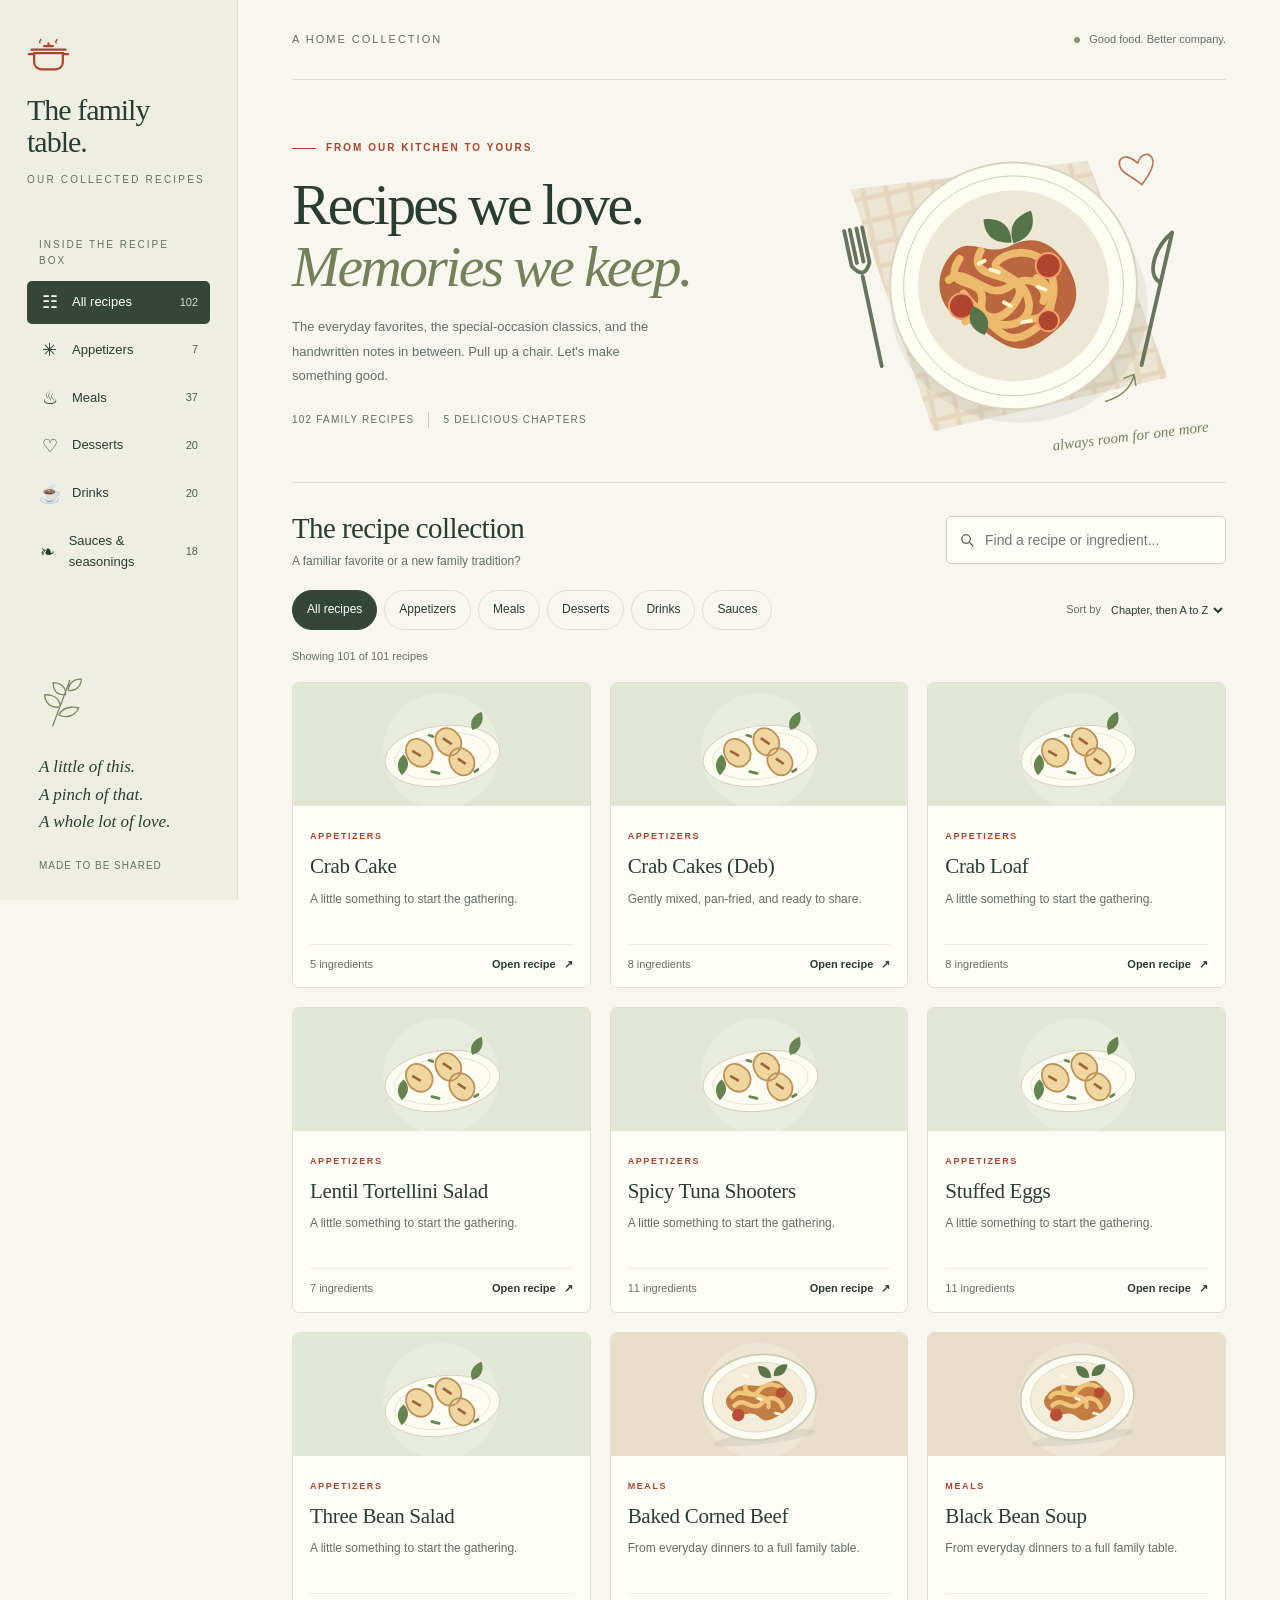
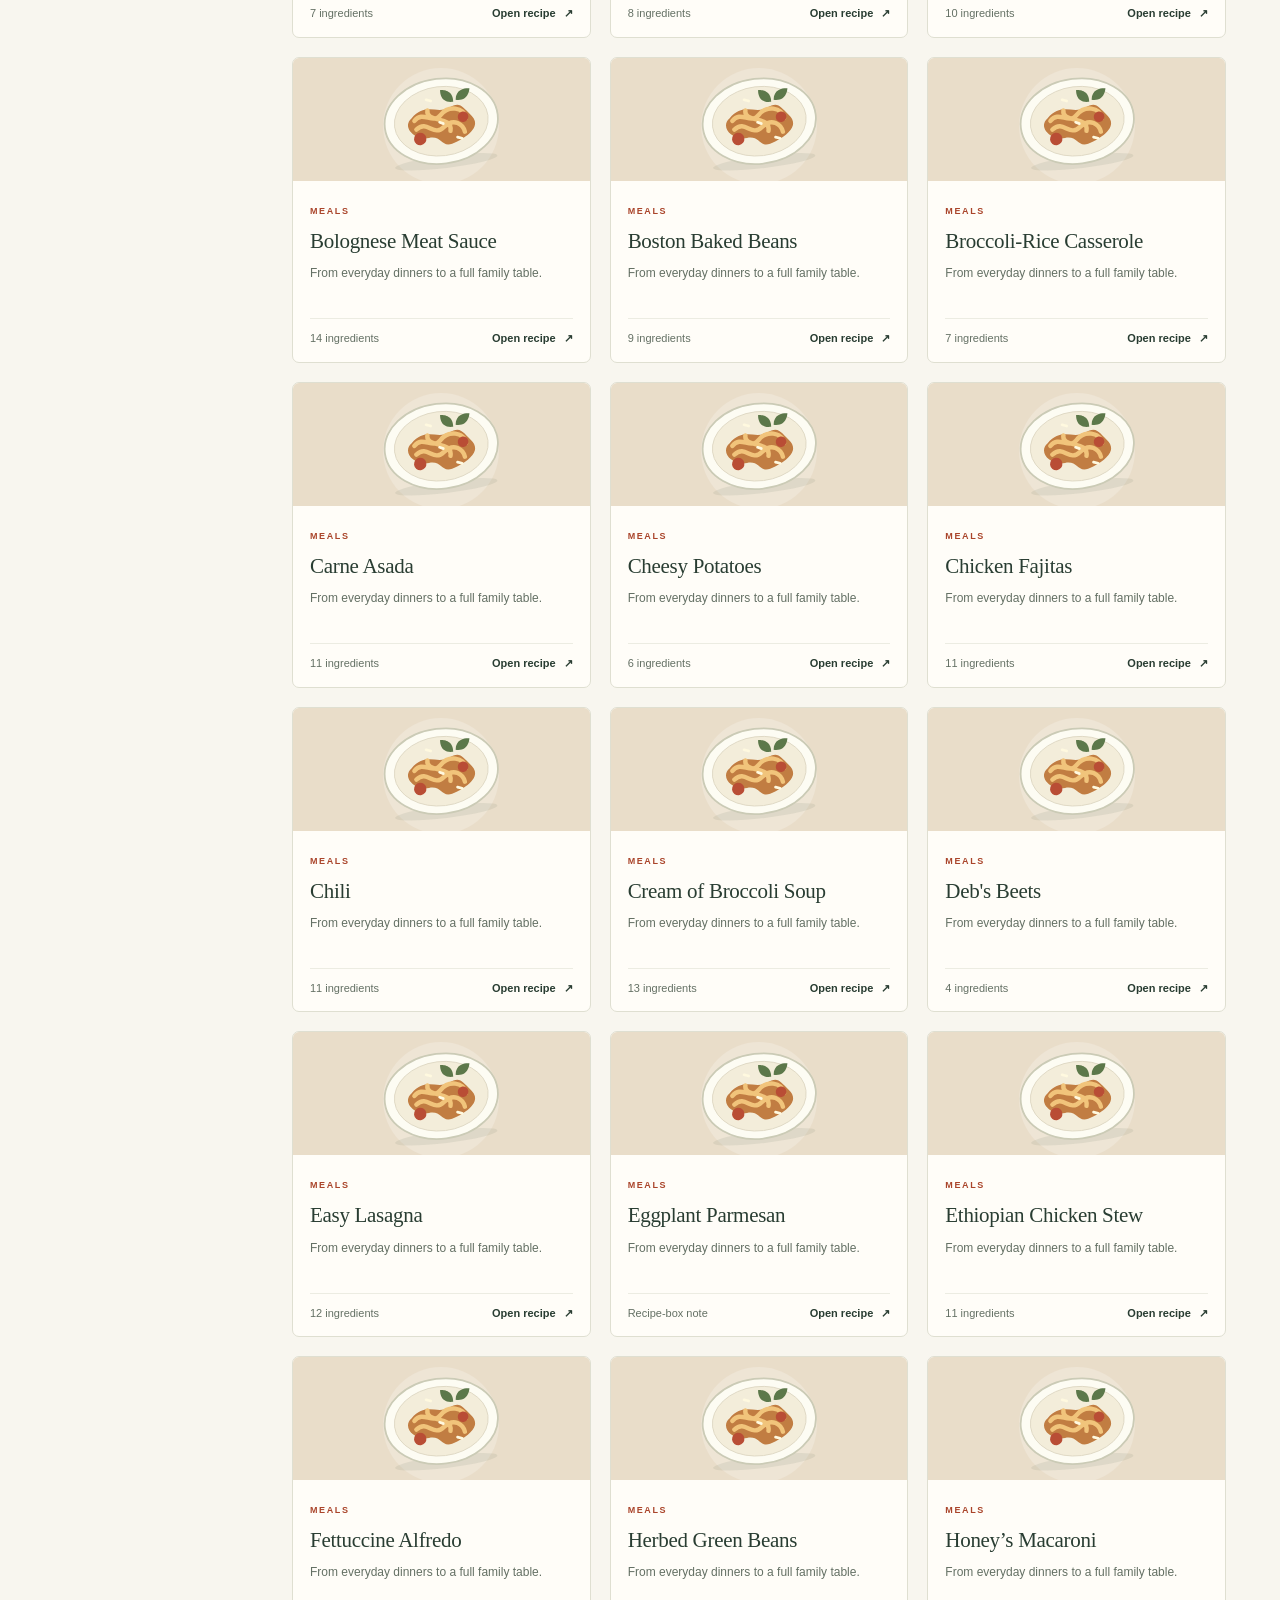
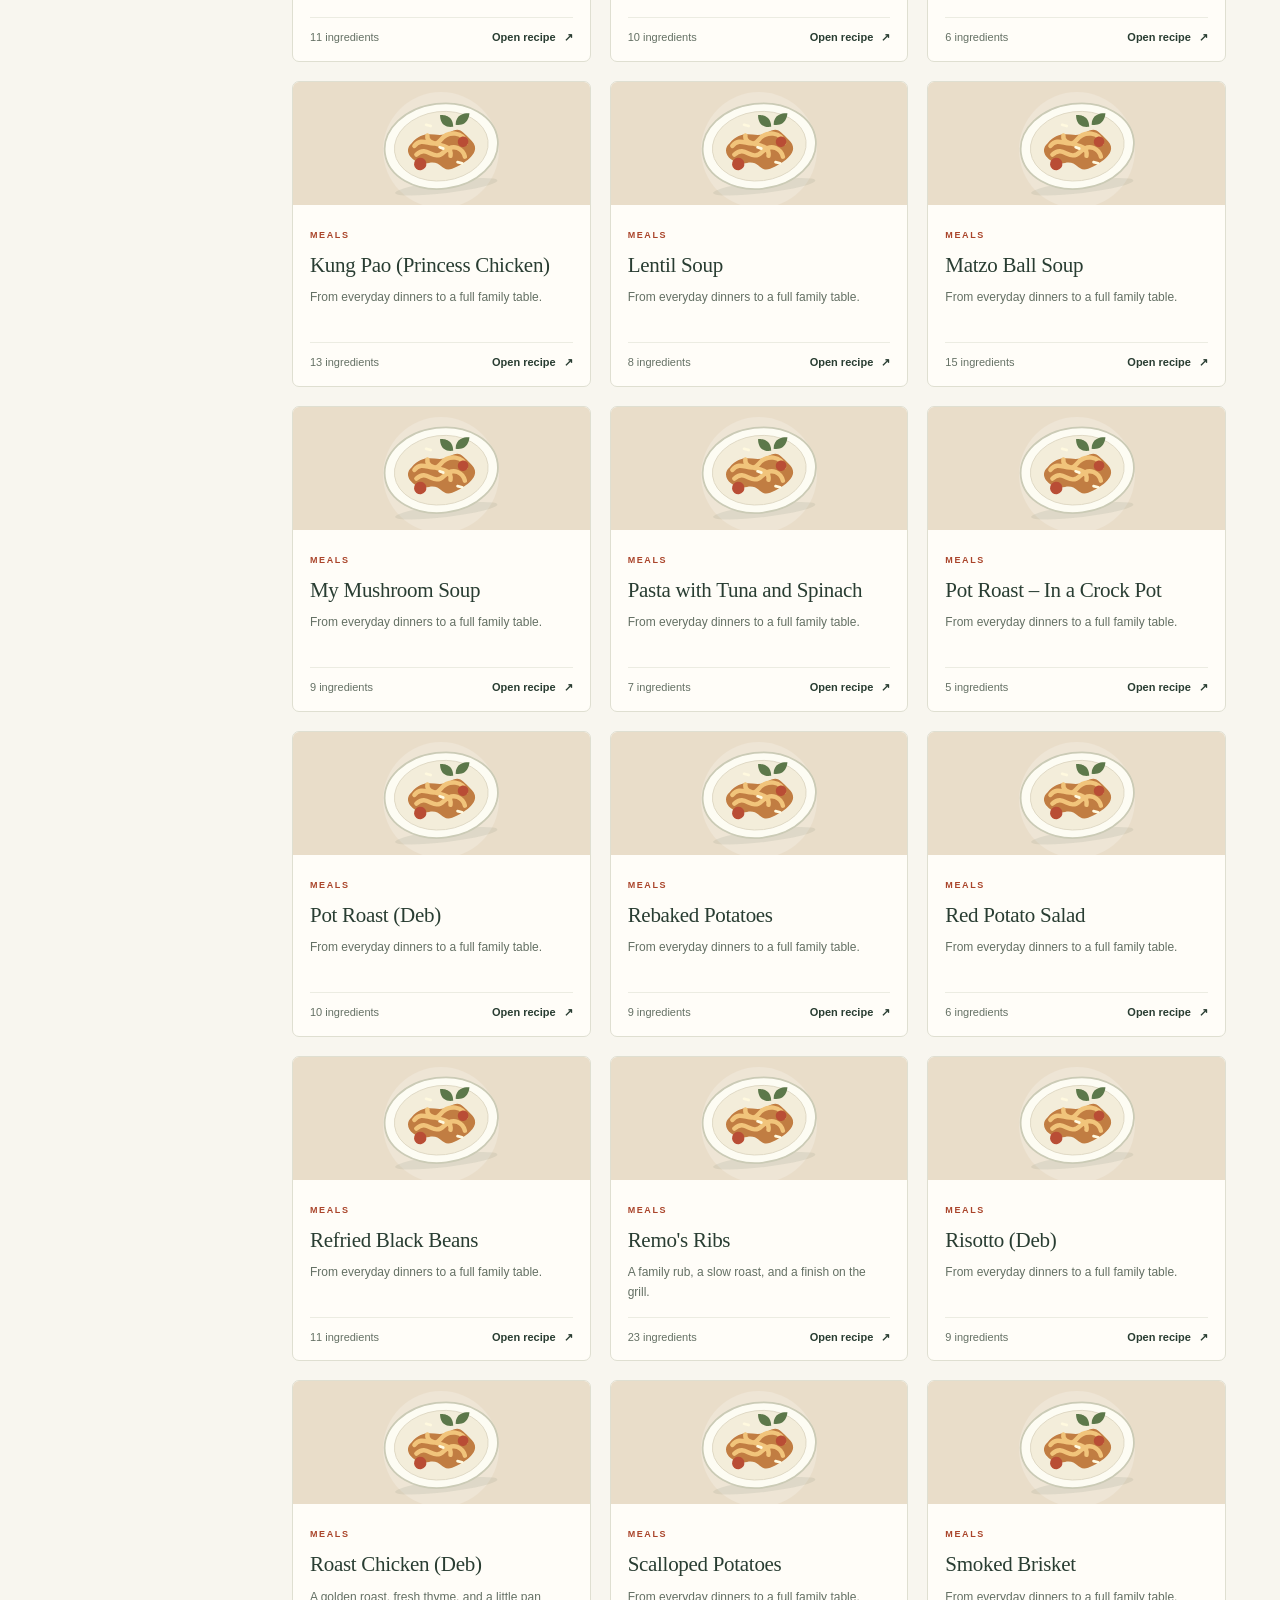
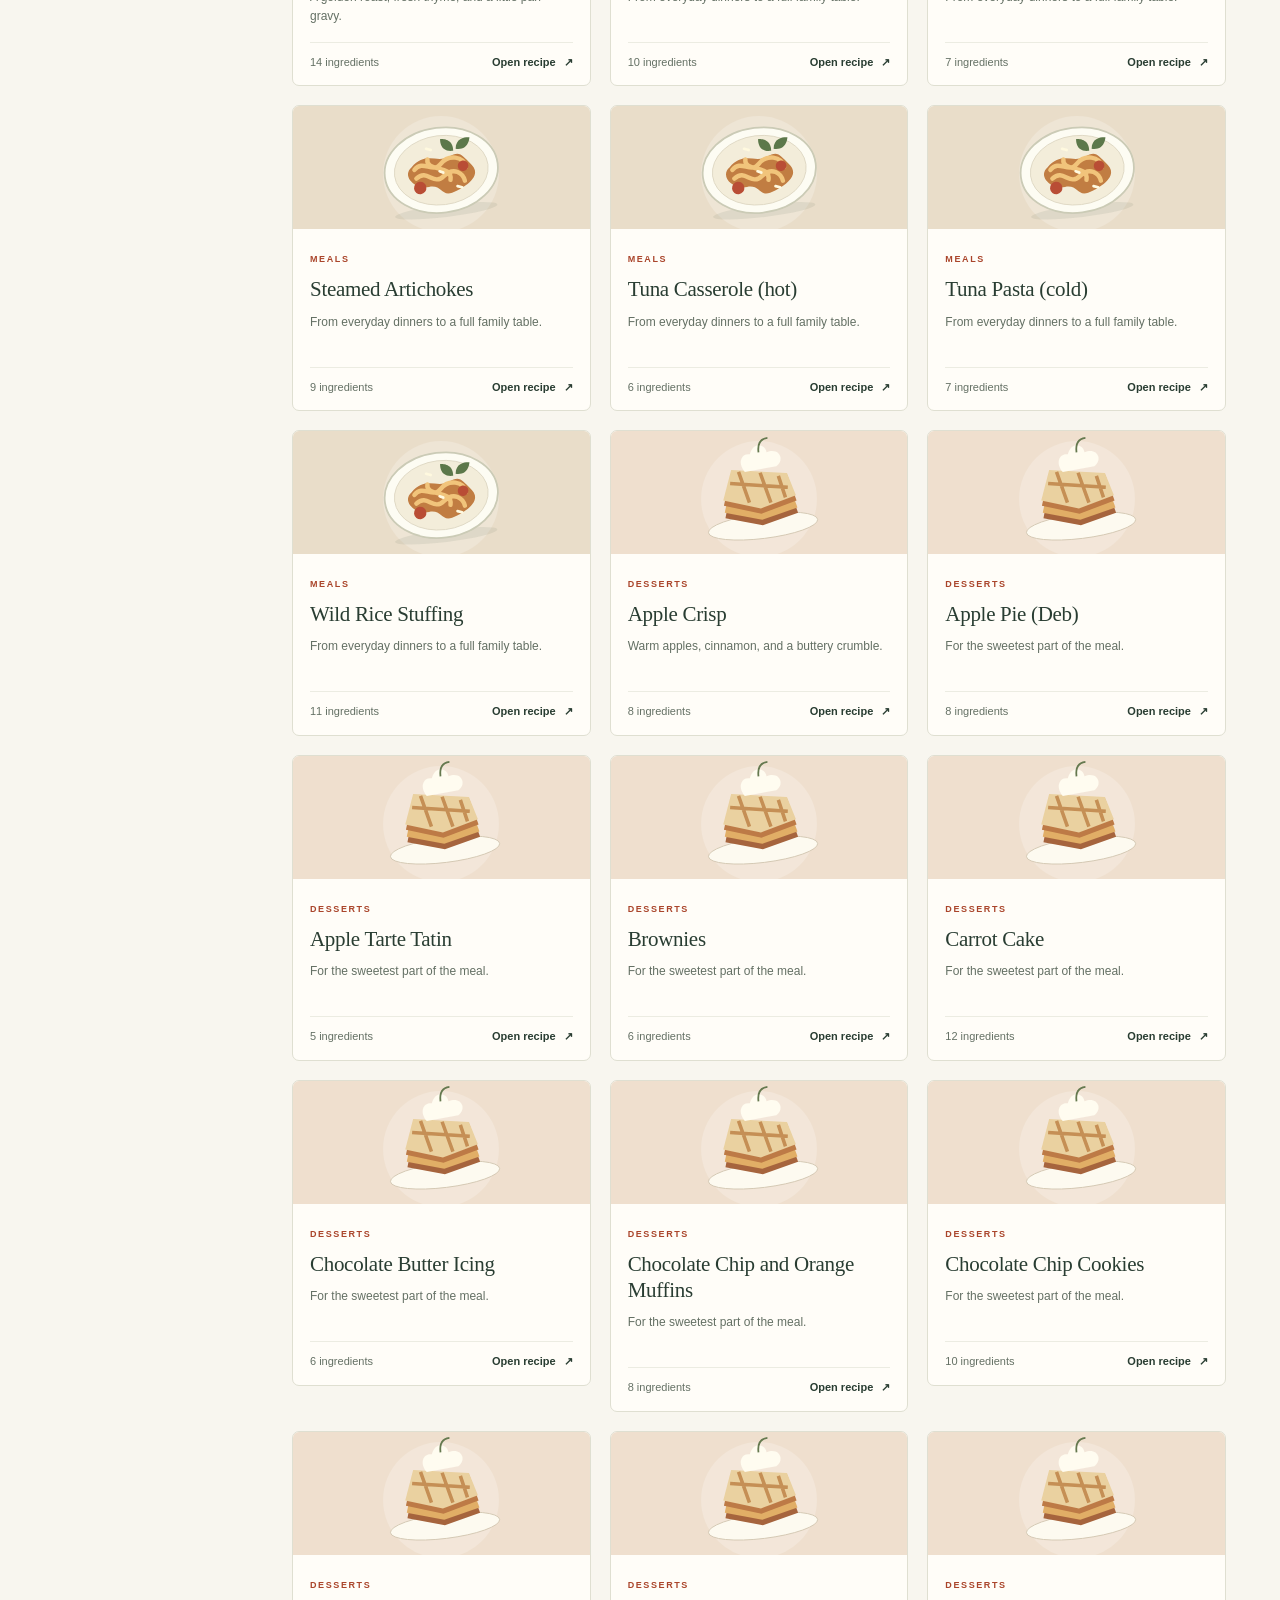
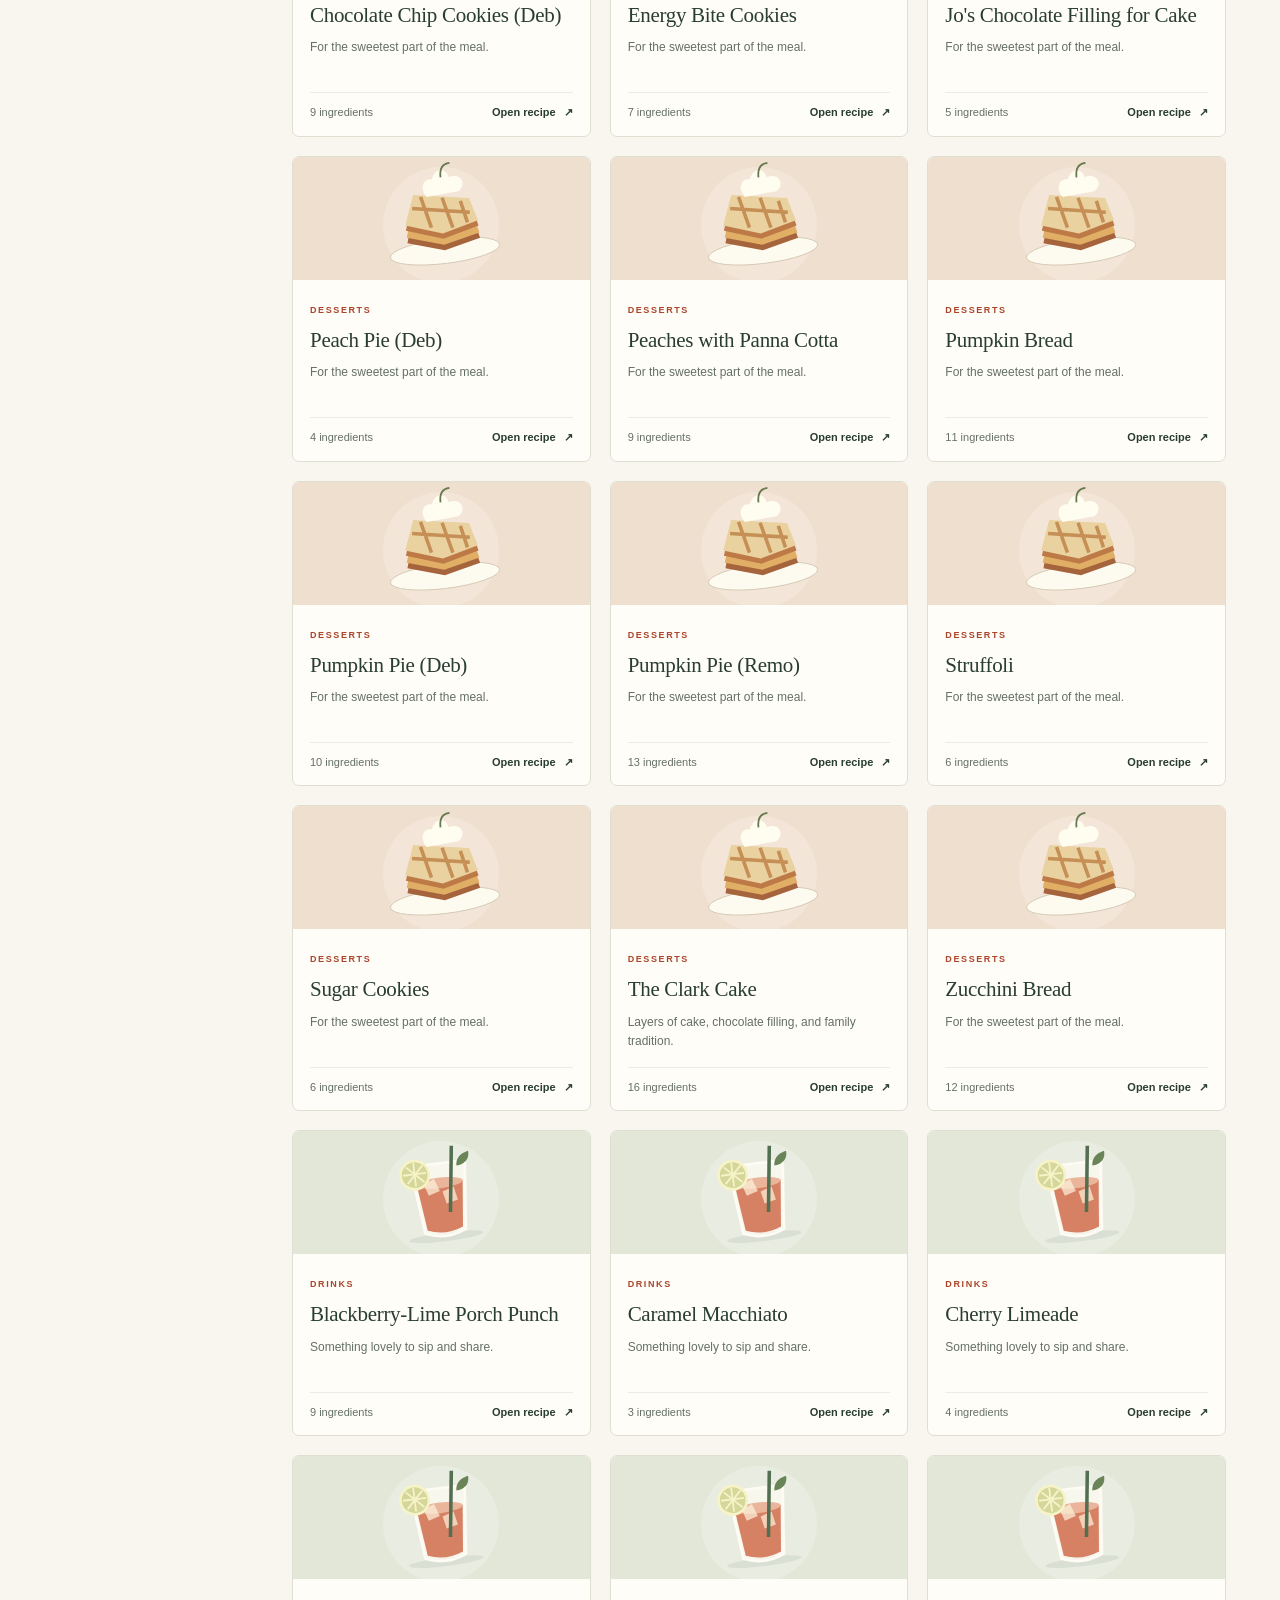
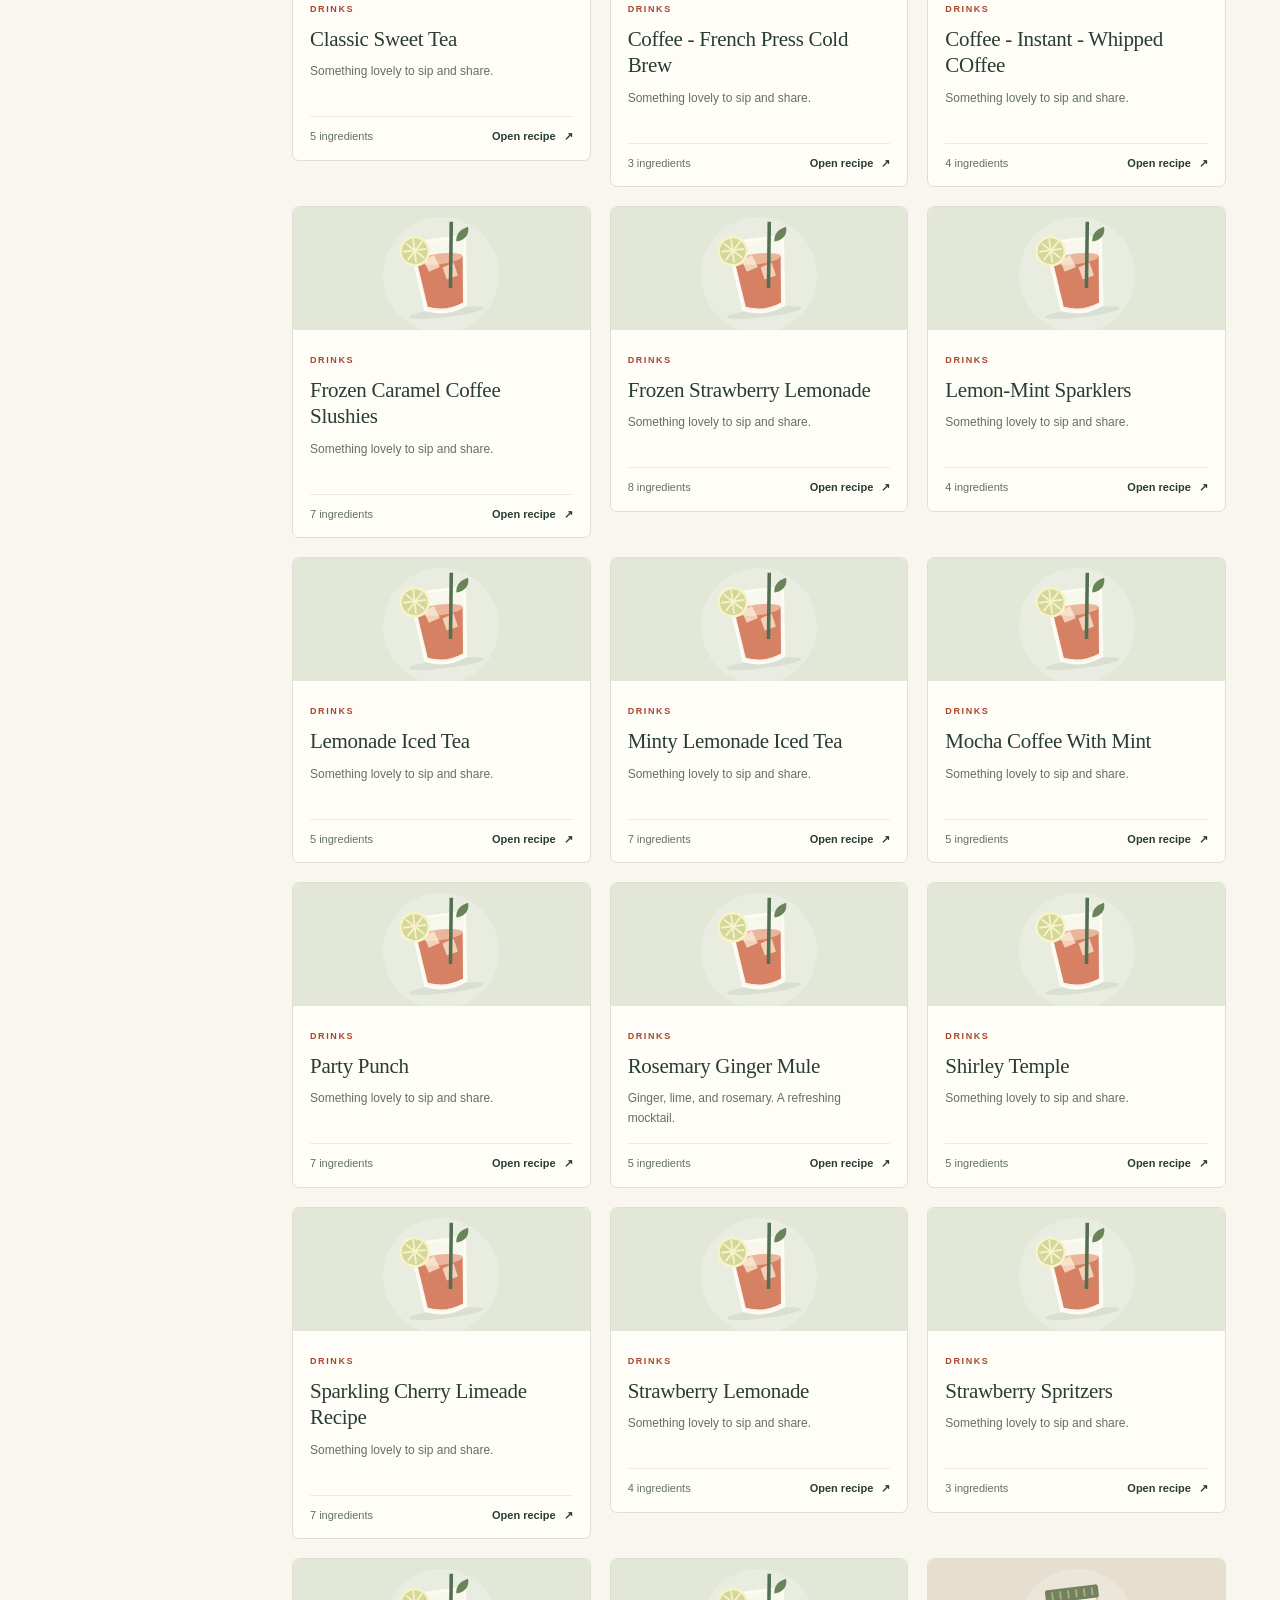
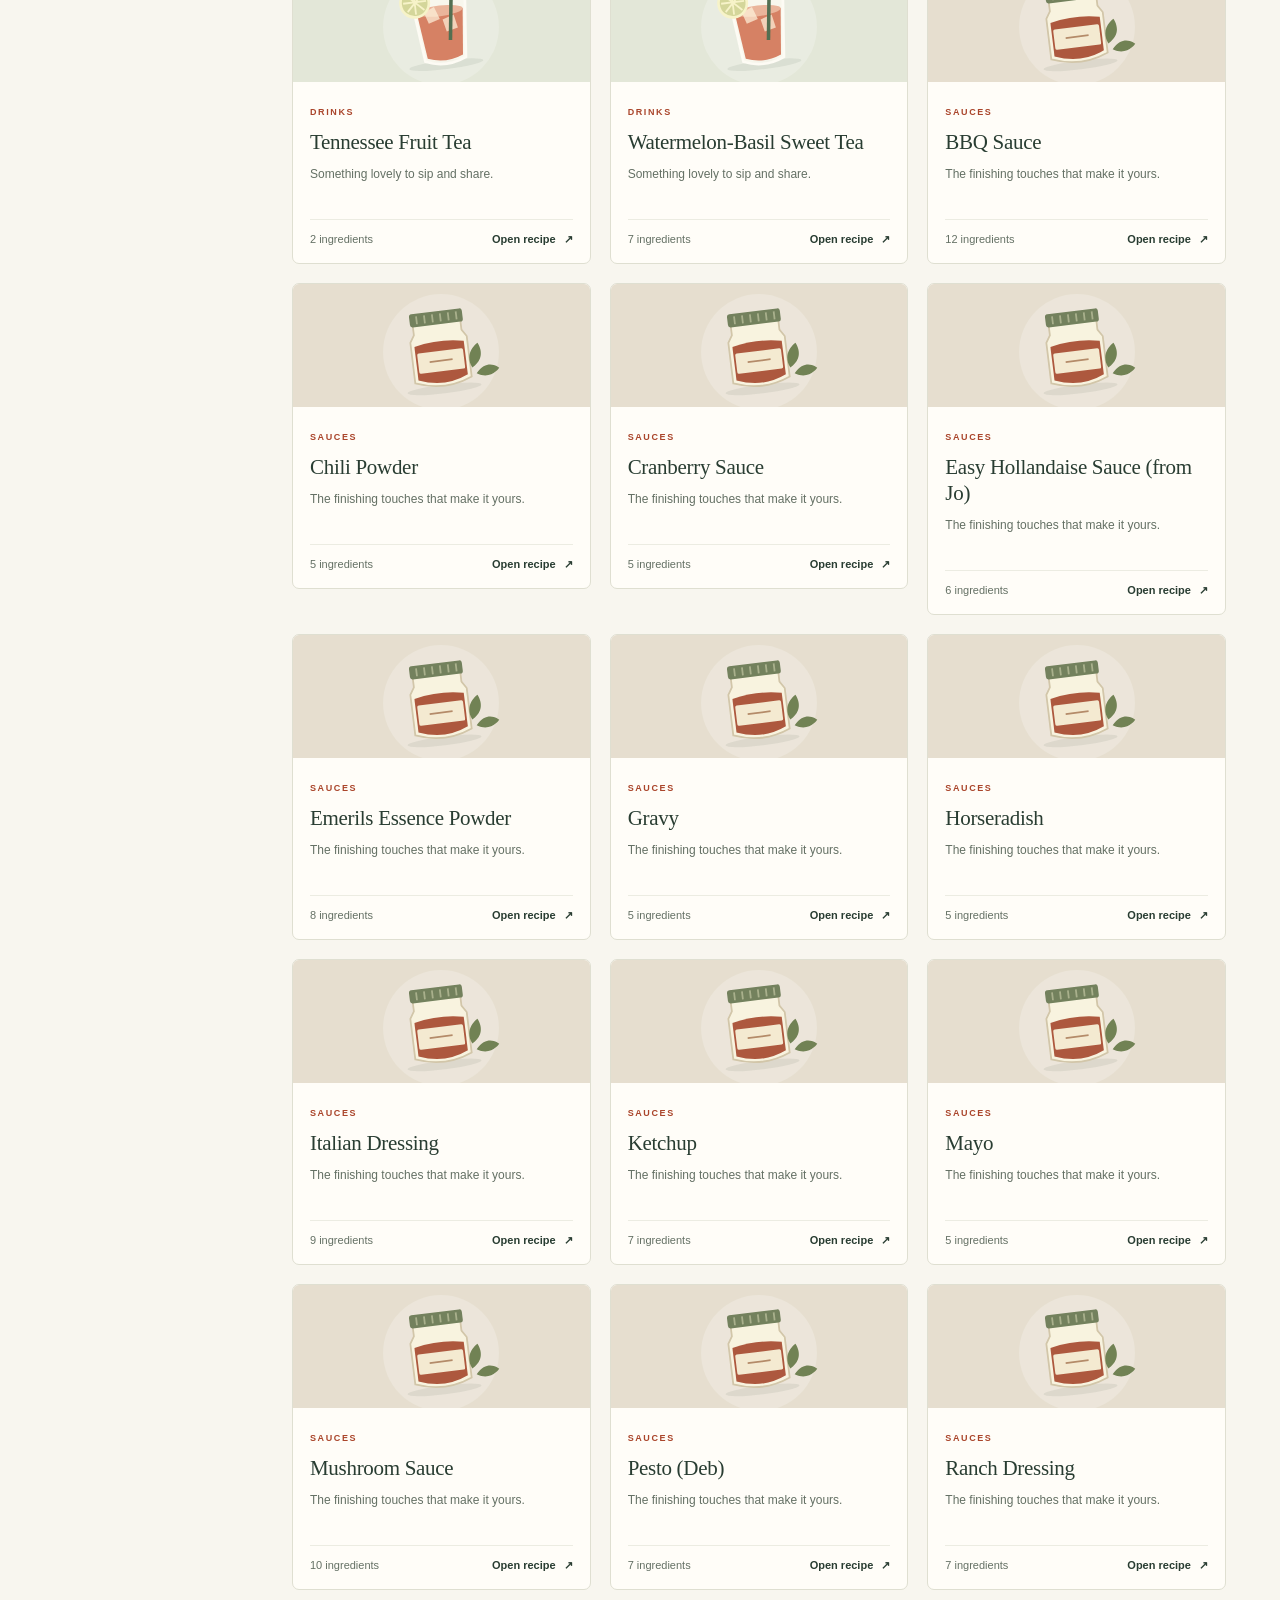
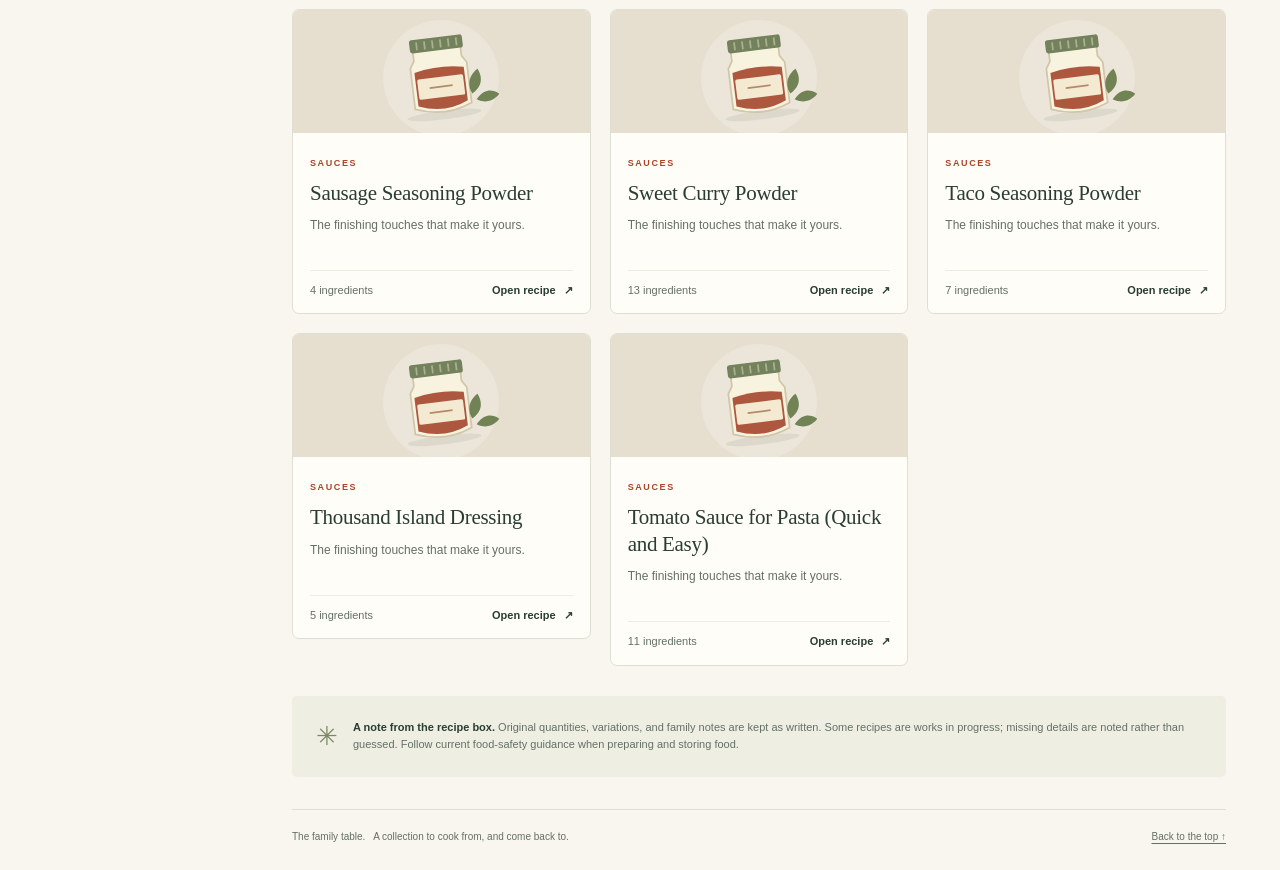
==== archive/index.html @ 3b988223 "new web site approach" ====
<!DOCTYPE html>
<!--
  Self-contained snapshot of the supplied "The Generic Recipe Book" README.md.
  Includes all 102 recipe bodies; the contents-only "Weed Butter" entry has no source recipe.
  Recipe text is embedded for offline use. Later README changes must be copied into this page.
  Default order follows the chapter navigation, with recipe names A to Z within each chapter.
  No external assets, libraries, or network requests are required.
-->
<html lang="en">

<head>
    <meta charset="utf-8">
    <meta name="viewport" content="width=device-width, initial-scale=1">
    <meta name="theme-color" content="#344638">
    <meta name="description"
        content="Our family recipe book. Find a familiar favorite, gather your ingredients, and make something worth sharing.">
    <title>The Family Table | Our Recipe Book</title>
    <style>
        :root {
            color-scheme: light;
            --paper: #f8f6ef;
            --ink: #293d32;
            --muted: #647064;
            --olive: #344638;
            --orange: #aa452b;
            --line: #dfdfd1;
            --serif: Georgia, "Times New Roman", serif;
        }

        * {
            box-sizing: border-box;
        }

        html {
            scroll-behavior: smooth;
            scroll-padding-top: 24px;
        }

        body {
            margin: 0;
            background: var(--paper);
            color: var(--ink);
            font-family: "Segoe UI", Arial, sans-serif;
            font-size: 15px;
            line-height: 1.6;
        }

        button,
        input,
        select {
            font: inherit;
        }

        button,
        summary,
        select {
            cursor: pointer;
        }

        button,
        a,
        input,
        select,
        summary {
            -webkit-tap-highlight-color: transparent;
        }

        a {
            color: inherit;
        }

        button {
            color: inherit;
        }

        button:focus-visible,
        a:focus-visible,
        input:focus-visible,
        select:focus-visible,
        summary:focus-visible {
            outline: 3px solid var(--orange);
            outline-offset: 5px;
        }

        [hidden] {
            display: none !important;
        }

        .skip-link {
            position: fixed;
            top: -80px;
            left: 20px;
            z-index: 20;
            padding: 12px 20px;
            background: white;
        }

        .skip-link:focus {
            top: 12px;
        }

        .sidebar {
            position: fixed;
            inset: 0 auto 0 0;
            width: 238px;
            padding: 38px 27px 24px;
            background: #eeeee3;
            border-right: 1px solid var(--line);
            display: flex;
            flex-direction: column;
            overflow-y: auto;
        }

        .brand {
            display: block;
            text-decoration: none;
        }

        .brand-mark {
            width: 43px;
            height: 34px;
            color: var(--orange);
            margin-bottom: 15px;
        }

        .brand-name {
            font: 30px/1.05 var(--serif);
            letter-spacing: -1px;
        }

        .brand-caption {
            display: block;
            margin-top: 15px;
            font-size: 10px;
            text-transform: uppercase;
            letter-spacing: 2.2px;
            color: var(--muted);
        }

        .nav-label {
            margin: 49px 12px 12px;
            font-size: 10px;
            letter-spacing: 2px;
            text-transform: uppercase;
            color: var(--muted);
        }

        .nav-list {
            list-style: none;
            padding: 0;
            margin: 0;
        }

        .nav-list a {
            display: flex;
            gap: 12px;
            align-items: center;
            padding: 11px 12px;
            margin-bottom: 5px;
            text-decoration: none;
            border-radius: 5px;
            font-size: 13px;
        }

        .nav-list a:hover {
            background: #e3e5d7;
        }

        .nav-list a[aria-current="page"] {
            color: #fff;
            background: var(--olive);
        }

        .nav-icon {
            width: 21px;
            font-size: 18px;
            text-align: center;
            line-height: 1;
        }

        .nav-count {
            margin-left: auto;
            font-size: 11px;
            opacity: .8;
        }

        .sidebar-note {
            margin-top: auto;
            padding: 42px 12px 0;
        }

        .sidebar-note svg {
            width: 48px;
            height: 56px;
            color: #7d8864;
        }

        .sidebar-note p {
            font: italic 17px/1.6 var(--serif);
        }

        .sidebar-note small {
            font-size: 10px;
            color: var(--muted);
            letter-spacing: 1px;
            text-transform: uppercase;
        }

        main {
            max-width: 1610px;
            margin-left: 238px;
            padding: 0 54px 25px;
        }

        .topbar {
            height: 80px;
            display: flex;
            align-items: center;
            justify-content: space-between;
            gap: 18px;
            border-bottom: 1px solid var(--line);
            font-size: 11px;
            color: var(--muted);
        }

        .topbar-label {
            text-transform: uppercase;
            letter-spacing: 2px;
        }

        .topbar-note {
            display: flex;
            gap: 9px;
            align-items: center;
        }

        .little-dot {
            display: inline-block;
            width: 6px;
            height: 6px;
            border-radius: 50%;
            background: #84936a;
        }

        .hero {
            display: grid;
            grid-template-columns: 1.15fr 1fr;
            align-items: center;
            gap: 24px;
            min-height: 365px;
            padding: 40px 0 34px;
        }

        .eyebrow {
            color: var(--orange);
            text-transform: uppercase;
            letter-spacing: 2px;
            font-size: 10px;
            font-weight: 700;
            display: flex;
            align-items: center;
            gap: 10px;
        }

        .eyebrow::before {
            content: "";
            height: 1px;
            width: 24px;
            background: currentColor;
        }

        h1 {
            font: normal clamp(42px, 4.5vw, 69px)/1.07 var(--serif);
            letter-spacing: -2.6px;
            margin: 18px 0;
        }

        h1 em {
            font-weight: normal;
            color: #75815b;
        }

        .hero-copy>p {
            max-width: 390px;
            color: var(--muted);
            font-size: 13px;
            line-height: 1.85;
        }

        .hero-footnote {
            margin-top: 24px;
            display: flex;
            gap: 14px;
            align-items: center;
            font-size: 10px;
            letter-spacing: 1.2px;
            text-transform: uppercase;
            color: var(--muted);
        }

        .hero-footnote span+span {
            padding-left: 14px;
            border-left: 1px solid #c9cdbd;
        }

        .hero-art {
            position: relative;
            max-width: 405px;
            width: 100%;
            justify-self: center;
        }

        .hero-art>svg {
            display: block;
            width: 100%;
            height: auto;
        }

        .art-caption {
            position: absolute;
            bottom: 1%;
            right: 2%;
            font: italic 15px var(--serif);
            transform: rotate(-7deg);
            color: #76815e;
        }

        .collection {
            border-top: 1px solid var(--line);
            padding-top: 27px;
        }

        .collection-heading {
            display: flex;
            align-items: center;
            justify-content: space-between;
            gap: 20px;
            margin-bottom: 19px;
        }

        h2 {
            font: normal 29px/1.3 var(--serif);
            letter-spacing: -.6px;
            margin: 0;
        }

        .collection-heading p {
            color: var(--muted);
            margin: 4px 0 0;
            font-size: 12px;
        }

        .search {
            display: flex;
            align-items: center;
            gap: 9px;
            border: 1px solid #cdd1c2;
            background: #fffdf7;
            border-radius: 5px;
            padding: 0 12px;
            min-width: 280px;
        }

        .search svg {
            width: 17px;
            height: 17px;
            flex-shrink: 0;
        }

        .search input {
            border: 0;
            outline: 0;
            background: transparent;
            padding: 12px 0;
            width: 100%;
            min-width: 0;
            font-size: 14px;
            color: var(--ink);
        }

        .search:focus-within {
            outline: 2px solid var(--orange);
            outline-offset: 2px;
        }

        .filters {
            display: flex;
            align-items: center;
            justify-content: space-between;
            gap: 12px;
            margin-bottom: 18px;
        }

        .category-tabs {
            display: flex;
            flex-wrap: wrap;
            gap: 7px;
        }

        .category-tab {
            border: 1px solid var(--line);
            background: transparent;
            border-radius: 30px;
            padding: 7px 14px;
            min-height: 40px;
            font-size: 12px;
        }

        .category-tab:hover {
            background: #e8ebdf;
        }

        .category-tab[aria-pressed="true"] {
            background: var(--olive);
            color: #fff;
            border-color: var(--olive);
        }

        .sort-label {
            display: flex;
            white-space: nowrap;
            gap: 6px;
            color: var(--muted);
            align-items: center;
            font-size: 11px;
        }

        select {
            background: transparent;
            color: var(--ink);
            border: 0;
            padding: 8px 0;
            max-width: 145px;
        }

        .results-line {
            display: flex;
            justify-content: space-between;
            align-items: center;
            gap: 15px;
            margin: 17px 0;
            font-size: 11px;
            color: var(--muted);
        }

        .results-line p {
            margin: 0;
        }

        .text-button {
            padding: 2px 0;
            border: 0;
            background: transparent;
            text-decoration: underline;
            text-underline-offset: 3px;
            font-size: 11px;
        }

        .recipe-grid {
            display: grid;
            grid-template-columns: repeat(3, minmax(0, 1fr));
            gap: 19px;
            align-items: start;
        }

        .recipe-card {
            min-width: 0;
            background: #fffdf8;
            border: 1px solid var(--line);
            border-radius: 7px;
            overflow: clip;
        }

        .recipe-card[open] {
            grid-column: 1 / -1;
            border-color: #9da98b;
            box-shadow: 0 5px 25px #3446380b;
            scroll-margin-top: 24px;
        }

        .recipe-card summary {
            list-style: none;
            position: relative;
        }

        .recipe-card summary::-webkit-details-marker {
            display: none;
        }

        .recipe-card summary:hover .recipe-title {
            color: var(--orange);
        }

        .recipe-card summary:focus-visible {
            outline-offset: -5px;
        }

        .card-art {
            height: 123px;
            position: relative;
            overflow: hidden;
            background: var(--art-bg);
            display: flex;
            align-items: center;
            justify-content: center;
        }

        [data-art="appetizers"] {
            --art-bg: #e1e6d5;
        }

        [data-art="meals"] {
            --art-bg: #e9ddc9;
        }

        [data-art="desserts"] {
            --art-bg: #efdfce;
        }

        [data-art="drinks"] {
            --art-bg: #e3e7d8;
        }

        [data-art="sauces"] {
            --art-bg: #e6decf;
        }

        .card-art::before {
            content: "";
            position: absolute;
            width: 116px;
            height: 116px;
            border-radius: 50%;
            background: #ffffff37;
            left: calc(50% - 58px);
            top: 10px;
        }

        .card-art svg {
            width: 142px;
            height: 114px;
            position: relative;
            transform: rotate(-7deg);
            transition: transform .25s;
        }

        summary:hover .card-art svg {
            transform: rotate(-2deg) scale(1.05);
        }

        .card-info {
            padding: 16px 17px 14px;
        }

        .card-category {
            font-size: 9px;
            font-weight: 700;
            text-transform: uppercase;
            letter-spacing: 1.6px;
            color: var(--orange);
        }

        .recipe-title {
            font: normal 21px/1.25 var(--serif);
            letter-spacing: -.3px;
            margin: 7px 0 10px;
            transition: color .15s;
        }

        .card-description {
            color: var(--muted);
            font-size: 12px;
            margin: 0;
            min-height: 40px;
            line-height: 1.65;
        }

        .card-bottom {
            display: flex;
            justify-content: space-between;
            align-items: center;
            gap: 8px;
            border-top: 1px solid #ecece2;
            padding-top: 11px;
            margin-top: 14px;
            font-size: 11px;
            color: var(--muted);
        }

        .recipe-link {
            color: var(--ink);
            font-weight: 600;
            white-space: nowrap;
        }

        .recipe-link::after {
            content: " \2197";
            margin-left: 5px;
        }

        .recipe-card[open] .recipe-link::after {
            content: " \2212";
        }

        .recipe-card[open] .card-art {
            display: none;
        }

        .recipe-card[open] .card-info {
            padding: 25px 30px 16px;
        }

        .recipe-card[open] .recipe-title {
            font-size: 33px;
        }

        .recipe-card[open] .card-description {
            min-height: 0;
        }

        .recipe-card[open] .card-bottom {
            margin-top: 14px;
        }

        .recipe-content {
            border-top: 1px solid var(--line);
            padding: 5px 30px 28px;
            font-size: 16px;
            line-height: 1.85;
        }

        .recipe-columns {
            display: grid;
            grid-template-columns: minmax(200px, .8fr) minmax(0, 1.5fr);
            gap: 36px;
        }

        .recipe-ingredients {
            border-right: 1px solid var(--line);
            padding-right: 25px;
        }

        .recipe-content h3 {
            font: normal 23px/1.3 var(--serif);
            margin: 24px 0 14px;
        }

        .recipe-content h4 {
            font-size: 14px;
            margin: 23px 0 10px;
        }

        .recipe-content ul,
        .recipe-content ol {
            padding-left: 22px;
        }

        .recipe-content li {
            margin-bottom: 9px;
            padding-left: 3px;
        }

        .recipe-content ol>li::marker {
            color: var(--orange);
            font-weight: 600;
        }

        .recipe-content p {
            margin: 13px 0;
        }

        .recipe-content blockquote {
            margin: 16px 0;
            border-left: 3px solid #aeb995;
            padding: 10px 16px;
            background: #f1f3e8;
            font-size: 13px;
            color: #506044;
        }

        .ingredient-list {
            list-style: none;
            padding-left: 0 !important;
        }

        .ingredient-list li {
            padding-left: 0;
        }

        .ingredient-list label {
            display: flex;
            align-items: baseline;
            gap: 10px;
            cursor: pointer;
        }

        .ingredient-list input {
            accent-color: var(--olive);
            width: 16px;
            height: 16px;
            flex-shrink: 0;
            position: relative;
            top: 2px;
            cursor: pointer;
        }

        .ingredient-list input:checked+span {
            color: var(--muted);
            text-decoration: line-through;
        }

        .recipe-tools {
            display: flex;
            align-items: center;
            flex-wrap: wrap;
            gap: 16px;
            padding: 16px 0 8px;
        }

        .print-button {
            border: 1px solid #cbd0bd;
            background: #eff1e6;
            border-radius: 4px;
            padding: 8px 15px;
            min-height: 44px;
            font-size: 12px;
        }

        .recipe-tools .text-button {
            font-size: 12px;
        }

        .empty-state {
            text-align: center;
            border: 1px dashed #c5cbb7;
            border-radius: 6px;
            padding: 45px 20px;
        }

        .empty-state h3 {
            font: normal 27px var(--serif);
            margin: 0 0 10px;
        }

        .empty-state p {
            color: var(--muted);
            font-size: 13px;
        }

        .kitchen-note {
            display: flex;
            align-items: center;
            gap: 15px;
            padding: 20px 24px;
            margin: 30px 0 0;
            background: #eeeee3;
            border-radius: 5px;
        }

        .kitchen-note>span {
            font-size: 26px;
            color: #7d8864;
        }

        .kitchen-note p {
            font-size: 11px;
            color: var(--muted);
            margin: 0;
        }

        .kitchen-note strong {
            color: var(--ink);
        }

        footer {
            display: flex;
            justify-content: space-between;
            gap: 20px;
            border-top: 1px solid var(--line);
            margin-top: 32px;
            padding-top: 19px;
            font-size: 10px;
            color: var(--muted);
        }

        footer a {
            text-underline-offset: 3px;
        }

        .sr-only {
            position: absolute;
            width: 1px;
            height: 1px;
            padding: 0;
            margin: -1px;
            overflow: hidden;
            clip: rect(0, 0, 0, 0);
            white-space: nowrap;
            border: 0;
        }

        .svg-library {
            position: absolute;
            width: 0;
            height: 0;
            overflow: hidden;
        }

        @media (min-width: 1650px) {
            main {
                margin-right: auto;
            }
        }

        @media (max-width: 1200px) {
            main {
                padding-left: 32px;
                padding-right: 32px;
                margin-left: 210px;
            }

            .sidebar {
                width: 210px;
                padding-left: 20px;
                padding-right: 20px;
            }

            .recipe-grid {
                grid-template-columns: repeat(2, minmax(0, 1fr));
            }

            .filters {
                align-items: flex-start;
            }

            .hero {
                min-height: 320px;
            }

            .hero-footnote {
                letter-spacing: .5px;
            }
        }

        @media (max-width: 850px) {
            .sidebar {
                position: static;
                width: auto;
                padding: 20px 24px 0;
                border-right: 0;
                border-bottom: 1px solid var(--line);
            }

            .brand {
                display: flex;
                align-items: center;
                gap: 12px;
            }

            .brand-mark {
                width: 35px;
                margin: 0;
            }

            .brand-name {
                font-size: 24px;
                letter-spacing: -.5px;
            }

            .brand-name br {
                display: none;
            }

            .brand-caption,
            .nav-label,
            .sidebar-note {
                display: none;
            }

            .nav-list {
                display: flex;
                overflow-x: auto;
                gap: 12px;
                padding-top: 18px;
            }

            .nav-list a {
                white-space: nowrap;
                padding: 8px 11px;
                margin-bottom: 12px;
            }

            .nav-icon,
            .nav-count {
                display: none;
            }

            main {
                margin-left: 0;
                padding-left: 26px;
                padding-right: 26px;
            }

            .topbar {
                height: 55px;
            }

            .hero {
                padding-top: 24px;
                min-height: 310px;
            }

            h1 {
                font-size: 49px;
            }

            .hero-art {
                max-width: 300px;
            }

            .collection-heading {
                flex-wrap: wrap;
            }

            .search {
                flex: 1;
                max-width: 360px;
                min-width: 230px;
            }
        }

        @media (max-width: 560px) {
            main {
                padding-left: 20px;
                padding-right: 20px;
            }

            .sidebar {
                padding-left: 20px;
                padding-right: 20px;
            }

            .topbar {
                font-size: 9px;
            }

            .topbar-label {
                letter-spacing: 1.4px;
            }

            .topbar-note {
                font-size: 9px;
            }

            .hero {
                grid-template-columns: 1fr;
                gap: 0;
                padding-top: 29px;
            }

            h1 {
                font-size: 51px;
            }

            .hero-copy>p {
                max-width: 320px;
            }

            .hero-art {
                width: 235px;
                margin-top: -6px;
            }

            .art-caption {
                font-size: 13px;
                right: -9px;
            }

            .hero-footnote {
                margin-top: 17px;
            }

            .collection-heading {
                gap: 17px;
            }

            .search {
                max-width: none;
                width: 100%;
                flex-basis: 100%;
            }

            .filters {
                flex-wrap: wrap;
            }

            .category-tab {
                min-height: 44px;
                font-size: 12px;
                padding: 7px 12px;
            }

            .sort-label {
                margin-left: auto;
            }

            .recipe-grid {
                grid-template-columns: 1fr;
                gap: 16px;
            }

            .card-art {
                height: 145px;
            }

            .card-art svg {
                width: 165px;
                height: 135px;
            }

            .card-info {
                padding: 20px;
            }

            .recipe-title {
                font-size: 25px;
            }

            .card-description {
                min-height: 0;
                font-size: 12px;
            }

            .recipe-columns {
                grid-template-columns: 1fr;
                gap: 0;
            }

            .recipe-ingredients {
                border-right: 0;
                padding-right: 0;
                border-bottom: 1px solid var(--line);
                padding-bottom: 10px;
            }

            .recipe-card[open] .card-info {
                padding: 23px 20px 15px;
            }

            .recipe-content {
                padding: 5px 20px 25px;
            }

            footer {
                flex-direction: column;
                gap: 8px;
            }
        }

        @media (prefers-reduced-motion: reduce) {
            html {
                scroll-behavior: auto;
            }

            *,
            *::before,
            *::after {
                transition: none !important;
            }
        }

        @media print {
            body {
                background: white;
                color: #000;
                font-size: 11pt;
            }

            .sidebar,
            .topbar,
            .hero,
            .collection-heading,
            .filters,
            .results-line,
            .kitchen-note,
            footer,
            .recipe-tools,
            .skip-link,
            .card-art,
            .card-bottom,
            .empty-state,
            noscript {
                display: none !important;
            }

            main {
                margin: 0;
                padding: 0;
                max-width: none;
            }

            .collection {
                border: 0;
                padding: 0;
            }

            .recipe-grid {
                display: block;
            }

            .recipe-card {
                border: 0;
                background: white;
                margin-bottom: 25px;
                break-before: page;
                overflow: visible;
            }

            .recipe-card:first-child {
                break-before: auto;
            }

            .recipe-card[open] {
                box-shadow: none;
            }

            .recipe-card summary {
                display: block;
            }

            .recipe-card .card-info,
            .recipe-card[open] .card-info {
                padding: 0 0 10px;
            }

            .recipe-card .recipe-title {
                font-size: 24pt;
            }

            .card-description {
                min-height: 0;
            }

            .recipe-content {
                padding: 0;
                border: 0;
                font-size: 11pt;
            }

            .recipe-columns {
                display: block;
            }

            .recipe-ingredients {
                border: 0;
                padding: 0;
            }

            .recipe-content h3,
            .recipe-content h4 {
                break-after: avoid;
            }

            .recipe-content li,
            .recipe-content blockquote {
                break-inside: avoid;
            }

            .ingredient-list input {
                display: none;
            }

            .ingredient-list input:checked+span {
                text-decoration: none;
                color: #000;
            }

            body.print-one .recipe-card:not(.print-target) {
                display: none !important;
            }

            .recipe-card.print-target {
                break-before: auto;
            }

            @page {
                margin: 18mm;
            }
        }
    </style>
</head>

<body>
    <a class="skip-link" href="#recipes">Skip to recipes</a>
    <svg class="svg-library" xmlns="http://www.w3.org/2000/svg" aria-hidden="true">
        <defs>
            <symbol id="art-meals" viewBox="0 0 160 125">
                <ellipse cx="80" cy="111" rx="58" ry="7" fill="#34463815" />
                <ellipse cx="80" cy="65" rx="64" ry="48" fill="#fdfcf3" stroke="#cbcbb6" stroke-width="2" />
                <ellipse cx="80" cy="65" rx="53" ry="39" fill="#f3edda" stroke="#ded8c4" />
                <path d="M47 58c-12 8 0 25 17 24s11 16 31 8 28-17 19-28-10-17-24-11-25-10-43 7" fill="#c17d42" />
                <path d="M50 61c11-11 20 7 30-3s27-6 28 7M51 71c14-10 18 11 31 1s22 0 23 8M66 51c-4 14 28 9 23 26"
                    fill="none" stroke="#f1c47b" stroke-width="5" stroke-linecap="round" />
                <path d="M99 43c2-15 17-11 17-11s-2 15-17 11M96 45c-16 0-13-15-13-15s15 0 13 15" fill="#5c784a" />
                <circle cx="54" cy="82" r="7" fill="#b94d35" />
                <circle cx="105" cy="63" r="6" fill="#b94d35" />
                <path d="m66 39 5 2m25 44 5 2m-23-21 4 2" stroke="#fff9df" stroke-width="3" stroke-linecap="round" />
            </symbol>
            <symbol id="art-desserts" viewBox="0 0 160 125">
                <ellipse cx="80" cy="100" rx="62" ry="14" fill="#fdfaf0" stroke="#d3c7b1" />
                <path d="m39 86 13-39 62 12 7 31-41 9z" fill="#a6643d" />
                <path d="m39 80 13-39 62 12 7 31-41 9z" fill="#e1ae66" />
                <path d="m39 72 13-37 62 11 7 30-41 10z" fill="#bd7a46" />
                <path d="m39 66 13-33 62 11 7 26-41 10z" fill="#ead1a0" />
                <path d="m49 48 64 12m-53-24 8 36m16-32 8 35m12-29 5 25" stroke="#c58f55" stroke-width="4" />
                <path d="M67 37c-8-12 0-22 8-19 6-15 19-9 19 0 15-4 20 11 9 17z" fill="#fffcf0" />
                <path d="M85 17c0-12 6-15 12-15" fill="none" stroke="#65794f" stroke-width="2" />
            </symbol>
            <symbol id="art-drinks" viewBox="0 0 160 125">
                <ellipse cx="80" cy="112" rx="42" ry="5" fill="#34463815" />
                <path d="m49 29 8 77q23 10 46 0l8-77z" fill="#fffdf3" fill-opacity=".7" stroke="#fdfbf4"
                    stroke-width="3" />
                <path d="m54 51 6 52q20 8 40 0l6-52z" fill="#d68164" />
                <ellipse cx="80" cy="51" rx="26" ry="6" fill="#eab59b" />
                <path d="m62 51 12-5 5 14-13 4zm20 10 13-4 3 15-13 3z" fill="#fff4dd" fill-opacity=".7" />
                <path d="m88 85 10-74" stroke="#536f51" stroke-width="4" />
                <circle cx="53" cy="39" r="16" fill="#d4d69a" stroke="#f7f3c9" stroke-width="3" />
                <path d="M53 25v27m-13-14h26m-22-9 19 19m0-19L44 48" stroke="#f7f3c9" stroke-width="2" />
                <path d="M101 34c0-13 15-15 15-15s2 14-15 15" fill="#698456" />
            </symbol>
            <symbol id="art-appetizers" viewBox="0 0 160 125">
                <ellipse cx="80" cy="75" rx="65" ry="34" fill="#fdfcf3" stroke="#d2cdb8" />
                <ellipse cx="80" cy="75" rx="54" ry="26" fill="none" stroke="#e6e1d0" />
                <path
                    d="M45 79c-14-19 4-36 19-21s-4 36-19 21m33-10c-12-19 8-34 21-18s-8 35-21 18m13 24c-12-18 7-34 20-18s-8 35-20 18"
                    fill="#f0d7a1" stroke="#bd9156" stroke-width="2" />
                <path d="m47 65 9 7m27-17 9 8m5 17 8 7" stroke="#9d6835" stroke-width="3" />
                <path d="M32 91c-9-16 5-23 5-23s11 12-5 23m85-41c-4-16 13-19 13-19s4 17-13 19" fill="#668452" />
                <path d="m66 91 8 3m-6-44 4 2m42 45 4-2" stroke="#668452" stroke-width="3" stroke-linecap="round" />
            </symbol>
            <symbol id="art-sauces" viewBox="0 0 160 125">
                <ellipse cx="78" cy="112" rx="42" ry="5" fill="#34463815" />
                <path d="M51 34h54v14l5 8v46q-31 13-64 0V56l5-8z" fill="#f8f3df" stroke="#d2c6a9" stroke-width="2" />
                <path d="M50 61q29-6 56 0v38q-27 12-56 0z" fill="#ad583e" />
                <rect x="48" y="24" width="60" height="15" rx="3" fill="#73815d" />
                <path d="M56 27v9m9-9v9m9-9v9m9-9v9m9-9v9m9-9v9" stroke="#a9b08c" stroke-width="2" />
                <rect x="52" y="69" width="52" height="23" rx="2" fill="#f4ead1" />
                <path d="M65 80h26" stroke="#b48b69" stroke-width="2" />
                <path d="M112 92c-8-18 9-27 9-27s10 17-9 27m4 7c14-16 26-3 26-3s-11 13-26 3" fill="#718254" />
            </symbol>
        </defs>
    </svg>
    <aside class="sidebar" aria-label="Cookbook navigation">
        <a class="brand" href="#top" aria-label="The Family Table home">
            <svg class="brand-mark" viewBox="0 0 48 36" fill="none" aria-hidden="true">
                <path d="M8 16h32v10a8 8 0 0 1-8 8H16a8 8 0 0 1-8-8zm-6 1h6m32 0h6M5 12h38M19 8h10M24 8V5"
                    stroke="currentColor" stroke-width="2.5" stroke-linecap="round" />
                <path d="M15 5c-3-3 2-3 0-5m18 5c-3-3 2-3 0-5" stroke="currentColor" stroke-width="1.5" />
            </svg>
            <div>
                <div class="brand-name">The family<br> table.</div><span class="brand-caption">Our collected
                    recipes</span>
            </div>
        </a>
        <p class="nav-label">Inside the recipe box</p>
        <nav>
            <ul class="nav-list">
                <li><a href="#recipes" data-chapter="all" aria-current="page"><span class="nav-icon"
                            aria-hidden="true">&#9783;</span><span>All recipes</span><span
                            class="nav-count">102</span></a></li>
                <li><a href="#recipes" data-chapter="Appetizers"><span class="nav-icon"
                            aria-hidden="true">&#10035;</span><span>Appetizers</span><span
                            class="nav-count">7</span></a></li>
                <li><a href="#recipes" data-chapter="Meals"><span class="nav-icon"
                            aria-hidden="true">&#9832;</span><span>Meals</span><span class="nav-count">37</span></a>
                </li>
                <li><a href="#recipes" data-chapter="Desserts"><span class="nav-icon"
                            aria-hidden="true">&#9825;</span><span>Desserts</span><span class="nav-count">20</span></a>
                </li>
                <li><a href="#recipes" data-chapter="Drinks"><span class="nav-icon"
                            aria-hidden="true">&#9749;</span><span>Drinks</span><span class="nav-count">20</span></a>
                </li>
                <li><a href="#recipes" data-chapter="Sauces"><span class="nav-icon"
                            aria-hidden="true">&#10087;</span><span>Sauces &amp; seasonings</span><span
                            class="nav-count">18</span></a></li>
            </ul>
        </nav>
        <div class="sidebar-note">
            <svg viewBox="0 0 52 64" fill="none" aria-hidden="true">
                <path
                    d="M14 61 34 8M23 39C5 41 5 25 5 25s17-2 18 14m6-14C13 26 15 11 15 11s15 0 14 14m-8 23c17 7 23-8 23-8s-16-5-23 8m11-28C47 21 47 7 47 7s-14-1-15 13"
                    stroke="currentColor" stroke-width="1.5" />
            </svg>
            <p>A little of this.<br>A pinch of that.<br>A whole lot of love.</p>
            <small>Made to be shared</small>
        </div>
    </aside>
    <main id="top">
        <header class="topbar"><span class="topbar-label">A home collection</span><span class="topbar-note"><span
                    class="little-dot"></span> Good food. Better company.</span></header>
        <section class="hero" aria-labelledby="page-title">
            <div class="hero-copy">
                <div class="eyebrow">From our kitchen to yours</div>
                <h1 id="page-title">Recipes we love.<br><em>Memories we keep.</em></h1>
                <p>The everyday favorites, the special-occasion classics, and the handwritten notes in between. Pull up
                    a chair. Let's make something good.</p>
                <div class="hero-footnote"><span>102 family recipes</span><span>5 delicious chapters</span></div>
            </div>
            <div class="hero-art" aria-hidden="true">
                <svg viewBox="0 0 420 340" xmlns="http://www.w3.org/2000/svg">
                    <defs>
                        <pattern id="cloth" width="24" height="24" patternUnits="userSpaceOnUse">
                            <path d="M0 4h24M4 0v24" stroke="#d6b798" stroke-width="5" opacity=".32" />
                        </pattern>
                    </defs>
                    <path d="m64 40 247 22 34 237-249 4z" fill="#ede5d3" transform="rotate(-12 205 170)" />
                    <path d="m64 40 247 22 34 237-249 4z" fill="url(#cloth)" transform="rotate(-12 205 170)" />
                    <ellipse cx="215" cy="193" rx="133" ry="121" fill="#34463812" />
                    <circle cx="209" cy="172" r="128" fill="#fffdf4" stroke="#d9d4bf" stroke-width="2" />
                    <circle cx="209" cy="172" r="114" fill="none" stroke="#c9cdb5" />
                    <circle cx="209" cy="172" r="99" fill="#ede8d5" />
                    <path d="M144 140c-24 29-8 63 17 70s43 43 78 19 42-46 29-72-34-41-61-27-44-13-63 10"
                        fill="#ba673f" />
                    <g fill="none" stroke="#edba6d" stroke-width="8" stroke-linecap="round">
                        <path d="M153 144c-22 35 28 15 23 45s52 32 49 1-46-31-32-44 49-13 56 16-10 49-28 44" />
                        <path
                            d="M142 166c17-17 39 23 62 7s42 1 36 15M159 209c26-20 32 31 64 13s32-47 10-58M175 136c-20 36 60 17 36 53s-45 0-54-9" />
                    </g>
                    <g fill="#b0442f" stroke="#f1a06e" stroke-width="2">
                        <circle cx="155" cy="193" r="13" />
                        <circle cx="245" cy="151" r="13" />
                        <circle cx="245" cy="208" r="11" />
                    </g>
                    <g fill="#56744a">
                        <path d="M209 128c-10-27 18-34 18-34s11 25-18 34" />
                        <path d="M207 127c-30 3-29-24-29-24s28-5 29 24" />
                        <path d="M179 223c-25-9-12-30-12-30s25 9 12 30" />
                    </g>
                    <g stroke="#fff5ce" stroke-width="4" stroke-linecap="round">
                        <path d="m185 155 9 3m24 52 9-2m-28-19 7 4m28-20 8 3m-69-27 6-3" />
                    </g>
                    <g stroke="#68745e" stroke-width="4" stroke-linecap="round" fill="none"
                        transform="rotate(-12 51 179)">
                        <path d="M47 113v37q10 18 19 0v-37M53 113v35m7-35v35m-4 15v95" />
                    </g>
                    <g stroke="#68745e" stroke-width="4" stroke-linecap="round" fill="none"
                        transform="rotate(13 363 180)">
                        <path d="M359 116c-15 20-16 50 0 53v88m0-141v53" />
                    </g>
                    <path d="M338 45c-17-16-27 1-12 11 10 6 16 11 16 11s15-18 11-27c-4-8-13-4-15 5" fill="none"
                        stroke="#b67353" stroke-width="1.7" />
                    <path d="M304 292q26-8 30-28m-11 4 11-4 2 12" fill="none" stroke="#7b8862" stroke-width="1.5" />
                </svg>
                <span class="art-caption">always room for one more</span>
            </div>
        </section>
        <section class="collection" id="recipes" aria-labelledby="collection-title">
            <div class="collection-heading">
                <div>
                    <h2 id="collection-title">The recipe collection</h2>
                    <p>A familiar favorite or a new family tradition?</p>
                </div>
                <label class="search" hidden id="search-control">
                    <svg viewBox="0 0 24 24" fill="none" aria-hidden="true">
                        <circle cx="10" cy="10" r="6" stroke="currentColor" stroke-width="1.5" />
                        <path d="m15 15 5 5" stroke="currentColor" stroke-width="1.5" />
                    </svg>
                    <span class="sr-only">Search recipe names, ingredients, and notes</span>
                    <input id="recipe-search" type="search" placeholder="Find a recipe or ingredient..."
                        autocomplete="off">
                </label>
            </div>
            <div class="filters" id="filter-controls" hidden>
                <div class="category-tabs" role="group" aria-label="Filter by chapter">
                    <button type="button" class="category-tab" data-category="all" aria-pressed="true">All
                        recipes</button>
                    <button type="button" class="category-tab" data-category="Appetizers"
                        aria-pressed="false">Appetizers</button>
                    <button type="button" class="category-tab" data-category="Meals" aria-pressed="false">Meals</button>
                    <button type="button" class="category-tab" data-category="Desserts"
                        aria-pressed="false">Desserts</button>
                    <button type="button" class="category-tab" data-category="Drinks"
                        aria-pressed="false">Drinks</button>
                    <button type="button" class="category-tab" data-category="Sauces"
                        aria-pressed="false">Sauces</button>
                </div>
                <label class="sort-label">Sort by <select id="recipe-sort">
                        <option value="collection">Chapter, then A to Z</option>
                        <option value="az">Name: A to Z</option>
                        <option value="za">Name: Z to A</option>
                    </select></label>
            </div>
            <div class="results-line">
                <p id="result-count" role="status" aria-live="polite">Showing all 102 recipes</p>
                <button type="button" class="text-button" id="reset-filters" hidden>Clear filters</button>
            </div>
            <noscript>
                <p>Open any recipe to read it. Search and ingredient checkboxes are available when JavaScript is
                    enabled.</p>
            </noscript>
            <div class="recipe-grid" id="recipe-grid">
                <details class="recipe-card" id="recipe-crab-cake" data-title="Crab Cake" data-category="Appetizers">
                    <summary>
                        <div class="card-art" data-art="appetizers" aria-hidden="true"><svg viewBox="0 0 160 125">
                                <use href="#art-appetizers"></use>
                            </svg></div>
                        <div class="card-info"><span class="card-category">Appetizers</span>
                            <h3 class="recipe-title">Crab Cake</h3>
                            <p class="card-description">A little something to start the gathering.</p>
                            <div class="card-bottom"><span>5 ingredients</span><span class="recipe-link">Open
                                    recipe</span></div>
                        </div>
                    </summary>
                    <div class="recipe-content">

                        <div class="recipe-columns">
                            <div class="recipe-ingredients">
                                <h3>Ingredients</h3>
                                <ul>
                                    <li>1 lb backfin crab</li>
                                    <li>1 lb lump crab</li>
                                    <li>3 Tbsp mayonnaise</li>
                                    <li>1 egg white</li>
                                    <li>Old Bay, to taste</li>
                                </ul>
                            </div>
                            <div class="recipe-method">
                                <h3>Directions</h3>
                                <ol>
                                    <li>Combine the crab, mayonnaise, egg white, and Old Bay gently, taking care not to
                                        break up the lumps.</li>
                                    <li>Form into cakes and fry or bake.</li>
                                </ol>
                                <h3>Recipe-box note</h3>
                                <blockquote>
                                    <p>No breadcrumbs or flour: adding either would make this a crab loaf, according to
                                        the source.</p>
                                </blockquote>
                            </div>
                        </div>
                    </div>
                </details>
                <details class="recipe-card" id="recipe-crab-cakes-deb" data-title="Crab Cakes (Deb)"
                    data-category="Appetizers">
                    <summary>
                        <div class="card-art" data-art="appetizers" aria-hidden="true"><svg viewBox="0 0 160 125">
                                <use href="#art-appetizers"></use>
                            </svg></div>
                        <div class="card-info"><span class="card-category">Appetizers</span>
                            <h3 class="recipe-title">Crab Cakes (Deb)</h3>
                            <p class="card-description">Gently mixed, pan-fried, and ready to share.</p>
                            <div class="card-bottom"><span>8 ingredients</span><span class="recipe-link">Open
                                    recipe</span></div>
                        </div>
                    </summary>
                    <div class="recipe-content">

                        <div class="recipe-columns">
                            <div class="recipe-ingredients">
                                <h3>Ingredients</h3>
                                <ul>
                                    <li>1 lb backfin crabmeat</li>
                                    <li>3 Tbsp self-rising flour</li>
                                    <li>4 shakes Worcestershire sauce</li>
                                    <li>1 egg</li>
                                    <li>1 Tbsp parsley</li>
                                    <li>1 Tbsp prepared mustard</li>
                                    <li>2 Tbsp mayonnaise</li>
                                    <li>3/4 cup oil, for frying</li>
                                </ul>
                            </div>
                            <div class="recipe-method">
                                <h3>Directions</h3>
                                <ol>
                                    <li>Pick through the crabmeat for shells, taking care not to break up the lumps.
                                    </li>
                                    <li>Add all ingredients except the oil and blend gently with a two-pronged fork.
                                    </li>
                                    <li>Heat the oil. Form crab cakes with an ice-cream scoop and fry until golden brown
                                        on one side, then turn and fry the other side.</li>
                                    <li>Drain on paper towels.</li>
                                </ol>
                            </div>
                        </div>
                    </div>
                </details>
                <details class="recipe-card" id="recipe-crab-loaf" data-title="Crab Loaf" data-category="Appetizers">
                    <summary>
                        <div class="card-art" data-art="appetizers" aria-hidden="true"><svg viewBox="0 0 160 125">
                                <use href="#art-appetizers"></use>
                            </svg></div>
                        <div class="card-info"><span class="card-category">Appetizers</span>
                            <h3 class="recipe-title">Crab Loaf</h3>
                            <p class="card-description">A little something to start the gathering.</p>
                            <div class="card-bottom"><span>8 ingredients</span><span class="recipe-link">Open
                                    recipe</span></div>
                        </div>
                    </summary>
                    <div class="recipe-content">

                        <div class="recipe-columns">
                            <div class="recipe-ingredients">
                                <h3>Ingredients</h3>
                                <ul>
                                    <li>1 lb crabmeat (backfin and lump)</li>
                                    <li>3 Tbsp self-rising flour or pancake mix</li>
                                    <li>4 shakes Worcestershire sauce</li>
                                    <li>1 egg</li>
                                    <li>1 Tbsp parsley</li>
                                    <li>1 Tbsp prepared mustard</li>
                                    <li>2 Tbsp mayonnaise (source note: &quot;generones&quot;; unclear)</li>
                                    <li>3/4 cup oil, for frying</li>
                                </ul>
                            </div>
                            <div class="recipe-method">
                                <h3>Directions</h3>
                                <ol>
                                    <li>Put the crabmeat in a bowl and pick out any shell, taking care not to break up
                                        the lumps.</li>
                                    <li>Add all the ingredients except the oil and blend gently with a two-pronged fork.
                                    </li>
                                    <li>Heat the oil. Form cakes with an ice-cream scoop and fry until golden brown on
                                        one side, then turn.</li>
                                    <li>Drain on paper towels.</li>
                                </ol>
                            </div>
                        </div>
                    </div>
                </details>
                <details class="recipe-card" id="recipe-lentil-tortellini-salad" data-title="Lentil Tortellini Salad"
                    data-category="Appetizers">
                    <summary>
                        <div class="card-art" data-art="appetizers" aria-hidden="true"><svg viewBox="0 0 160 125">
                                <use href="#art-appetizers"></use>
                            </svg></div>
                        <div class="card-info"><span class="card-category">Appetizers</span>
                            <h3 class="recipe-title">Lentil Tortellini Salad</h3>
                            <p class="card-description">A little something to start the gathering.</p>
                            <div class="card-bottom"><span>7 ingredients</span><span class="recipe-link">Open
                                    recipe</span></div>
                        </div>
                    </summary>
                    <div class="recipe-content">

                        <div class="recipe-columns">
                            <div class="recipe-ingredients">
                                <h3>Ingredients</h3>
                                <ul>
                                    <li>1 cup lentils</li>
                                    <li>Cooked tortellini</li>
                                    <li>Tomatoes</li>
                                    <li>Olive oil</li>
                                    <li>Balsamic vinegar</li>
                                    <li>Fresh oregano</li>
                                    <li>Garlic</li>
                                </ul>
                            </div>
                            <div class="recipe-method">
                                <h3>Directions</h3>
                                <p>The source lists ingredients but gives no preparation directions or quantities for
                                    the tortellini, tomatoes, oil, vinegar, oregano, or garlic.</p>
                            </div>
                        </div>
                    </div>
                </details>
                <details class="recipe-card" id="recipe-spicy-tuna-shooters" data-title="Spicy Tuna Shooters"
                    data-category="Appetizers">
                    <summary>
                        <div class="card-art" data-art="appetizers" aria-hidden="true"><svg viewBox="0 0 160 125">
                                <use href="#art-appetizers"></use>
                            </svg></div>
                        <div class="card-info"><span class="card-category">Appetizers</span>
                            <h3 class="recipe-title">Spicy Tuna Shooters</h3>
                            <p class="card-description">A little something to start the gathering.</p>
                            <div class="card-bottom"><span>11 ingredients</span><span class="recipe-link">Open
                                    recipe</span></div>
                        </div>
                    </summary>
                    <div class="recipe-content">

                        <div class="recipe-columns">
                            <div class="recipe-ingredients">
                                <h3>Ingredients</h3>
                                <ul>
                                    <li>2 oz fresh sushi-grade tuna, finely diced</li>
                                    <li>1 Tbsp soy sauce</li>
                                    <li>1 tsp sriracha, or to taste</li>
                                    <li>1 tsp sesame oil</li>
                                    <li>1 tsp rice vinegar</li>
                                    <li>1/2 tsp wasabi paste</li>
                                    <li>1 Tbsp green onions, finely chopped</li>
                                    <li>1 tsp tobiko (fish roe), for garnish</li>
                                    <li>1/2 tsp sesame seeds</li>
                                    <li>1 oz vodka or sake (optional)</li>
                                    <li>1 slice cucumber or 1 lime wedge, for garnish</li>
                                </ul>
                            </div>
                            <div class="recipe-method">
                                <h3>Directions</h3>
                                <ol>
                                    <li>In a small bowl, mix the tuna with the soy sauce, sriracha, sesame oil, rice
                                        vinegar, and wasabi paste.</li>
                                    <li>Spoon the mixture into a shot glass.</li>
                                    <li>Sprinkle with the green onions, tobiko, and sesame seeds. If using, pour a small
                                        amount of vodka or sake over the tuna.</li>
                                    <li>Garnish with cucumber or lime and serve immediately.</li>
                                </ol>
                                <h3>Ra-yu (Chili Sesame Oil)</h3>
                                <p>Ingredients</p>
                                <ul>
                                    <li>1 Tbsp rapeseed or vegetable oil</li>
                                    <li>1 Tbsp sesame oil</li>
                                    <li>2 garlic cloves, finely chopped</li>
                                    <li>1 tsp fresh ginger, finely chopped</li>
                                    <li>1 spring onion, white part finely chopped</li>
                                    <li>Chopped chili pepper</li>
                                    <li>1/2-1 Tbsp soy sauce</li>
                                </ul>
                                <h3>Variations</h3>
                                <ul>
                                    <li>Crispy rice: Serve the spicy tuna mixture on crispy sushi rice and garnish with
                                        jalapeno slices.</li>
                                    <li>Tropical: Add diced mango or pineapple. Use coconut-infused sake instead of
                                        vodka.</li>
                                    <li>Korean-inspired: Mix in gochujang and top with kimchi.</li>
                                    <li>Cucumber cups: Hollow out cucumber slices and use them as edible cups.</li>
                                    <li>Avocado: Layer the tuna mixture over mashed avocado and sprinkle with crushed
                                        wasabi peas.</li>
                                    <li>Yuzu citrus: Replace the rice vinegar with yuzu juice and garnish with shiso
                                        leaves.</li>
                                </ul>
                                <h3>Recipe-box note</h3>
                                <blockquote>
                                    <p>The original notes also list chives and sweet vinegar without quantities or
                                        directions; their intended use is unclear.</p>
                                </blockquote>
                            </div>
                        </div>
                    </div>
                </details>
                <details class="recipe-card" id="recipe-stuffed-eggs" data-title="Stuffed Eggs"
                    data-category="Appetizers">
                    <summary>
                        <div class="card-art" data-art="appetizers" aria-hidden="true"><svg viewBox="0 0 160 125">
                                <use href="#art-appetizers"></use>
                            </svg></div>
                        <div class="card-info"><span class="card-category">Appetizers</span>
                            <h3 class="recipe-title">Stuffed Eggs</h3>
                            <p class="card-description">A little something to start the gathering.</p>
                            <div class="card-bottom"><span>11 ingredients</span><span class="recipe-link">Open
                                    recipe</span></div>
                        </div>
                    </summary>
                    <div class="recipe-content">

                        <div class="recipe-columns">
                            <div class="recipe-ingredients">
                                <h3>Ingredients</h3>
                                <ul>
                                    <li>12 eggs</li>
                                    <li>4 Tbsp mayonnaise</li>
                                    <li>2 Tbsp sour cream</li>
                                    <li>6 tsp herbs (chives)</li>
                                    <li>1 tsp mustard powder</li>
                                    <li>1 tsp prepared horseradish</li>
                                    <li>3 tsp vinegar</li>
                                    <li>3 tsp shallots or green onion</li>
                                    <li>1/2 tsp curry powder</li>
                                    <li>A few drops hot pepper sauce</li>
                                    <li>Paprika, for sprinkling garnish</li>
                                </ul>
                            </div>
                            <div class="recipe-method">
                                <h3>Directions</h3>
                                <p>The source does not include preparation directions.</p>
                            </div>
                        </div>
                    </div>
                </details>
                <details class="recipe-card" id="recipe-three-bean-salad" data-title="Three Bean Salad"
                    data-category="Appetizers">
                    <summary>
                        <div class="card-art" data-art="appetizers" aria-hidden="true"><svg viewBox="0 0 160 125">
                                <use href="#art-appetizers"></use>
                            </svg></div>
                        <div class="card-info"><span class="card-category">Appetizers</span>
                            <h3 class="recipe-title">Three Bean Salad</h3>
                            <p class="card-description">A little something to start the gathering.</p>
                            <div class="card-bottom"><span>7 ingredients</span><span class="recipe-link">Open
                                    recipe</span></div>
                        </div>
                    </summary>
                    <div class="recipe-content">

                        <div class="recipe-columns">
                            <div class="recipe-ingredients">
                                <h3>Ingredients</h3>
                                <ul>
                                    <li>1 Tbsp honey</li>
                                    <li>1/2 tsp dry mustard</li>
                                    <li>1/4 tsp cayenne</li>
                                    <li>1/4 cup oil</li>
                                    <li>1/2 cup vinegar</li>
                                    <li>1 sweet onion, chopped</li>
                                    <li>3 kinds of beans</li>
                                </ul>
                            </div>
                            <div class="recipe-method">
                                <h3>Directions</h3>
                                <p>The source lists ingredients but gives no preparation directions.</p>
                            </div>
                        </div>
                    </div>
                </details>
                <details class="recipe-card" id="recipe-baked-corned-beef" data-title="Baked Corned Beef"
                    data-category="Meals">
                    <summary>
                        <div class="card-art" data-art="meals" aria-hidden="true"><svg viewBox="0 0 160 125">
                                <use href="#art-meals"></use>
                            </svg></div>
                        <div class="card-info"><span class="card-category">Meals</span>
                            <h3 class="recipe-title">Baked Corned Beef</h3>
                            <p class="card-description">From everyday dinners to a full family table.</p>
                            <div class="card-bottom"><span>8 ingredients</span><span class="recipe-link">Open
                                    recipe</span></div>
                        </div>
                    </summary>
                    <div class="recipe-content">

                        <div class="recipe-columns">
                            <div class="recipe-ingredients">
                                <h3>Ingredients</h3>
                                <ul>
                                    <li>1 corned beef brisket (4-5 lb)</li>
                                    <li>2 cloves garlic</li>
                                    <li>4 bay leaves</li>
                                    <li>Whole cloves, for studding</li>
                                    <li>1/3 cup brown sugar</li>
                                    <li>1/3 cup catsup</li>
                                    <li>3 Tbsp vinegar</li>
                                    <li>1 Tbsp prepared mustard</li>
                                </ul>
                            </div>
                            <div class="recipe-method">
                                <h3>Directions</h3>
                                <ol>
                                    <li>Roll and tie the beef. Place it in a Dutch oven, cover with cold water, and add
                                        the garlic and bay leaves.</li>
                                    <li>Cover and simmer for 3 hours, or until tender. Cool in the liquid, then drain.
                                    </li>
                                    <li>Stud the fat side with whole cloves. Blend the brown sugar, catsup, vinegar, and
                                        mustard; spread the mixture over the meat.</li>
                                    <li>Bake uncovered at 275 F for about 1 hour, basting occasionally.</li>
                                </ol>
                                <h3>Grilling Alternative</h3>
                                <p>Place the meat 6-8 inches above charcoal that has burned until covered with gray ash.
                                    Grill, turning and basting occasionally, for 30-40 minutes.</p>
                            </div>
                        </div>
                    </div>
                </details>
                <details class="recipe-card" id="recipe-black-bean-soup" data-title="Black Bean Soup"
                    data-category="Meals">
                    <summary>
                        <div class="card-art" data-art="meals" aria-hidden="true"><svg viewBox="0 0 160 125">
                                <use href="#art-meals"></use>
                            </svg></div>
                        <div class="card-info"><span class="card-category">Meals</span>
                            <h3 class="recipe-title">Black Bean Soup</h3>
                            <p class="card-description">From everyday dinners to a full family table.</p>
                            <div class="card-bottom"><span>10 ingredients</span><span class="recipe-link">Open
                                    recipe</span></div>
                        </div>
                    </summary>
                    <div class="recipe-content">

                        <div class="recipe-columns">
                            <div class="recipe-ingredients">
                                <h3>Ingredients</h3>
                                <ul>
                                    <li>1 lb dried black beans, or 2 cans black beans</li>
                                    <li>Water, enough to cover dried beans by 1 inch, plus additional water as needed
                                        (amount not specified)</li>
                                    <li>1 onion</li>
                                    <li>1 green pepper (the directions refer to red pepper)</li>
                                    <li>3 garlic cloves</li>
                                    <li>1 Tbsp cumin</li>
                                    <li>1 Tbsp oregano</li>
                                    <li>Ham hock (optional)</li>
                                    <li>1/2 cup olive oil</li>
                                    <li>1/3 cup vinegar, added during the last 15 minutes</li>
                                </ul>
                            </div>
                            <div class="recipe-method">
                                <h3>Directions</h3>
                                <ol>
                                    <li>If using dried beans, cover them with water by 1 inch and cook for 4-5 hours.
                                        Canned beans are offered as an alternative.</li>
                                    <li>The source says to puree the onion, pepper, and garlic, then add water and the
                                        ham hock, if using. It does not specify when to puree or add these to the beans,
                                        nor does it give complete cooking directions for the canned-bean option.</li>
                                    <li>Add the vinegar during the last 15 minutes of cooking.</li>
                                </ol>
                                <h3>Recipe-box note</h3>
                                <blockquote>
                                    <p>The source calls for a green pepper in the ingredient list but a red pepper in
                                        the directions; this discrepancy is retained.</p>
                                </blockquote>
                            </div>
                        </div>
                    </div>
                </details>
                <details class="recipe-card" id="recipe-bolognese-meat-sauce" data-title="Bolognese Meat Sauce"
                    data-category="Meals">
                    <summary>
                        <div class="card-art" data-art="meals" aria-hidden="true"><svg viewBox="0 0 160 125">
                                <use href="#art-meals"></use>
                            </svg></div>
                        <div class="card-info"><span class="card-category">Meals</span>
                            <h3 class="recipe-title">Bolognese Meat Sauce</h3>
                            <p class="card-description">From everyday dinners to a full family table.</p>
                            <div class="card-bottom"><span>14 ingredients</span><span class="recipe-link">Open
                                    recipe</span></div>
                        </div>
                    </summary>
                    <div class="recipe-content">

                        <div class="recipe-columns">
                            <div class="recipe-ingredients">
                                <h3>Ingredients</h3>
                                <ul>
                                    <li>1 Tbsp olive oil</li>
                                    <li>3 Tbsp unsalted butter</li>
                                    <li>1 large yellow onion, finely diced</li>
                                    <li>2 celery stalks, finely diced</li>
                                    <li>2 carrots, finely diced</li>
                                    <li>1 lb ground beef chuck (80/20), preferably from the neck</li>
                                    <li>Salt</li>
                                    <li>1 cup whole milk</li>
                                    <li>1/2 tsp ground nutmeg</li>
                                    <li>1 cup dry white wine (or dry red wine for deeper flavor)</li>
                                    <li>1 (14 oz) can whole Italian plum tomatoes, crushed by hand (or 28 oz, with half
                                        the liquid drained)</li>
                                    <li>Freshly ground black pepper</li>
                                    <li>1-2 cups beef or chicken broth, as needed</li>
                                    <li>Optional: 3 oz minced pancetta, or replace 25-30% of the beef with ground pork
                                    </li>
                                </ul>
                            </div>
                            <div class="recipe-method">
                                <h3>Directions</h3>
                                <ol>
                                    <li>Build the soffritto: Heat the oil and butter in a heavy pot over medium-low
                                        heat. Add the onion, celery, and carrot with a pinch of salt. Cook slowly for
                                        10-15 minutes, stirring occasionally, until soft, sweet, and translucent but not
                                        browned.</li>
                                    <li>Add and brown the meat: Add the beef and pancetta, if using. Break it up gently
                                        with a wooden spoon and season with salt. Cook over medium heat until the liquid
                                        evaporates and the meat begins to brown lightly, about 10-15 minutes.</li>
                                    <li>Milk stage: Add the milk and nutmeg. Simmer gently until the milk has fully
                                        reduced and only the fat remains, 20-30 minutes. The source says this step
                                        protects the meat from acidity and creates the sauce&#39;s signature sweetness.
                                    </li>
                                    <li>Reduce the wine: Add the wine and simmer until it has evaporated, 10-15 minutes.
                                    </li>
                                    <li>Add the tomatoes: Stir in the tomatoes. When the mixture returns to a simmer,
                                        reduce the heat to the gentlest bubble.</li>
                                    <li>Cook slowly: Cook uncovered for 3-6 hours, stirring occasionally. Add small
                                        amounts of broth as needed to keep the sauce moist but thick. The sauce should
                                        become dense and glossy, with a brick-orange rather than red color.</li>
                                    <li>Adjust: If too thick, add a splash of broth; if too loose, simmer uncovered
                                        longer. For additional richness, swirl in 1 Tbsp butter. Finish with black
                                        pepper.</li>
                                </ol>
                                <h3>Serving</h3>
                                <p>Serve with fresh tagliatelle or pappardelle, or use as the base for lasagne alla
                                    Bolognese. Top with freshly grated Parmigiano-Reggiano.</p>
                            </div>
                        </div>
                    </div>
                </details>
                <details class="recipe-card" id="recipe-boston-baked-beans" data-title="Boston Baked Beans"
                    data-category="Meals">
                    <summary>
                        <div class="card-art" data-art="meals" aria-hidden="true"><svg viewBox="0 0 160 125">
                                <use href="#art-meals"></use>
                            </svg></div>
                        <div class="card-info"><span class="card-category">Meals</span>
                            <h3 class="recipe-title">Boston Baked Beans</h3>
                            <p class="card-description">From everyday dinners to a full family table.</p>
                            <div class="card-bottom"><span>9 ingredients</span><span class="recipe-link">Open
                                    recipe</span></div>
                        </div>
                    </summary>
                    <div class="recipe-content">

                        <div class="recipe-columns">
                            <div class="recipe-ingredients">
                                <h3>Ingredients</h3>
                                <ul>
                                    <li>2 lb white beans (navy beans preferred; Great Northern beans also work)</li>
                                    <li>1 tsp baking soda</li>
                                    <li>1 large onion, peeled</li>
                                    <li>1 lb bacon, chopped</li>
                                    <li>1/2 cup brown sugar</li>
                                    <li>2/3 cup molasses</li>
                                    <li>2 tsp dry mustard</li>
                                    <li>4 tsp salt</li>
                                    <li>1/2 tsp pepper</li>
                                </ul>
                            </div>
                            <div class="recipe-method">
                                <h3>Directions</h3>
                                <ol>
                                    <li>Wash the beans and remove any discolored beans. Soak overnight in water to
                                        cover.</li>
                                    <li>Drain and rinse the beans. In a large stovetop pan, cover them with water, add
                                        the baking soda, and bring to a boil. Cook for 10 minutes, watching for
                                        boil-over. Drain and rinse well.</li>
                                    <li>Place the onion in the bottom of a 3-qt casserole. Add half the bacon, then the
                                        beans, then the remaining bacon.</li>
                                    <li>Mix the sugar, molasses, mustard, salt, and pepper. Pour over the beans and add
                                        water to cover. Do not stir.</li>
                                    <li>Cover and bake at 300 F for 6 hours. After 2-3 hours, check whether more water
                                        is needed; add enough to keep the beans moist. The amount depends on how dry you
                                        like them.</li>
                                </ol>
                            </div>
                        </div>
                    </div>
                </details>
                <details class="recipe-card" id="recipe-broccoli-rice-casserole" data-title="Broccoli-Rice Casserole"
                    data-category="Meals">
                    <summary>
                        <div class="card-art" data-art="meals" aria-hidden="true"><svg viewBox="0 0 160 125">
                                <use href="#art-meals"></use>
                            </svg></div>
                        <div class="card-info"><span class="card-category">Meals</span>
                            <h3 class="recipe-title">Broccoli-Rice Casserole</h3>
                            <p class="card-description">From everyday dinners to a full family table.</p>
                            <div class="card-bottom"><span>7 ingredients</span><span class="recipe-link">Open
                                    recipe</span></div>
                        </div>
                    </summary>
                    <div class="recipe-content">

                        <div class="recipe-columns">
                            <div class="recipe-ingredients">
                                <h3>Ingredients</h3>
                                <ul>
                                    <li>1 package frozen chopped broccoli</li>
                                    <li>1 can cream of mushroom soup</li>
                                    <li>1 jar Cheese Whiz</li>
                                    <li>1/2 diced onion</li>
                                    <li>1/2 stick real butter</li>
                                    <li>Minced garlic</li>
                                    <li>1 1/2 cups uncooked Minute Rice</li>
                                </ul>
                            </div>
                            <div class="recipe-method">
                                <h3>Directions</h3>
                                <ol>
                                    <li>Cook the broccoli according to the package directions.</li>
                                    <li>Melt the Cheese Whiz according to the jar directions.</li>
                                    <li>Saute the onion and garlic in a pan with the butter.</li>
                                    <li>Mix all the ingredients in a bowl and place the mixture in a casserole dish.
                                    </li>
                                    <li>Bake uncovered at 350 F for 35 minutes.</li>
                                </ol>
                            </div>
                        </div>
                    </div>
                </details>
                <details class="recipe-card" id="recipe-carne-asada" data-title="Carne Asada" data-category="Meals">
                    <summary>
                        <div class="card-art" data-art="meals" aria-hidden="true"><svg viewBox="0 0 160 125">
                                <use href="#art-meals"></use>
                            </svg></div>
                        <div class="card-info"><span class="card-category">Meals</span>
                            <h3 class="recipe-title">Carne Asada</h3>
                            <p class="card-description">From everyday dinners to a full family table.</p>
                            <div class="card-bottom"><span>11 ingredients</span><span class="recipe-link">Open
                                    recipe</span></div>
                        </div>
                    </summary>
                    <div class="recipe-content">
                        <p>A Mexican-style marinated, grilled beef served in tortillas. Prep time: 30 minutes. Cook
                            time: 12 minutes (the directions also specify 12-15 minutes for medium-rare).</p>
                        <div class="recipe-columns">
                            <div class="recipe-ingredients">
                                <h3>Ingredients</h3>
                                <ul>
                                    <li>2 lb skirt steak</li>
                                    <li>12 flour tortillas</li>
                                    <li>4 cloves garlic, crushed</li>
                                    <li>1 medium onion, chopped</li>
                                    <li>1 tsp black pepper</li>
                                    <li>2 tsp Tabasco</li>
                                    <li>Papaya juice (jugo mex!)</li>
                                    <li>1/2 cup tequila</li>
                                    <li>1/4 cup lime, lemon, or orange juice</li>
                                    <li>1 cup salsa, for serving</li>
                                    <li>1 cup guacamole, for serving</li>
                                </ul>
                            </div>
                            <div class="recipe-method">
                                <h3>Directions</h3>
                                <ol>
                                    <li>Mix the citrus juice, garlic, onion, tequila, Tabasco, and pepper in a bowl. Add
                                        the meat and coat both sides. Cover and refrigerate, turning the meat
                                        occasionally, for 6-8 hours.</li>
                                    <li>Preheat the grill. Sprinkle a few drops of water on each tortilla, stack them,
                                        and wrap them in aluminum foil. Place the wrapped tortillas on the grill.</li>
                                    <li>Remove the meat from the marinade, reserving the marinade. Grill the steak and
                                        tortillas, turning each once. Brush the steak with the reserved marinade. Cook
                                        to your liking; the source gives 12-15 minutes for medium-rare.</li>
                                    <li>Cut the steak into thin slices against the grain. Serve a few slices in each
                                        tortilla with salsa and guacamole.</li>
                                </ol>
                            </div>
                        </div>
                    </div>
                </details>
                <details class="recipe-card" id="recipe-cheesy-potatoes" data-title="Cheesy Potatoes"
                    data-category="Meals">
                    <summary>
                        <div class="card-art" data-art="meals" aria-hidden="true"><svg viewBox="0 0 160 125">
                                <use href="#art-meals"></use>
                            </svg></div>
                        <div class="card-info"><span class="card-category">Meals</span>
                            <h3 class="recipe-title">Cheesy Potatoes</h3>
                            <p class="card-description">From everyday dinners to a full family table.</p>
                            <div class="card-bottom"><span>6 ingredients</span><span class="recipe-link">Open
                                    recipe</span></div>
                        </div>
                    </summary>
                    <div class="recipe-content">

                        <div class="recipe-columns">
                            <div class="recipe-ingredients">
                                <h3>Ingredients</h3>
                                <ul>
                                    <li>1 package cubed frozen hash browns</li>
                                    <li>1 can cream of mushroom soup</li>
                                    <li>1 package shredded cheddar cheese</li>
                                    <li>1 container sour cream</li>
                                    <li>1/2 diced onion (optional)</li>
                                    <li>1/2 stick real butter</li>
                                </ul>
                            </div>
                            <div class="recipe-method">
                                <h3>Directions</h3>
                                <ol>
                                    <li>Saute the onion in a pan with the butter.</li>
                                    <li>Mix all the ingredients in a bowl and place in a casserole dish.</li>
                                    <li>Bake at 350 F for 45 minutes.</li>
                                </ol>
                            </div>
                        </div>
                    </div>
                </details>
                <details class="recipe-card" id="recipe-chicken-fajitas" data-title="Chicken Fajitas"
                    data-category="Meals">
                    <summary>
                        <div class="card-art" data-art="meals" aria-hidden="true"><svg viewBox="0 0 160 125">
                                <use href="#art-meals"></use>
                            </svg></div>
                        <div class="card-info"><span class="card-category">Meals</span>
                            <h3 class="recipe-title">Chicken Fajitas</h3>
                            <p class="card-description">From everyday dinners to a full family table.</p>
                            <div class="card-bottom"><span>11 ingredients</span><span class="recipe-link">Open
                                    recipe</span></div>
                        </div>
                    </summary>
                    <div class="recipe-content">

                        <div class="recipe-columns">
                            <div class="recipe-ingredients">
                                <h3>Ingredients</h3>
                                <ul>
                                    <li>1-2 lb boneless chicken breast, cubed</li>
                                    <li>1-2 red or yellow peppers</li>
                                    <li>1 lime</li>
                                    <li>Onion, sliced (quantity not specified)</li>
                                    <li>Garlic (quantity not specified)</li>
                                    <li>Extra-virgin olive oil</li>
                                    <li>1 bunch cilantro, chopped, plus extra fresh cilantro to serve if desired</li>
                                    <li>Flour tortillas</li>
                                    <li>Salsa</li>
                                    <li>Fresh tomato (quantity not specified)</li>
                                    <li>Refried beans and guacamole, for serving (optional)</li>
                                </ul>
                            </div>
                            <div class="recipe-method">
                                <h3>Directions</h3>
                                <ol>
                                    <li>Squeeze the lime juice over the chicken and marinate as long as possible.</li>
                                    <li>Saute garlic and onion in olive oil. Add the chicken and saute until nearly
                                        cooked, then add peppers and cilantro and cook through.</li>
                                    <li>Heat tortillas in an iron skillet for about 1 minute per side and keep warm.
                                    </li>
                                    <li>At the table, spoon the mixture into tortillas. Add salsa, fresh cilantro, and
                                        tomato, then roll up. Serve with refried beans and guacamole.</li>
                                </ol>
                            </div>
                        </div>
                    </div>
                </details>
                <details class="recipe-card" id="recipe-chili" data-title="Chili" data-category="Meals">
                    <summary>
                        <div class="card-art" data-art="meals" aria-hidden="true"><svg viewBox="0 0 160 125">
                                <use href="#art-meals"></use>
                            </svg></div>
                        <div class="card-info"><span class="card-category">Meals</span>
                            <h3 class="recipe-title">Chili</h3>
                            <p class="card-description">From everyday dinners to a full family table.</p>
                            <div class="card-bottom"><span>11 ingredients</span><span class="recipe-link">Open
                                    recipe</span></div>
                        </div>
                    </summary>
                    <div class="recipe-content">

                        <div class="recipe-columns">
                            <div class="recipe-ingredients">
                                <h3>Ingredients</h3>
                                <ul>
                                    <li>1 lb ground beef</li>
                                    <li>1 lb ground sausage</li>
                                    <li>2 cans tomato sauce</li>
                                    <li>2 cans diced tomatoes</li>
                                    <li>1 can chili beans</li>
                                    <li>1 can kidney beans, drained and rinsed</li>
                                    <li>1/2 diced onion</li>
                                    <li>1/2 diced green pepper (optional)</li>
                                    <li>Minced garlic</li>
                                    <li>1 package chili seasoning</li>
                                    <li>Cayenne pepper</li>
                                </ul>
                            </div>
                            <div class="recipe-method">
                                <h3>Directions</h3>
                                <ol>
                                    <li>Brown the ground beef, sausage, onion, green pepper, and garlic; drain the
                                        grease.</li>
                                    <li>Combine all the ingredients in a large saucepan. Simmer for 1 hour, stirring
                                        occasionally.</li>
                                </ol>
                            </div>
                        </div>
                    </div>
                </details>
                <details class="recipe-card" id="recipe-cream-of-broccoli-soup" data-title="Cream of Broccoli Soup"
                    data-category="Meals">
                    <summary>
                        <div class="card-art" data-art="meals" aria-hidden="true"><svg viewBox="0 0 160 125">
                                <use href="#art-meals"></use>
                            </svg></div>
                        <div class="card-info"><span class="card-category">Meals</span>
                            <h3 class="recipe-title">Cream of Broccoli Soup</h3>
                            <p class="card-description">From everyday dinners to a full family table.</p>
                            <div class="card-bottom"><span>13 ingredients</span><span class="recipe-link">Open
                                    recipe</span></div>
                        </div>
                    </summary>
                    <div class="recipe-content">

                        <div class="recipe-columns">
                            <div class="recipe-ingredients">
                                <h3>Ingredients</h3>
                                <ul>
                                    <li>4 Tbsp butter</li>
                                    <li>Onion (quantity not specified)</li>
                                    <li>4 cups chopped broccoli</li>
                                    <li>1 cup broccoli florets</li>
                                    <li>2 1/2 cups stock</li>
                                    <li>2 cups milk</li>
                                    <li>1 cup cheese</li>
                                    <li>Basil (quantity not specified)</li>
                                    <li>Thyme (quantity not specified)</li>
                                    <li>1 bay leaf</li>
                                    <li>1/2 cup sour cream</li>
                                    <li>Dash of tamari</li>
                                    <li>1 tsp salt</li>
                                </ul>
                            </div>
                            <div class="recipe-method">
                                <h3>Directions</h3>
                                <p>The source lists ingredients but gives no preparation directions.</p>
                            </div>
                        </div>
                    </div>
                </details>
                <details class="recipe-card" id="recipe-debs-beets" data-title="Deb&#39;s Beets" data-category="Meals">
                    <summary>
                        <div class="card-art" data-art="meals" aria-hidden="true"><svg viewBox="0 0 160 125">
                                <use href="#art-meals"></use>
                            </svg></div>
                        <div class="card-info"><span class="card-category">Meals</span>
                            <h3 class="recipe-title">Deb&#39;s Beets</h3>
                            <p class="card-description">From everyday dinners to a full family table.</p>
                            <div class="card-bottom"><span>4 ingredients</span><span class="recipe-link">Open
                                    recipe</span></div>
                        </div>
                    </summary>
                    <div class="recipe-content">

                        <div class="recipe-columns">
                            <div class="recipe-ingredients">
                                <h3>Ingredients</h3>
                                <ul>
                                    <li>1 bunch beets with greens</li>
                                    <li>Extra-virgin olive oil</li>
                                    <li>Salt</li>
                                    <li>Garlic (quantity not specified; for the greens)</li>
                                </ul>
                            </div>
                            <div class="recipe-method">
                                <h3>Directions</h3>
                                <ol>
                                    <li>Turn on the broiler. Wash the beets, cut off the tops, and set the greens aside.
                                    </li>
                                    <li>Slice the beets thinly, spread them on a cookie sheet, drizzle with oil, and
                                        sprinkle with salt. Broil for about 8 minutes, then flip. Continue until as
                                        tender as desired, watching carefully so they do not burn.</li>
                                    <li>Wash and chop the greens, rinsing again to remove sandy soil. Heat olive oil in
                                        a lidded, preferably heavy-bottomed saucepan. Saute garlic for about 1 minute.
                                    </li>
                                    <li>Add the greens and a little salt. Cover and steam for up to 10 minutes.</li>
                                    <li>Mix the beets and greens together or serve them separately.</li>
                                </ol>
                            </div>
                        </div>
                    </div>
                </details>
                <details class="recipe-card" id="recipe-easy-lasagna" data-title="Easy Lasagna" data-category="Meals">
                    <summary>
                        <div class="card-art" data-art="meals" aria-hidden="true"><svg viewBox="0 0 160 125">
                                <use href="#art-meals"></use>
                            </svg></div>
                        <div class="card-info"><span class="card-category">Meals</span>
                            <h3 class="recipe-title">Easy Lasagna</h3>
                            <p class="card-description">From everyday dinners to a full family table.</p>
                            <div class="card-bottom"><span>12 ingredients</span><span class="recipe-link">Open
                                    recipe</span></div>
                        </div>
                    </summary>
                    <div class="recipe-content">

                        <div class="recipe-columns">
                            <div class="recipe-ingredients">
                                <h3>Ingredients</h3>
                                <ul>
                                    <li>1 box noodles</li>
                                    <li>1 lb ground beef</li>
                                    <li>1/2 diced onion</li>
                                    <li>Minced garlic</li>
                                    <li>2 jars spaghetti sauce</li>
                                    <li>Oregano</li>
                                    <li>1 (15 oz) container ricotta cheese</li>
                                    <li>1 egg</li>
                                    <li>1 package frozen chopped spinach</li>
                                    <li>Parmesan cheese (the directions specify 1 cup)</li>
                                    <li>2 cups shredded mozzarella cheese</li>
                                    <li>Salt and pepper</li>
                                </ul>
                            </div>
                            <div class="recipe-method">
                                <h3>Directions</h3>
                                <ol>
                                    <li>Boil the noodles, rinse, and set aside.</li>
                                    <li>Brown the ground beef with the onion and garlic. Drain the grease.</li>
                                    <li>Add the spaghetti sauce and some oregano to the meat.</li>
                                    <li>Cook the spinach according to the package directions.</li>
                                    <li>In a separate bowl, combine the ricotta, egg, 1 cup Parmesan, 1/2 cup
                                        mozzarella, salt, and pepper.</li>
                                    <li>Layer the ingredients in a casserole dish: a thin layer of sauce, noodles,
                                        sauce, ricotta mixture, and mozzarella. Repeat until the pan is full.</li>
                                    <li>Bake at 350 F for 40-50 minutes. Let stand for 15 minutes before cutting or
                                        serving.</li>
                                </ol>
                            </div>
                        </div>
                    </div>
                </details>
                <details class="recipe-card" id="recipe-eggplant-parmesan" data-title="Eggplant Parmesan"
                    data-category="Meals">
                    <summary>
                        <div class="card-art" data-art="meals" aria-hidden="true"><svg viewBox="0 0 160 125">
                                <use href="#art-meals"></use>
                            </svg></div>
                        <div class="card-info"><span class="card-category">Meals</span>
                            <h3 class="recipe-title">Eggplant Parmesan</h3>
                            <p class="card-description">From everyday dinners to a full family table.</p>
                            <div class="card-bottom"><span>Recipe-box note</span><span class="recipe-link">Open
                                    recipe</span></div>
                        </div>
                    </summary>
                    <div class="recipe-content">

                        <div class="recipe-columns">
                            <div class="recipe-ingredients"></div>
                            <div class="recipe-method">
                                <h3>Directions</h3>
                                <p>The source gives only the recipe name, with no ingredients or instructions; there is
                                    not enough information to format a recipe safely.</p>
                            </div>
                        </div>
                    </div>
                </details>
                <details class="recipe-card" id="recipe-ethiopian-chicken-stew" data-title="Ethiopian Chicken Stew"
                    data-category="Meals">
                    <summary>
                        <div class="card-art" data-art="meals" aria-hidden="true"><svg viewBox="0 0 160 125">
                                <use href="#art-meals"></use>
                            </svg></div>
                        <div class="card-info"><span class="card-category">Meals</span>
                            <h3 class="recipe-title">Ethiopian Chicken Stew</h3>
                            <p class="card-description">From everyday dinners to a full family table.</p>
                            <div class="card-bottom"><span>11 ingredients</span><span class="recipe-link">Open
                                    recipe</span></div>
                        </div>
                    </summary>
                    <div class="recipe-content">

                        <div class="recipe-columns">
                            <div class="recipe-ingredients">
                                <h3>Ingredients</h3>
                                <ul>
                                    <li>1 (2.5-3 lb) cut-up fryer chicken</li>
                                    <li>1/4 cup plus 2 Tbsp lemon juice, divided</li>
                                    <li>3 Tbsp oil</li>
                                    <li>1 large onion, peeled and finely chopped</li>
                                    <li>1 1/2 tsp paprika</li>
                                    <li>1/4 tsp cayenne pepper</li>
                                    <li>1/2 tsp ground ginger</li>
                                    <li>1/4 tsp black pepper</li>
                                    <li>1/2 tsp salt</li>
                                    <li>1 Tbsp flour</li>
                                    <li>3 cups cooked white rice</li>
                                </ul>
                            </div>
                            <div class="recipe-method">
                                <h3>Directions</h3>
                                <ol>
                                    <li>Remove the skin from the chicken. Combine 1/4 cup lemon juice with 2 cups water.
                                        Soak the chicken in the lemon water for 15 minutes, then drain.</li>
                                    <li>Heat the oil in a large pan over medium heat. Add the onion and cook until
                                        golden brown, about 15 minutes.</li>
                                    <li>Stir in the paprika, cayenne, ginger, black pepper, and salt. Add 1 cup water
                                        and bring to a boil. Cover, reduce the heat, and simmer for 40 minutes or until
                                        the chicken is cooked through, turning the chicken occasionally.</li>
                                    <li>Remove the chicken from the cooking liquid and let it cool slightly. Remove the
                                        meat from the bones and pull it into coarse shreds.</li>
                                    <li>Combine the flour with the remaining 2 Tbsp lemon juice and 2 Tbsp water. Bring
                                        the cooking liquid back to a boil and add the flour mixture. Cook for 3-4
                                        minutes, until thickened.</li>
                                    <li>Return the chicken to the sauce and let it sit for 2-3 minutes. Serve the
                                        chicken and sauce over rice.</li>
                                </ol>
                            </div>
                        </div>
                    </div>
                </details>
                <details class="recipe-card" id="recipe-fettuccine-alfredo" data-title="Fettuccine Alfredo"
                    data-category="Meals">
                    <summary>
                        <div class="card-art" data-art="meals" aria-hidden="true"><svg viewBox="0 0 160 125">
                                <use href="#art-meals"></use>
                            </svg></div>
                        <div class="card-info"><span class="card-category">Meals</span>
                            <h3 class="recipe-title">Fettuccine Alfredo</h3>
                            <p class="card-description">From everyday dinners to a full family table.</p>
                            <div class="card-bottom"><span>11 ingredients</span><span class="recipe-link">Open
                                    recipe</span></div>
                        </div>
                    </summary>
                    <div class="recipe-content">

                        <div class="recipe-columns">
                            <div class="recipe-ingredients">
                                <h3>Ingredients</h3>
                                <ul>
                                    <li>24 oz dry fettuccine pasta</li>
                                    <li>1/2 cup butter</li>
                                    <li>3-4 Tbsp flour</li>
                                    <li>1 cup heavy cream</li>
                                    <li>1/2 cup milk</li>
                                    <li>1/8 cup lemon juice</li>
                                    <li>1/4 tsp garlic powder</li>
                                    <li>2 cups mixed grated Parmesan, Parmigiano, and/or Romano</li>
                                    <li>Salt</li>
                                    <li>White pepper</li>
                                    <li>Nutmeg</li>
                                </ul>
                            </div>
                            <div class="recipe-method">
                                <h3>Directions</h3>
                                <ol>
                                    <li>Cook the pasta.</li>
                                    <li>Melt the butter until it stops bubbling. Add the flour to make a blonde roux.
                                    </li>
                                    <li>Add the seasonings and liquids and bring to a low simmer. Mix in the cheese in
                                        batches.</li>
                                </ol>
                                <h3>Recipe-box note</h3>
                                <blockquote>
                                    <p>The source does not give quantities for the salt, white pepper, or nutmeg, nor
                                        additional instructions for combining the sauce with the cooked pasta.</p>
                                </blockquote>
                            </div>
                        </div>
                    </div>
                </details>
                <details class="recipe-card" id="recipe-herbed-green-beans" data-title="Herbed Green Beans"
                    data-category="Meals">
                    <summary>
                        <div class="card-art" data-art="meals" aria-hidden="true"><svg viewBox="0 0 160 125">
                                <use href="#art-meals"></use>
                            </svg></div>
                        <div class="card-info"><span class="card-category">Meals</span>
                            <h3 class="recipe-title">Herbed Green Beans</h3>
                            <p class="card-description">From everyday dinners to a full family table.</p>
                            <div class="card-bottom"><span>10 ingredients</span><span class="recipe-link">Open
                                    recipe</span></div>
                        </div>
                    </summary>
                    <div class="recipe-content">

                        <div class="recipe-columns">
                            <div class="recipe-ingredients">
                                <h3>Ingredients</h3>
                                <ul>
                                    <li>1 lb fresh green beans</li>
                                    <li>3-4 qt rapidly boiling water</li>
                                    <li>4 Tbsp butter</li>
                                    <li>1/2 cup minced onion</li>
                                    <li>1/2 clove garlic, minced</li>
                                    <li>1/4 cup minced celery</li>
                                    <li>1/2 cup minced parsley</li>
                                    <li>1 tsp fresh rosemary or 1/4 tsp dried rosemary</li>
                                    <li>1/4 tsp dried basil</li>
                                    <li>3/4 tsp salt</li>
                                </ul>
                            </div>
                            <div class="recipe-method">
                                <h3>Directions</h3>
                                <ol>
                                    <li>Trim the ends from the beans and cut them diagonally into 2-inch pieces.</li>
                                    <li>Blanch in the rapidly boiling water for 6-8 minutes, or until tender-crisp.
                                        Drain and rinse in cold water.</li>
                                    <li>Melt the butter in a skillet. Saute the onion, garlic, and celery for about 5
                                        minutes.</li>
                                    <li>Add the parsley, rosemary, basil, and salt. Cover and simmer for 10 minutes.
                                    </li>
                                    <li>Before serving, toss the green beans with the herb-flavored butter and warm them
                                        through.</li>
                                </ol>
                            </div>
                        </div>
                    </div>
                </details>
                <details class="recipe-card" id="recipe-honeys-macaroni" data-title="Honey’s Macaroni"
                    data-category="Meals">
                    <summary>
                        <div class="card-art" data-art="meals" aria-hidden="true"><svg viewBox="0 0 160 125">
                                <use href="#art-meals"></use>
                            </svg></div>
                        <div class="card-info"><span class="card-category">Meals</span>
                            <h3 class="recipe-title">Honey’s Macaroni</h3>
                            <p class="card-description">From everyday dinners to a full family table.</p>
                            <div class="card-bottom"><span>6 ingredients</span><span class="recipe-link">Open
                                    recipe</span></div>
                        </div>
                    </summary>
                    <div class="recipe-content">

                        <div class="recipe-columns">
                            <div class="recipe-ingredients">
                                <h3>Ingredients</h3>
                                <ul>
                                    <li>Pasta</li>
                                    <li>1 can cream of mushroom soup</li>
                                    <li>1 can cut green beans, drained</li>
                                    <li>Potato chips</li>
                                    <li>Tuna</li>
                                    <li>Salt and pepper</li>
                                </ul>
                            </div>
                            <div class="recipe-method">
                                <h3>Directions</h3>
                                <ol>
                                    <li>Boil the pasta, rinse, and combine it with all the ingredients except the potato
                                        chips, along with salt and pepper.</li>
                                    <li>Place the mixture in an uncovered casserole dish. Bake at 350 F for 35 minutes.
                                    </li>
                                    <li>Remove the casserole and cover the top with crushed potato chips. Continue
                                        baking for 10-15 minutes.</li>
                                </ol>
                            </div>
                        </div>
                    </div>
                </details>
                <details class="recipe-card" id="recipe-kung-pao-princess-chicken"
                    data-title="Kung Pao (Princess Chicken)" data-category="Meals">
                    <summary>
                        <div class="card-art" data-art="meals" aria-hidden="true"><svg viewBox="0 0 160 125">
                                <use href="#art-meals"></use>
                            </svg></div>
                        <div class="card-info"><span class="card-category">Meals</span>
                            <h3 class="recipe-title">Kung Pao (Princess Chicken)</h3>
                            <p class="card-description">From everyday dinners to a full family table.</p>
                            <div class="card-bottom"><span>13 ingredients</span><span class="recipe-link">Open
                                    recipe</span></div>
                        </div>
                    </summary>
                    <div class="recipe-content">

                        <div class="recipe-columns">
                            <div class="recipe-ingredients">
                                <h3>Ingredients</h3>
                                <ul>
                                    <li>2 lb chicken thighs, or 1 lb chicken breasts</li>
                                    <li>2 Tbsp cornstarch</li>
                                    <li>1 Tbsp soy sauce</li>
                                    <li>10 dried hot red peppers, about 1 inch long</li>
                                    <li>1 Tbsp rice wine vinegar</li>
                                    <li>2 Tbsp soy sauce</li>
                                    <li>1 Tbsp sugar</li>
                                    <li>1 tsp salt</li>
                                    <li>1 tsp cornstarch</li>
                                    <li>1 tsp sesame oil</li>
                                    <li>1 cup vegetable oil, for frying</li>
                                    <li>1 tsp minced fresh ginger root</li>
                                    <li>1/2 cup chopped roasted peanuts</li>
                                </ul>
                            </div>
                            <div class="recipe-method">
                                <h3>Directions</h3>
                                <ol>
                                    <li>Remove bones from the chicken, lightly pound the meat, and cut into 1-inch
                                        pieces. Combine 2 Tbsp cornstarch and 1 Tbsp soy sauce in a medium bowl. Add
                                        chicken, mix well, and let stand for 20 minutes.</li>
                                    <li>Trim the stems from the dried peppers. In a small bowl, mix the vinegar, 2 Tbsp
                                        soy sauce, sugar, salt, 1 tsp cornstarch, and sesame oil for the sauce.</li>
                                    <li>Heat the vegetable oil in a wok. Stir-fry the chicken for about 2 minutes, until
                                        very lightly browned. Remove with a slotted spoon and drain over the wok. Remove
                                        all but 2 Tbsp oil from the wok.</li>
                                    <li>Heat the remaining oil over medium heat. Stir-fry the peppers until dark brown.
                                        Add the ginger and chicken and stir-fry for 1 minute.</li>
                                    <li>Add the sauce and cook, stirring, until it thickens slightly. Stir in the
                                        peanuts.</li>
                                </ol>
                            </div>
                        </div>
                    </div>
                </details>
                <details class="recipe-card" id="recipe-lentil-soup" data-title="Lentil Soup" data-category="Meals">
                    <summary>
                        <div class="card-art" data-art="meals" aria-hidden="true"><svg viewBox="0 0 160 125">
                                <use href="#art-meals"></use>
                            </svg></div>
                        <div class="card-info"><span class="card-category">Meals</span>
                            <h3 class="recipe-title">Lentil Soup</h3>
                            <p class="card-description">From everyday dinners to a full family table.</p>
                            <div class="card-bottom"><span>8 ingredients</span><span class="recipe-link">Open
                                    recipe</span></div>
                        </div>
                    </summary>
                    <div class="recipe-content">

                        <div class="recipe-columns">
                            <div class="recipe-ingredients">
                                <h3>Ingredients</h3>
                                <ul>
                                    <li>5 carrots</li>
                                    <li>1 red onion</li>
                                    <li>4 garlic cloves</li>
                                    <li>3/4 lb mushrooms</li>
                                    <li>1 3/4 cups brown lentils</li>
                                    <li>7 cups water, for cooking the lentils</li>
                                    <li>2 Tbsp soy sauce</li>
                                    <li>2/3 cup yogurt (optional)</li>
                                </ul>
                            </div>
                            <div class="recipe-method">
                                <h3>Directions</h3>
                                <p>The source specifies cooking the lentils for 25 minutes in 7 cups of water but gives
                                    no directions for preparing the remaining ingredients or finishing the soup.</p>
                            </div>
                        </div>
                    </div>
                </details>
                <details class="recipe-card" id="recipe-matzo-ball-soup" data-title="Matzo Ball Soup"
                    data-category="Meals">
                    <summary>
                        <div class="card-art" data-art="meals" aria-hidden="true"><svg viewBox="0 0 160 125">
                                <use href="#art-meals"></use>
                            </svg></div>
                        <div class="card-info"><span class="card-category">Meals</span>
                            <h3 class="recipe-title">Matzo Ball Soup</h3>
                            <p class="card-description">From everyday dinners to a full family table.</p>
                            <div class="card-bottom"><span>15 ingredients</span><span class="recipe-link">Open
                                    recipe</span></div>
                        </div>
                    </summary>
                    <div class="recipe-content">

                        <div class="recipe-columns">
                            <div class="recipe-ingredients">
                                <h3>Ingredients</h3>
                                <h3>Soup</h3>
                                <ul>
                                    <li>1 whole Amish chicken or cut-up chicken pieces with skin</li>
                                    <li>6-7 medium carrots, peeled and halved</li>
                                    <li>2 large onions, peeled and halved</li>
                                    <li>1 bunch dill, washed</li>
                                    <li>1 bunch parsley, washed</li>
                                    <li>3-4 parsley roots, peeled and halved if large</li>
                                    <li>1 Tbsp black peppercorns</li>
                                    <li>Kosher salt</li>
                                </ul>
                                <h3>Matzo balls</h3>
                                <ul>
                                    <li>1 cup matzo meal</li>
                                    <li>4 eggs</li>
                                    <li>1 tsp baking powder</li>
                                    <li>1/4 tsp salt</li>
                                    <li>1/3 tsp pepper</li>
                                    <li>3 Tbsp melted schmaltz (chicken fat) or vegetable oil</li>
                                    <li>1 tsp minced fresh dill</li>
                                </ul>
                            </div>
                            <div class="recipe-method">
                                <h3>Directions</h3>
                                <h3>Make the soup</h3>
                                <ol>
                                    <li>Rinse the chicken and place it in a stockpot. Cover completely with cold water
                                        and bring to a simmer.</li>
                                    <li>When scum rises to the surface, let it simmer for about 25 minutes more.</li>
                                    <li>Meanwhile, prepare the carrots, parsley root, and onions. The source notes that
                                        parsley root is sweet and parsley-like, and that its leaves can also be used as
                                        parsley.</li>
                                    <li>Pour the broth through a large colander and discard it. Rinse the chicken and
                                        pot to remove the scum.</li>
                                    <li>Return the chicken to the pot with the vegetables, parsley, dill, salt, and
                                        pepper. Cover with cold water and simmer over medium-low heat for about 2 hours.
                                    </li>
                                </ol>
                                <h3>Make the matzo balls</h3>
                                <ol>
                                    <li>Combine all the matzo-ball ingredients in a large bowl and mix with a spoon
                                        until smooth. Refrigerate for 20 minutes.</li>
                                    <li>Bring a pot of salted water to a boil. Use a small ice-cream scoop to portion
                                        the mixture, roll the portions into balls, and place them on a plate.</li>
                                    <li>Carefully drop the balls, one at a time, into the simmering water. Reduce the
                                        heat to a simmer, cover, and cook for 35-40 minutes. The source says 25 minutes
                                        makes dense matzo balls, while 35-40 minutes makes light, airy ones.</li>
                                    <li>Serve immediately with the soup, or cool completely and refrigerate in a
                                        separate container.</li>
                                </ol>
                                <h3>Serve</h3>
                                <p>Taste the soup and add salt if needed. Serve with one or two matzo balls, some
                                    vegetables, chicken on the side, and a sprinkling of dill. To remove some of the
                                    fat, refrigerate the soup overnight so the fat solidifies, then remove the solid
                                    fat; the source author prefers to leave it in.</p>
                                <h3>Recipe-box note</h3>
                                <blockquote>
                                    <p>The source says the soup and matzo balls can be frozen. To freeze uncooked matzo
                                        balls, roll them, freeze on parchment paper, and transfer to a zip-top bag. The
                                        source says to cook them as usual when ready to use.</p>
                                </blockquote>
                            </div>
                        </div>
                    </div>
                </details>
                <details class="recipe-card" id="recipe-my-mushroom-soup" data-title="My Mushroom Soup"
                    data-category="Meals">
                    <summary>
                        <div class="card-art" data-art="meals" aria-hidden="true"><svg viewBox="0 0 160 125">
                                <use href="#art-meals"></use>
                            </svg></div>
                        <div class="card-info"><span class="card-category">Meals</span>
                            <h3 class="recipe-title">My Mushroom Soup</h3>
                            <p class="card-description">From everyday dinners to a full family table.</p>
                            <div class="card-bottom"><span>9 ingredients</span><span class="recipe-link">Open
                                    recipe</span></div>
                        </div>
                    </summary>
                    <div class="recipe-content">

                        <div class="recipe-columns">
                            <div class="recipe-ingredients">
                                <h3>Ingredients</h3>
                                <ul>
                                    <li>6 Tbsp butter</li>
                                    <li>1 stalk celery</li>
                                    <li>1/2-1 lb mushrooms</li>
                                    <li>1 onion or several shallots</li>
                                    <li>3 potatoes, thinly sliced</li>
                                    <li>1/2 lb spinach</li>
                                    <li>1 1/2 cup broth</li>
                                    <li>1/4 tsp thyme</li>
                                    <li>Salt and pepper</li>
                                </ul>
                            </div>
                            <div class="recipe-method">
                                <h3>Directions</h3>
                                <p>The source lists ingredients but gives no preparation directions.</p>
                            </div>
                        </div>
                    </div>
                </details>
                <details class="recipe-card" id="recipe-pasta-with-tuna-and-spinach"
                    data-title="Pasta with Tuna and Spinach" data-category="Meals">
                    <summary>
                        <div class="card-art" data-art="meals" aria-hidden="true"><svg viewBox="0 0 160 125">
                                <use href="#art-meals"></use>
                            </svg></div>
                        <div class="card-info"><span class="card-category">Meals</span>
                            <h3 class="recipe-title">Pasta with Tuna and Spinach</h3>
                            <p class="card-description">From everyday dinners to a full family table.</p>
                            <div class="card-bottom"><span>7 ingredients</span><span class="recipe-link">Open
                                    recipe</span></div>
                        </div>
                    </summary>
                    <div class="recipe-content">

                        <div class="recipe-columns">
                            <div class="recipe-ingredients">
                                <h3>Ingredients</h3>
                                <ul>
                                    <li>Linguine (quantity not specified)</li>
                                    <li>Garlic (quantity not specified)</li>
                                    <li>Onion (quantity not specified)</li>
                                    <li>1 lb fresh spinach</li>
                                    <li>1 can organic tomatoes (size not specified)</li>
                                    <li>1 can tuna (size not specified)</li>
                                    <li>Oregano (quantity not specified)</li>
                                </ul>
                            </div>
                            <div class="recipe-method">
                                <h3>Directions</h3>
                                <ol>
                                    <li>Saute the garlic, then add the onion and cook until wilted.</li>
                                    <li>Add the spinach and cook. Add the tomatoes and tuna and simmer briefly.</li>
                                    <li>Add oregano and serve over linguine.</li>
                                </ol>
                            </div>
                        </div>
                    </div>
                </details>
                <details class="recipe-card" id="recipe-pot-roast-in-a-crock-pot"
                    data-title="Pot Roast – In a Crock Pot" data-category="Meals">
                    <summary>
                        <div class="card-art" data-art="meals" aria-hidden="true"><svg viewBox="0 0 160 125">
                                <use href="#art-meals"></use>
                            </svg></div>
                        <div class="card-info"><span class="card-category">Meals</span>
                            <h3 class="recipe-title">Pot Roast – In a Crock Pot</h3>
                            <p class="card-description">From everyday dinners to a full family table.</p>
                            <div class="card-bottom"><span>5 ingredients</span><span class="recipe-link">Open
                                    recipe</span></div>
                        </div>
                    </summary>
                    <div class="recipe-content">

                        <div class="recipe-columns">
                            <div class="recipe-ingredients">
                                <h3>Ingredients</h3>
                                <ul>
                                    <li>1 roast</li>
                                    <li>1 can French onion soup</li>
                                    <li>1 onion, cubed</li>
                                    <li>1 bag mini carrots</li>
                                    <li>4 potatoes, cubed</li>
                                </ul>
                            </div>
                            <div class="recipe-method">
                                <h3>Directions</h3>
                                <p>Add all ingredients to the crock pot and simmer on medium for at least 6 hours.</p>
                                <h3>Suggestion</h3>
                                <p>Serve with fresh rolls and heated gravy.</p>
                            </div>
                        </div>
                    </div>
                </details>
                <details class="recipe-card" id="recipe-pot-roast-deb" data-title="Pot Roast (Deb)"
                    data-category="Meals">
                    <summary>
                        <div class="card-art" data-art="meals" aria-hidden="true"><svg viewBox="0 0 160 125">
                                <use href="#art-meals"></use>
                            </svg></div>
                        <div class="card-info"><span class="card-category">Meals</span>
                            <h3 class="recipe-title">Pot Roast (Deb)</h3>
                            <p class="card-description">From everyday dinners to a full family table.</p>
                            <div class="card-bottom"><span>10 ingredients</span><span class="recipe-link">Open
                                    recipe</span></div>
                        </div>
                    </summary>
                    <div class="recipe-content">

                        <div class="recipe-columns">
                            <div class="recipe-ingredients">
                                <h3>Ingredients</h3>
                                <ul>
                                    <li>3-4 lb chuck roast</li>
                                    <li>Garlic (quantity not specified)</li>
                                    <li>Flour, for dredging</li>
                                    <li>2 Tbsp oil</li>
                                    <li>1 carrot</li>
                                    <li>1 celery stalk, diced</li>
                                    <li>1 small onion, studded with 3 cloves</li>
                                    <li>2 cups boiling stock</li>
                                    <li>1 bay leaf</li>
                                    <li>About 6 small potatoes, such as Yukon Gold</li>
                                </ul>
                            </div>
                            <div class="recipe-method">
                                <h3>Directions</h3>
                                <ol>
                                    <li>Rub the meat with garlic. Dredge it in flour and brown it in oil on all sides.
                                    </li>
                                    <li>When the meat is halfway browned, add the vegetables and stock.</li>
                                    <li>Cover and cook for 3-4 hours at 325 F, either in the oven or by simmering on the
                                        stove. Add more liquid if necessary.</li>
                                </ol>
                            </div>
                        </div>
                    </div>
                </details>
                <details class="recipe-card" id="recipe-rebaked-potatoes" data-title="Rebaked Potatoes"
                    data-category="Meals">
                    <summary>
                        <div class="card-art" data-art="meals" aria-hidden="true"><svg viewBox="0 0 160 125">
                                <use href="#art-meals"></use>
                            </svg></div>
                        <div class="card-info"><span class="card-category">Meals</span>
                            <h3 class="recipe-title">Rebaked Potatoes</h3>
                            <p class="card-description">From everyday dinners to a full family table.</p>
                            <div class="card-bottom"><span>9 ingredients</span><span class="recipe-link">Open
                                    recipe</span></div>
                        </div>
                    </summary>
                    <div class="recipe-content">

                        <div class="recipe-columns">
                            <div class="recipe-ingredients">
                                <h3>Ingredients</h3>
                                <ul>
                                    <li>8 baking potatoes</li>
                                    <li>1/2 cup mayonnaise</li>
                                    <li>1/2 cup cottage cheese or yogurt</li>
                                    <li>1/2 tsp salt</li>
                                    <li>1/2 tsp cayenne</li>
                                    <li>3 Tbsp prepared mustard</li>
                                    <li>1 cup grated cheddar cheese</li>
                                    <li>1 tsp dill</li>
                                    <li>Paprika</li>
                                </ul>
                            </div>
                            <div class="recipe-method">
                                <h3>Directions</h3>
                                <ol>
                                    <li>Bake the potatoes at 400 F for about 1 hour. Let cool slightly, then slice in
                                        half lengthwise.</li>
                                    <li>Scoop out the insides and rice them through a potato ricer. Stir in all the
                                        remaining ingredients except the paprika.</li>
                                    <li>Spoon the mixture back into the potato skins and place them in a shallow baking
                                        dish. Sprinkle with paprika.</li>
                                    <li>Bake at 350 F for 30 minutes, or until golden brown.</li>
                                </ol>
                            </div>
                        </div>
                    </div>
                </details>
                <details class="recipe-card" id="recipe-red-potato-salad" data-title="Red Potato Salad"
                    data-category="Meals">
                    <summary>
                        <div class="card-art" data-art="meals" aria-hidden="true"><svg viewBox="0 0 160 125">
                                <use href="#art-meals"></use>
                            </svg></div>
                        <div class="card-info"><span class="card-category">Meals</span>
                            <h3 class="recipe-title">Red Potato Salad</h3>
                            <p class="card-description">From everyday dinners to a full family table.</p>
                            <div class="card-bottom"><span>6 ingredients</span><span class="recipe-link">Open
                                    recipe</span></div>
                        </div>
                    </summary>
                    <div class="recipe-content">

                        <div class="recipe-columns">
                            <div class="recipe-ingredients">
                                <h3>Ingredients</h3>
                                <ul>
                                    <li>8-10 small red potatoes</li>
                                    <li>1 red onion, diced</li>
                                    <li>1 red bell pepper, diced</li>
                                    <li>1/2-3/4 cup mayonnaise</li>
                                    <li>2-3 Tbsp balsamic vinegar</li>
                                    <li>Salt</li>
                                </ul>
                            </div>
                            <div class="recipe-method">
                                <h3>Directions</h3>
                                <ol>
                                    <li>Scrub the potatoes and boil them in their skins until tender. Leave the skins on
                                        or remove them after cooking. Cool, then quarter the potatoes and put them in a
                                        bowl.</li>
                                    <li>Add enough balsamic vinegar to soak into the potatoes without using too much.
                                        Let it soak in.</li>
                                    <li>Add the onion, bell pepper, mayonnaise, and salt; mix.</li>
                                </ol>
                            </div>
                        </div>
                    </div>
                </details>
                <details class="recipe-card" id="recipe-refried-black-beans" data-title="Refried Black Beans"
                    data-category="Meals">
                    <summary>
                        <div class="card-art" data-art="meals" aria-hidden="true"><svg viewBox="0 0 160 125">
                                <use href="#art-meals"></use>
                            </svg></div>
                        <div class="card-info"><span class="card-category">Meals</span>
                            <h3 class="recipe-title">Refried Black Beans</h3>
                            <p class="card-description">From everyday dinners to a full family table.</p>
                            <div class="card-bottom"><span>11 ingredients</span><span class="recipe-link">Open
                                    recipe</span></div>
                        </div>
                    </summary>
                    <div class="recipe-content">

                        <div class="recipe-columns">
                            <div class="recipe-ingredients">
                                <h3>Ingredients</h3>
                                <ul>
                                    <li>1 Tbsp olive oil</li>
                                    <li>1 onion, diced</li>
                                    <li>1 red bell pepper, diced (optional)</li>
                                    <li>2 garlic cloves, chopped</li>
                                    <li>Ground cumin (quantity not specified)</li>
                                    <li>Basil (quantity not specified)</li>
                                    <li>Crushed red pepper (quantity not specified)</li>
                                    <li>1 (15 oz) can black beans</li>
                                    <li>1 Tbsp apple cider vinegar</li>
                                    <li>Salt (optional; quantity not specified)</li>
                                    <li>Salsa verde (quantity not specified; mentioned in directions only)</li>
                                </ul>
                            </div>
                            <div class="recipe-method">
                                <h3>Directions</h3>
                                <ol>
                                    <li>Saute the garlic for 1 minute. Add the onion and cook until translucent.</li>
                                    <li>Add the bell pepper, if using, and saute.</li>
                                    <li>Add the black beans, spices, vinegar, and salsa verde. The source does not
                                        specify whether to mash the beans.</li>
                                    <li>Serve in tortillas, if desired.</li>
                                </ol>
                            </div>
                        </div>
                    </div>
                </details>
                <details class="recipe-card" id="recipe-remos-ribs" data-title="Remo&#39;s Ribs" data-category="Meals">
                    <summary>
                        <div class="card-art" data-art="meals" aria-hidden="true"><svg viewBox="0 0 160 125">
                                <use href="#art-meals"></use>
                            </svg></div>
                        <div class="card-info"><span class="card-category">Meals</span>
                            <h3 class="recipe-title">Remo&#39;s Ribs</h3>
                            <p class="card-description">A family rub, a slow roast, and a finish on the grill.</p>
                            <div class="card-bottom"><span>23 ingredients</span><span class="recipe-link">Open
                                    recipe</span></div>
                        </div>
                    </summary>
                    <div class="recipe-content">

                        <div class="recipe-columns">
                            <div class="recipe-ingredients">
                                <h3>Ingredients</h3>
                                <ul>
                                    <li>2 Slabs baby back ribs</li>
                                    <li>Remo&#39;s Rub to cover</li>
                                </ul>
                                <h4>Braising Mixture</h4>
                                <ul>
                                    <li>1/2 cup white wine</li>
                                    <li>1/2 cup Coke or root beer</li>
                                    <li>2 Tbsp white wine vinegar</li>
                                    <li>2 Tbsp Worcestershire sauce</li>
                                    <li>2 Tbsp honey</li>
                                    <li>2 garlic cloves</li>
                                </ul>
                                <h4>Remo&#39;s Rub</h4>
                                <p>(Units of your choosing, just keep the same ratio)</p>
                                <ul>
                                    <li>8 brown sugar</li>
                                    <li>2 kosher salt</li>
                                    <li>1.5 chili powder</li>
                                    <li>1/2 oregano</li>
                                    <li>1/4 black pepper</li>
                                    <li>1/4 cumin (substitute cayenne for spicy rub)</li>
                                    <li>1/4 garlic powder</li>
                                    <li>1/4 ginger powder</li>
                                    <li>1/4 mustard powder</li>
                                    <li>1/4 Old Bay</li>
                                    <li>1/4 onion powder</li>
                                    <li>1/4 paprika</li>
                                    <li>1/8 celery salt</li>
                                    <li>1/8 cinnamon</li>
                                    <li>1/8 nutmeg</li>
                                </ul>
                            </div>
                            <div class="recipe-method">
                                <h3>Directions</h3>
                                <h3>1. Prepare the Ribs</h3>
                                <ol>
                                    <li>Remove the membrane from the bone side of the ribs.</li>
                                    <li>Pat the ribs dry with paper towels.</li>
                                    <li>Apply a generous coating of either the Rub or Hot Rub to all sides of the ribs.
                                    </li>
                                    <li>Wrap and refrigerate for at least 1 hour, preferably overnight.</li>
                                </ol>
                                <h3>2. Prepare the Braising Mixture</h3>
                                <ol>
                                    <li>Combine the white wine, Coke (or root beer), white wine vinegar, Worcestershire
                                        sauce, honey, and garlic cloves.</li>
                                    <li>Stir until the honey is dissolved.</li>
                                </ol>
                                <h3>3. Slow Roast</h3>
                                <ol>
                                    <li>Heat oven to <strong>250°F</strong>.</li>
                                    <li>Place the ribs meat-side up in a large roasting pan or disposable aluminum pan.
                                    </li>
                                    <li>Pour the braising mixture around the ribs.</li>
                                    <li>Cover tightly with heavy-duty aluminum foil to create a sealed environment.</li>
                                    <li>Cook for <strong>2½ to 3 hours</strong>, until the ribs are tender but not
                                        falling completely apart.</li>
                                </ol>
                                <h3>4. Finish on the Grill</h3>
                                <ol>
                                    <li>Preheat a grill to medium heat.</li>
                                    <li>Carefully remove the ribs from the braising liquid and allow excess liquid to
                                        drain off.</li>
                                    <li>Place the ribs on the grill meat-side down for 3 to 5 minutes to develop color
                                        and caramelization.</li>
                                    <li>Flip and grill for another 3 to 5 minutes.</li>
                                    <li>If desired, brush the ribs with a small amount of the reduced braising liquid
                                        during the final few minutes for additional glaze and flavor.</li>
                                </ol>
                                <h3>5. Rest and Serve</h3>
                                <ol>
                                    <li>Remove the ribs from the grill.</li>
                                    <li>Allow them to rest for 5 to 10 minutes.</li>
                                    <li>Slice between the bones and serve.</li>
                                </ol>
                                <h3>Notes</h3>
                                <ul>
                                    <li>For St. Louis-style ribs, expect closer to 3 hours in the oven.</li>
                                    <li>For baby back ribs, start checking tenderness around 2½ hours.</li>
                                    <li>The ribs are done when a toothpick slides easily between the bones and the meat
                                        has pulled back slightly from the ends of the bones.</li>
                                    <li>The braising liquid can be strained and simmered to reduce into a sauce for
                                        serving.</li>
                                </ul>
                            </div>
                        </div>
                    </div>
                </details>
                <details class="recipe-card" id="recipe-risotto-deb" data-title="Risotto (Deb)" data-category="Meals">
                    <summary>
                        <div class="card-art" data-art="meals" aria-hidden="true"><svg viewBox="0 0 160 125">
                                <use href="#art-meals"></use>
                            </svg></div>
                        <div class="card-info"><span class="card-category">Meals</span>
                            <h3 class="recipe-title">Risotto (Deb)</h3>
                            <p class="card-description">From everyday dinners to a full family table.</p>
                            <div class="card-bottom"><span>9 ingredients</span><span class="recipe-link">Open
                                    recipe</span></div>
                        </div>
                    </summary>
                    <div class="recipe-content">

                        <div class="recipe-columns">
                            <div class="recipe-ingredients">
                                <h3>Ingredients</h3>
                                <ul>
                                    <li>1/4 cup olive oil</li>
                                    <li>1 garlic clove</li>
                                    <li>1/2 lb mushrooms, chopped</li>
                                    <li>1/2 cup minced parsley</li>
                                    <li>Salt and pepper</li>
                                    <li>1/4 cup butter</li>
                                    <li>1 1/2 cups Arborio rice</li>
                                    <li>4 cups hot chicken broth, plus more if needed</li>
                                    <li>Grated Parmesan to taste</li>
                                </ul>
                            </div>
                            <div class="recipe-method">
                                <h3>Directions</h3>
                                <ol>
                                    <li>Heat the oil and garlic. Add the mushrooms and parsley and cook over medium
                                        heat, stirring constantly, for 5 minutes.</li>
                                    <li>Heat the butter in a 2-quart casserole. Add the rice and cook for 2 minutes,
                                        until opaque.</li>
                                    <li>Add the hot broth a little at a time, stirring constantly and allowing it to be
                                        absorbed before adding more. More broth may be needed.</li>
                                    <li>Combine with the mushroom mixture and cheese.</li>
                                </ol>
                            </div>
                        </div>
                    </div>
                </details>
                <details class="recipe-card" id="recipe-roast-chicken-deb" data-title="Roast Chicken (Deb)"
                    data-category="Meals">
                    <summary>
                        <div class="card-art" data-art="meals" aria-hidden="true"><svg viewBox="0 0 160 125">
                                <use href="#art-meals"></use>
                            </svg></div>
                        <div class="card-info"><span class="card-category">Meals</span>
                            <h3 class="recipe-title">Roast Chicken (Deb)</h3>
                            <p class="card-description">A golden roast, fresh thyme, and a little pan gravy.</p>
                            <div class="card-bottom"><span>14 ingredients</span><span class="recipe-link">Open
                                    recipe</span></div>
                        </div>
                    </summary>
                    <div class="recipe-content">

                        <div class="recipe-columns">
                            <div class="recipe-ingredients">
                                <h3>Ingredients</h3>
                                <ul>
                                    <li>1 free-range chicken, 3 1/4-3 1/2 lb (no larger)</li>
                                    <li>1 1/2 tsp salt, or less if desired</li>
                                    <li>Freshly ground black pepper</li>
                                    <li>2-3 sprigs fresh thyme</li>
                                    <li>2-3 small shallots, peeled, divided</li>
                                    <li>3-4 inch pieces of lemon or lime peel</li>
                                    <li>1 cup water</li>
                                    <li>1 Tbsp butter</li>
                                    <li>1 Tbsp oil, such as grapeseed</li>
                                    <li>1 large bay leaf, broken into pieces</li>
                                    <li>2 garlic cloves, coarsely chopped</li>
                                    <li>1 tsp finely chopped thyme</li>
                                    <li>1 cup water or chicken broth</li>
                                    <li>Wine (amount not specified; for pan gravy)</li>
                                </ul>
                            </div>
                            <div class="recipe-method">
                                <h3>Directions</h3>
                                <ol>
                                    <li>Preheat the oven to 475 F. Rinse the chicken and clean out the cavity with paper
                                        towels. Remove any feather pins. Pat dry and rub all over, including the cavity,
                                        with salt and pepper. Put the thyme sprigs, 2 shallots, and citrus peel in the
                                        cavity.</li>
                                    <li>Tie the legs close to the body and fold back the wing tips, securing with
                                        skewers or twine. Lightly oil a shallow roasting pan (13-by-9 inches or smaller)
                                        and place the chicken breast-side up.</li>
                                    <li>Pour 1 cup water (or the water/broth mixture as described in the source) around
                                        the chicken. Add the butter, oil, bay leaf, garlic, chopped thyme, and a
                                        coarsely chopped shallot. Roast on the lower oven rack for 15 minutes.</li>
                                    <li>Using heavy gloves and a wooden spoon or spatula, turn the chicken breast-side
                                        down and roast 15 minutes. Turn it breast-side up and roast another 15 minutes.
                                    </li>
                                    <li>Lower the oven to 425 F. Turn the chicken breast-side down and roast 15 minutes,
                                        then turn it over and roast 10-15 minutes more, until juices run clear at the
                                        thigh and wing/breast joint. The source gives an internal temperature of about
                                        175 F.</li>
                                    <li>Transfer to a warm platter and rest about 10 minutes without covering with foil.
                                    </li>
                                    <li>To make gravy, skim excess oil from the roasting pan, leaving about 1 Tbsp if
                                        desired. Stir in wine and water or chicken broth, bring to a boil over high heat
                                        while scraping up browned bits, then cook 4-5 minutes, stirring. Strain into a
                                        warm bowl and serve with the chicken.</li>
                                </ol>
                                <h3>Recipe-box note</h3>
                                <blockquote>
                                    <p>The source lists both 1 cup water and 1 cup water or broth, and later says to
                                        stir in wine and water or broth for gravy. The exact liquid allocation is
                                        unclear.</p>
                                </blockquote>
                            </div>
                        </div>
                    </div>
                </details>
                <details class="recipe-card" id="recipe-scalloped-potatoes" data-title="Scalloped Potatoes"
                    data-category="Meals">
                    <summary>
                        <div class="card-art" data-art="meals" aria-hidden="true"><svg viewBox="0 0 160 125">
                                <use href="#art-meals"></use>
                            </svg></div>
                        <div class="card-info"><span class="card-category">Meals</span>
                            <h3 class="recipe-title">Scalloped Potatoes</h3>
                            <p class="card-description">From everyday dinners to a full family table.</p>
                            <div class="card-bottom"><span>10 ingredients</span><span class="recipe-link">Open
                                    recipe</span></div>
                        </div>
                    </summary>
                    <div class="recipe-content">

                        <div class="recipe-columns">
                            <div class="recipe-ingredients">
                                <h3>Ingredients</h3>
                                <ul>
                                    <li>4-5 potatoes, thinly sliced</li>
                                    <li>1 tsp salt</li>
                                    <li>2 Tbsp flour</li>
                                    <li>3-6 Tbsp butter</li>
                                    <li>1/4 cup sauteed onions</li>
                                    <li>1/4 cup thinly sliced peppers</li>
                                    <li>1/4 tsp dry mustard</li>
                                    <li>Ham or bacon (quantity not specified)</li>
                                    <li>1 1/4 cups milk</li>
                                    <li>1/4 tsp paprika</li>
                                </ul>
                            </div>
                            <div class="recipe-method">
                                <h3>Directions</h3>
                                <ol>
                                    <li>Parboil the potatoes for 8-10 minutes, then drain.</li>
                                    <li>Arrange the potatoes in three layers in a greased 10-inch baking dish. Sprinkle
                                        each layer with flour and dot with butter. Add the onions and chopped ham or
                                        bacon.</li>
                                    <li>Heat the milk and season it with paprika and dry mustard. Pour over the
                                        potatoes.</li>
                                    <li>Bake at 350 F for 25 minutes.</li>
                                </ol>
                            </div>
                        </div>
                    </div>
                </details>
                <details class="recipe-card" id="recipe-smoked-brisket" data-title="Smoked Brisket"
                    data-category="Meals">
                    <summary>
                        <div class="card-art" data-art="meals" aria-hidden="true"><svg viewBox="0 0 160 125">
                                <use href="#art-meals"></use>
                            </svg></div>
                        <div class="card-info"><span class="card-category">Meals</span>
                            <h3 class="recipe-title">Smoked Brisket</h3>
                            <p class="card-description">From everyday dinners to a full family table.</p>
                            <div class="card-bottom"><span>7 ingredients</span><span class="recipe-link">Open
                                    recipe</span></div>
                        </div>
                    </summary>
                    <div class="recipe-content">

                        <div class="recipe-columns">
                            <div class="recipe-ingredients">
                                <h3>Ingredients</h3>
                                <p>Brine</p>
                                <ul>
                                    <li>1 cup sugar</li>
                                    <li>1 cup salt</li>
                                    <li>2 cups water</li>
                                    <li>1 lb ice</li>
                                    <li>Whole peppercorns</li>
                                    <li>Garlic powder</li>
                                </ul>
                                <h3>Brisket</h3>
                                <ul>
                                    <li>Brisket (the source does not specify a weight)</li>
                                </ul>
                            </div>
                            <div class="recipe-method">
                                <h3>Directions</h3>
                                <ol>
                                    <li>Bring the sugar, salt, and water to a boil. Mix in the ice and let the brine
                                        cool. Add the brisket, whole peppercorns, and garlic powder; soak overnight.
                                    </li>
                                    <li>Smoke at 225 F for 4-8 hours (about 1.5 hours per pound), fat side up, until the
                                        internal temperature reaches 165 F.</li>
                                    <li>Wrap in foil and cook until the internal temperature reaches 185-190 F, about 2
                                        more hours.</li>
                                    <li>Rest fat side up, wrapped in layers of foil in a warm cooler, for 2-4 hours.
                                    </li>
                                </ol>
                                <h3>Recipe-box note</h3>
                                <blockquote>
                                    <p>The source does not specify the quantities of peppercorns or garlic powder, or
                                        the brisket weight.</p>
                                </blockquote>
                            </div>
                        </div>
                    </div>
                </details>
                <details class="recipe-card" id="recipe-steamed-artichokes" data-title="Steamed Artichokes"
                    data-category="Meals">
                    <summary>
                        <div class="card-art" data-art="meals" aria-hidden="true"><svg viewBox="0 0 160 125">
                                <use href="#art-meals"></use>
                            </svg></div>
                        <div class="card-info"><span class="card-category">Meals</span>
                            <h3 class="recipe-title">Steamed Artichokes</h3>
                            <p class="card-description">From everyday dinners to a full family table.</p>
                            <div class="card-bottom"><span>9 ingredients</span><span class="recipe-link">Open
                                    recipe</span></div>
                        </div>
                    </summary>
                    <div class="recipe-content">

                        <div class="recipe-columns">
                            <div class="recipe-ingredients">
                                <h3>Ingredients</h3>
                                <ul>
                                    <li>Artichokes (quantity not specified)</li>
                                    <li>1 garlic clove</li>
                                    <li>1/2 onion</li>
                                    <li>A little cider vinegar</li>
                                    <li>Celery (quantity not specified)</li>
                                    <li>Salt</li>
                                    <li>Butter</li>
                                    <li>Lemon juice</li>
                                    <li>Water, for steaming</li>
                                </ul>
                            </div>
                            <div class="recipe-method">
                                <h3>Directions</h3>
                                <ol>
                                    <li>Trim off the outer leaves. Place the artichokes in a steamer inside a pot with a
                                        few inches of water. The source&#39;s sentence about what else to put in the pot
                                        is incomplete; it lists garlic, onion, vinegar, and celery but does not explain
                                        their use.</li>
                                    <li>Cover and steam for about 30 minutes, or until an outer leaf can be plucked off
                                        easily.</li>
                                    <li>Melt butter, add lemon juice, and dip the leaves in the lemon butter. Pull the
                                        edible part from the leaves with your teeth, as described in the source.</li>
                                </ol>
                            </div>
                        </div>
                    </div>
                </details>
                <details class="recipe-card" id="recipe-tuna-casserole-hot" data-title="Tuna Casserole (hot)"
                    data-category="Meals">
                    <summary>
                        <div class="card-art" data-art="meals" aria-hidden="true"><svg viewBox="0 0 160 125">
                                <use href="#art-meals"></use>
                            </svg></div>
                        <div class="card-info"><span class="card-category">Meals</span>
                            <h3 class="recipe-title">Tuna Casserole (hot)</h3>
                            <p class="card-description">From everyday dinners to a full family table.</p>
                            <div class="card-bottom"><span>6 ingredients</span><span class="recipe-link">Open
                                    recipe</span></div>
                        </div>
                    </summary>
                    <div class="recipe-content">

                        <div class="recipe-columns">
                            <div class="recipe-ingredients">
                                <h3>Ingredients</h3>
                                <ul>
                                    <li>Pasta</li>
                                    <li>1 can cream of mushroom soup</li>
                                    <li>1 can cut green beans, drained</li>
                                    <li>Potato chips</li>
                                    <li>Tuna</li>
                                    <li>Salt and pepper</li>
                                </ul>
                            </div>
                            <div class="recipe-method">
                                <h3>Directions</h3>
                                <ol>
                                    <li>Boil and rinse the pasta. Combine it with the soup, green beans, and tuna;
                                        season with salt and pepper. Do not add the potato chips yet.</li>
                                    <li>Place in an uncovered casserole dish and bake at 350 F for 35 minutes.</li>
                                    <li>Remove the casserole and cover the top with crushed potato chips. Continue
                                        baking for 10-15 minutes.</li>
                                </ol>
                            </div>
                        </div>
                    </div>
                </details>
                <details class="recipe-card" id="recipe-tuna-pasta-cold" data-title="Tuna Pasta (cold)"
                    data-category="Meals">
                    <summary>
                        <div class="card-art" data-art="meals" aria-hidden="true"><svg viewBox="0 0 160 125">
                                <use href="#art-meals"></use>
                            </svg></div>
                        <div class="card-info"><span class="card-category">Meals</span>
                            <h3 class="recipe-title">Tuna Pasta (cold)</h3>
                            <p class="card-description">From everyday dinners to a full family table.</p>
                            <div class="card-bottom"><span>7 ingredients</span><span class="recipe-link">Open
                                    recipe</span></div>
                        </div>
                    </summary>
                    <div class="recipe-content">

                        <div class="recipe-columns">
                            <div class="recipe-ingredients">
                                <h3>Ingredients</h3>
                                <ul>
                                    <li>Pasta</li>
                                    <li>Real mayonnaise</li>
                                    <li>Tuna</li>
                                    <li>Salt and pepper</li>
                                </ul>
                                <h3>Optional</h3>
                                <ul>
                                    <li>Diced onions</li>
                                    <li>Diced celery</li>
                                    <li>Sliced green olives</li>
                                </ul>
                            </div>
                            <div class="recipe-method">
                                <h3>Directions</h3>
                                <ol>
                                    <li>Boil and rinse the pasta. Combine it with the mayonnaise and tuna, adding any
                                        optional ingredients; season with salt and pepper.</li>
                                    <li>Refrigerate for 1 hour to chill.</li>
                                </ol>
                            </div>
                        </div>
                    </div>
                </details>
                <details class="recipe-card" id="recipe-wild-rice-stuffing" data-title="Wild Rice Stuffing"
                    data-category="Meals">
                    <summary>
                        <div class="card-art" data-art="meals" aria-hidden="true"><svg viewBox="0 0 160 125">
                                <use href="#art-meals"></use>
                            </svg></div>
                        <div class="card-info"><span class="card-category">Meals</span>
                            <h3 class="recipe-title">Wild Rice Stuffing</h3>
                            <p class="card-description">From everyday dinners to a full family table.</p>
                            <div class="card-bottom"><span>11 ingredients</span><span class="recipe-link">Open
                                    recipe</span></div>
                        </div>
                    </summary>
                    <div class="recipe-content">

                        <div class="recipe-columns">
                            <div class="recipe-ingredients">
                                <h3>Ingredients</h3>
                                <ul>
                                    <li>1 cup wild rice</li>
                                    <li>1 cup basmati rice</li>
                                    <li>Butter (amount not specified; stir in when ready)</li>
                                    <li>Shallots or onions (amount not specified)</li>
                                    <li>Lovage or celery (amount not specified; celery is optional)</li>
                                    <li>1 cup sauteed mushrooms</li>
                                    <li>1/2 cup pine nuts</li>
                                    <li>Basil, cayenne, tarragon, and fresh parsley (amounts not specified)</li>
                                    <li>Raisins (amount not specified)</li>
                                    <li>Chicken stock (amount not specified)</li>
                                    <li>Salt</li>
                                </ul>
                            </div>
                            <div class="recipe-method">
                                <h3>Directions</h3>
                                <ol>
                                    <li>Cook the wild rice and basmati rice separately.</li>
                                    <li>Saute shallots or onions, celery if desired, and mushrooms.</li>
                                    <li>Combine everything. Moisten with chicken stock, or cook the rice with some
                                        stock. Stir in butter when ready.</li>
                                </ol>
                                <h3>Recipe-box note</h3>
                                <blockquote>
                                    <p>The source does not specify quantities for most ingredients or give cooking times
                                        for the rice.</p>
                                </blockquote>
                            </div>
                        </div>
                    </div>
                </details>
                <details class="recipe-card" id="recipe-apple-crisp" data-title="Apple Crisp" data-category="Desserts">
                    <summary>
                        <div class="card-art" data-art="desserts" aria-hidden="true"><svg viewBox="0 0 160 125">
                                <use href="#art-desserts"></use>
                            </svg></div>
                        <div class="card-info"><span class="card-category">Desserts</span>
                            <h3 class="recipe-title">Apple Crisp</h3>
                            <p class="card-description">Warm apples, cinnamon, and a buttery crumble.</p>
                            <div class="card-bottom"><span>8 ingredients</span><span class="recipe-link">Open
                                    recipe</span></div>
                        </div>
                    </summary>
                    <div class="recipe-content">

                        <div class="recipe-columns">
                            <div class="recipe-ingredients">
                                <h3>Ingredients</h3>
                                <ul>
                                    <li>4-8 apples, cored, peeled, and sliced</li>
                                    <li>1/2 cup sugar</li>
                                    <li>1/2 tsp cinnamon</li>
                                    <li>Juice of 1/2 lemon</li>
                                    <li>1 cup flour</li>
                                    <li>1 cup brown sugar</li>
                                    <li>1/2 cup butter, softened</li>
                                    <li>1/3 cup chopped pecans (optional topping addition)</li>
                                </ul>
                            </div>
                            <div class="recipe-method">
                                <h3>Directions</h3>
                                <ol>
                                    <li>Mix the apples with the sugar, cinnamon, and lemon juice.</li>
                                    <li>Arrange the apples in a buttered 8-inch pan to a depth of about 1 1/2 inches.
                                    </li>
                                    <li>Mix the flour, brown sugar, and butter; spread the mixture over the apples. Add
                                        the pecans to the topping if desired.</li>
                                    <li>Bake at 350 F for 30 minutes. Serve with hard sauce.</li>
                                </ol>
                            </div>
                        </div>
                    </div>
                </details>
                <details class="recipe-card" id="recipe-apple-pie-deb" data-title="Apple Pie (Deb)"
                    data-category="Desserts">
                    <summary>
                        <div class="card-art" data-art="desserts" aria-hidden="true"><svg viewBox="0 0 160 125">
                                <use href="#art-desserts"></use>
                            </svg></div>
                        <div class="card-info"><span class="card-category">Desserts</span>
                            <h3 class="recipe-title">Apple Pie (Deb)</h3>
                            <p class="card-description">For the sweetest part of the meal.</p>
                            <div class="card-bottom"><span>8 ingredients</span><span class="recipe-link">Open
                                    recipe</span></div>
                        </div>
                    </summary>
                    <div class="recipe-content">

                        <div class="recipe-columns">
                            <div class="recipe-ingredients">
                                <h3>Ingredients</h3>
                                <ul>
                                    <li>4-5 cups apple slices</li>
                                    <li>1/2 tsp lemon or lime juice</li>
                                    <li>1/2 cup sugar</li>
                                    <li>Cinnamon (quantity not specified)</li>
                                    <li>Butter (quantity not specified)</li>
                                    <li>Nuts (quantity not specified)</li>
                                    <li>Flour and brown sugar (quantities not specified)</li>
                                    <li>Pie crust</li>
                                </ul>
                            </div>
                            <div class="recipe-method">
                                <h3>Directions</h3>
                                <ol>
                                    <li>Squeeze citrus juice onto the apples. Add sugar and cinnamon and place the
                                        apples in the pie crust.</li>
                                    <li>Mix butter, nuts, sugar, and flour and crumble over the top.</li>
                                    <li>Bake at 450 F for 10 minutes, then at 350 F for 35 minutes. The source gives an
                                        alternative: bake at 400 F for 30 minutes.</li>
                                </ol>
                                <h3>Recipe-box note</h3>
                                <blockquote>
                                    <p>The amounts of cinnamon, butter, nuts, flour, and brown sugar are not specified
                                        clearly in the source.</p>
                                </blockquote>
                            </div>
                        </div>
                    </div>
                </details>
                <details class="recipe-card" id="recipe-apple-tarte-tatin" data-title="Apple Tarte Tatin"
                    data-category="Desserts">
                    <summary>
                        <div class="card-art" data-art="desserts" aria-hidden="true"><svg viewBox="0 0 160 125">
                                <use href="#art-desserts"></use>
                            </svg></div>
                        <div class="card-info"><span class="card-category">Desserts</span>
                            <h3 class="recipe-title">Apple Tarte Tatin</h3>
                            <p class="card-description">For the sweetest part of the meal.</p>
                            <div class="card-bottom"><span>5 ingredients</span><span class="recipe-link">Open
                                    recipe</span></div>
                        </div>
                    </summary>
                    <div class="recipe-content">

                        <div class="recipe-columns">
                            <div class="recipe-ingredients">
                                <h3>Ingredients</h3>
                                <ul>
                                    <li>4 Tbsp unsalted butter</li>
                                    <li>2/3 cup sugar</li>
                                    <li>4 Granny Smith apples</li>
                                    <li>Juice of 1 lemon</li>
                                    <li>Pie-crust dough, formed into a 10-inch disk and refrigerated</li>
                                </ul>
                            </div>
                            <div class="recipe-method">
                                <h3>Directions</h3>
                                <ol>
                                    <li>Preheat the oven to 400 F. Core, peel, and halve the apples. Squeeze the lemon
                                        juice over them and set aside.</li>
                                    <li>In a 9-inch ovenproof skillet, such as cast iron, melt the butter. Add the sugar
                                        and cook over medium heat, whisking constantly, until it resembles melted
                                        caramel. Remove from the heat.</li>
                                    <li>Cut each apple half into 4 wedges. Arrange the wedges in concentric circles in
                                        the pan, cut sides facing down.</li>
                                    <li>Put the pie-crust dough on top, tucking in the edges. Bake for 50 minutes.</li>
                                </ol>
                            </div>
                        </div>
                    </div>
                </details>
                <details class="recipe-card" id="recipe-brownies" data-title="Brownies" data-category="Desserts">
                    <summary>
                        <div class="card-art" data-art="desserts" aria-hidden="true"><svg viewBox="0 0 160 125">
                                <use href="#art-desserts"></use>
                            </svg></div>
                        <div class="card-info"><span class="card-category">Desserts</span>
                            <h3 class="recipe-title">Brownies</h3>
                            <p class="card-description">For the sweetest part of the meal.</p>
                            <div class="card-bottom"><span>6 ingredients</span><span class="recipe-link">Open
                                    recipe</span></div>
                        </div>
                    </summary>
                    <div class="recipe-content">

                        <div class="recipe-columns">
                            <div class="recipe-ingredients">
                                <h3>Ingredients</h3>
                                <ul>
                                    <li>4 eggs</li>
                                    <li>2 cups sugar</li>
                                    <li>1 cup flour</li>
                                    <li>1 tsp vanilla</li>
                                    <li>4 oz unsweetened chocolate</li>
                                    <li>2 sticks butter</li>
                                </ul>
                            </div>
                            <div class="recipe-method">
                                <h3>Directions</h3>
                                <ol>
                                    <li>Melt the chocolate and butter in a double boiler. Let cool so the mixture does
                                        not cook the eggs.</li>
                                    <li>Mix the eggs and sugar well, then stir in the flour.</li>
                                    <li>Stir in the chocolate-butter mixture.</li>
                                    <li>Bake at 350 F for 30 minutes.</li>
                                </ol>
                            </div>
                        </div>
                    </div>
                </details>
                <details class="recipe-card" id="recipe-carrot-cake" data-title="Carrot Cake" data-category="Desserts">
                    <summary>
                        <div class="card-art" data-art="desserts" aria-hidden="true"><svg viewBox="0 0 160 125">
                                <use href="#art-desserts"></use>
                            </svg></div>
                        <div class="card-info"><span class="card-category">Desserts</span>
                            <h3 class="recipe-title">Carrot Cake</h3>
                            <p class="card-description">For the sweetest part of the meal.</p>
                            <div class="card-bottom"><span>12 ingredients</span><span class="recipe-link">Open
                                    recipe</span></div>
                        </div>
                    </summary>
                    <div class="recipe-content">

                        <div class="recipe-columns">
                            <div class="recipe-ingredients">
                                <h3>Ingredients</h3>
                                <ul>
                                    <li>1 1/2 cups oil</li>
                                    <li>2 cups sugar</li>
                                    <li>4 eggs</li>
                                    <li>2 cups flour</li>
                                    <li>2 tsp baking soda</li>
                                    <li>2 tsp baking powder</li>
                                    <li>2 tsp cinnamon</li>
                                    <li>1/4 tsp nutmeg</li>
                                    <li>1 cup pecans or walnuts</li>
                                    <li>3 cups (1 lb) grated carrots</li>
                                    <li>1 cup golden raisins</li>
                                    <li>1 tsp vanilla</li>
                                </ul>
                            </div>
                            <div class="recipe-method">
                                <h3>Directions</h3>
                                <ol>
                                    <li>Blend the oil and sugar. Add the eggs one at a time.</li>
                                    <li>Sift the dry ingredients together, add them, and blend well.</li>
                                    <li>Pour into greased and floured pans: three cake pans or one 9-by-11-inch baking
                                        dish.</li>
                                    <li>Bake at 350 F for 1 hour.</li>
                                </ol>
                            </div>
                        </div>
                    </div>
                </details>
                <details class="recipe-card" id="recipe-chocolate-butter-icing" data-title="Chocolate Butter Icing"
                    data-category="Desserts">
                    <summary>
                        <div class="card-art" data-art="desserts" aria-hidden="true"><svg viewBox="0 0 160 125">
                                <use href="#art-desserts"></use>
                            </svg></div>
                        <div class="card-info"><span class="card-category">Desserts</span>
                            <h3 class="recipe-title">Chocolate Butter Icing</h3>
                            <p class="card-description">For the sweetest part of the meal.</p>
                            <div class="card-bottom"><span>6 ingredients</span><span class="recipe-link">Open
                                    recipe</span></div>
                        </div>
                    </summary>
                    <div class="recipe-content">

                        <div class="recipe-columns">
                            <div class="recipe-ingredients">
                                <h3>Ingredients</h3>
                                <ul>
                                    <li>3 oz unsweetened chocolate, or substitute 3 Tbsp cocoa and 1 Tbsp butter per
                                        ounce of chocolate</li>
                                    <li>3 Tbsp butter</li>
                                    <li>1/4 cup milk</li>
                                    <li>About 2 cups powdered sugar</li>
                                    <li>1 tsp vanilla</li>
                                    <li>Salt (mentioned in the directions, but no amount is given)</li>
                                </ul>
                            </div>
                            <div class="recipe-method">
                                <h3>Directions</h3>
                                <ol>
                                    <li>Melt the chocolate and butter. Remove from the heat.</li>
                                    <li>Add the milk and salt. Gradually add the powdered sugar and vanilla.</li>
                                </ol>
                            </div>
                        </div>
                    </div>
                </details>
                <details class="recipe-card" id="recipe-chocolate-chip-and-orange-muffins"
                    data-title="Chocolate Chip and Orange Muffins" data-category="Desserts">
                    <summary>
                        <div class="card-art" data-art="desserts" aria-hidden="true"><svg viewBox="0 0 160 125">
                                <use href="#art-desserts"></use>
                            </svg></div>
                        <div class="card-info"><span class="card-category">Desserts</span>
                            <h3 class="recipe-title">Chocolate Chip and Orange Muffins</h3>
                            <p class="card-description">For the sweetest part of the meal.</p>
                            <div class="card-bottom"><span>8 ingredients</span><span class="recipe-link">Open
                                    recipe</span></div>
                        </div>
                    </summary>
                    <div class="recipe-content">

                        <div class="recipe-columns">
                            <div class="recipe-ingredients">
                                <h3>Ingredients</h3>
                                <ul>
                                    <li>3 cups all-purpose flour</li>
                                    <li>1 1/4 cups sugar</li>
                                    <li>2 tsp baking powder</li>
                                    <li>1 1/4 cups milk</li>
                                    <li>3/4 cup vegetable oil</li>
                                    <li>2 large eggs</li>
                                    <li>4 tsp grated orange peel</li>
                                    <li>12 oz chocolate (the source also says 1 1/2 cups)</li>
                                </ul>
                            </div>
                            <div class="recipe-method">
                                <h3>Directions</h3>
                                <ol>
                                    <li>Preheat the oven to 350 F. Line muffin cups with foil liners.</li>
                                    <li>Combine the flour, sugar, and baking powder in a large bowl. Make a well in the
                                        center.</li>
                                    <li>In another bowl, mix the milk, oil, eggs, and orange peel. Stir this into the
                                        dry ingredients; the batter will be lumpy.</li>
                                    <li>Stir in the chocolate and divide the batter among the muffin cups.</li>
                                    <li>Bake for about 20 minutes, until a tester comes out clean.</li>
                                </ol>
                                <h3>Recipe-box note</h3>
                                <blockquote>
                                    <p>The source gives chocolate as both 12 oz and 1 1/2 cups; both are retained.</p>
                                </blockquote>
                            </div>
                        </div>
                    </div>
                </details>
                <details class="recipe-card" id="recipe-chocolate-chip-cookies" data-title="Chocolate Chip Cookies"
                    data-category="Desserts">
                    <summary>
                        <div class="card-art" data-art="desserts" aria-hidden="true"><svg viewBox="0 0 160 125">
                                <use href="#art-desserts"></use>
                            </svg></div>
                        <div class="card-info"><span class="card-category">Desserts</span>
                            <h3 class="recipe-title">Chocolate Chip Cookies</h3>
                            <p class="card-description">For the sweetest part of the meal.</p>
                            <div class="card-bottom"><span>10 ingredients</span><span class="recipe-link">Open
                                    recipe</span></div>
                        </div>
                    </summary>
                    <div class="recipe-content">

                        <div class="recipe-columns">
                            <div class="recipe-ingredients">
                                <h3>Ingredients</h3>
                                <ul>
                                    <li>1 lb chocolate chips</li>
                                    <li>1 cup butter, at room temperature</li>
                                    <li>1 cup packed brown sugar</li>
                                    <li>2/3 cup white sugar</li>
                                    <li>2 1/2 cups sifted flour</li>
                                    <li>2 eggs</li>
                                    <li>1 tsp salt</li>
                                    <li>1 tsp baking soda</li>
                                    <li>2 Tbsp hot water</li>
                                    <li>1 tsp vanilla</li>
                                </ul>
                            </div>
                            <div class="recipe-method">
                                <h3>Directions</h3>
                                <ol>
                                    <li>Cream the butter, sugars, and vanilla together.</li>
                                    <li>Dissolve the baking soda in the hot water and add it with the eggs.</li>
                                    <li>Mix in the flour and salt, then stir in the chocolate chips.</li>
                                    <li>Bake at 350 F for 10-12 minutes.</li>
                                </ol>
                            </div>
                        </div>
                    </div>
                </details>
                <details class="recipe-card" id="recipe-chocolate-chip-cookies-deb"
                    data-title="Chocolate Chip Cookies (Deb)" data-category="Desserts">
                    <summary>
                        <div class="card-art" data-art="desserts" aria-hidden="true"><svg viewBox="0 0 160 125">
                                <use href="#art-desserts"></use>
                            </svg></div>
                        <div class="card-info"><span class="card-category">Desserts</span>
                            <h3 class="recipe-title">Chocolate Chip Cookies (Deb)</h3>
                            <p class="card-description">For the sweetest part of the meal.</p>
                            <div class="card-bottom"><span>9 ingredients</span><span class="recipe-link">Open
                                    recipe</span></div>
                        </div>
                    </summary>
                    <div class="recipe-content">

                        <div class="recipe-columns">
                            <div class="recipe-ingredients">
                                <h3>Ingredients</h3>
                                <ul>
                                    <li>1 cup butter</li>
                                    <li>1 cup brown sugar</li>
                                    <li>2/3 cup sugar</li>
                                    <li>2 eggs, unbeaten</li>
                                    <li>1 tsp vanilla</li>
                                    <li>1 tsp baking soda, dissolved in 2 Tbsp hot water</li>
                                    <li>2 1/2 cups sifted flour</li>
                                    <li>14 oz chocolate chips</li>
                                    <li>1 cup walnuts</li>
                                </ul>
                            </div>
                            <div class="recipe-method">
                                <h3>Directions</h3>
                                <ol>
                                    <li>Whip the butter. Add the sugars, then the eggs one at a time.</li>
                                    <li>Add the vanilla and dissolved baking soda. Mix in the flour, chocolate chips,
                                        and walnuts.</li>
                                    <li>Drop spoonfuls of dough onto a cookie sheet. Bake at 350 F for 12 minutes.</li>
                                </ol>
                            </div>
                        </div>
                    </div>
                </details>
                <details class="recipe-card" id="recipe-energy-bite-cookies" data-title="Energy Bite Cookies"
                    data-category="Desserts">
                    <summary>
                        <div class="card-art" data-art="desserts" aria-hidden="true"><svg viewBox="0 0 160 125">
                                <use href="#art-desserts"></use>
                            </svg></div>
                        <div class="card-info"><span class="card-category">Desserts</span>
                            <h3 class="recipe-title">Energy Bite Cookies</h3>
                            <p class="card-description">For the sweetest part of the meal.</p>
                            <div class="card-bottom"><span>7 ingredients</span><span class="recipe-link">Open
                                    recipe</span></div>
                        </div>
                    </summary>
                    <div class="recipe-content">

                        <div class="recipe-columns">
                            <div class="recipe-ingredients">
                                <h3>Ingredients</h3>
                                <ul>
                                    <li>1/2 cup peanut butter</li>
                                    <li>1/3 cup honey</li>
                                    <li>1 tsp vanilla extract</li>
                                    <li>1 cup old-fashioned oats</li>
                                    <li>2/3 cup toasted, sweetened shredded coconut</li>
                                    <li>1/2 cup golden flaxseed</li>
                                    <li>6 Tbsp chocolate chips</li>
                                </ul>
                            </div>
                            <div class="recipe-method">
                                <h3>Directions</h3>
                                <ol>
                                    <li>Mix the honey, peanut butter, and vanilla. Add the remaining ingredients and
                                        mix.</li>
                                    <li>Chill in the refrigerator for 30 minutes, until firm.</li>
                                    <li>Form into balls and store in an airtight container in the refrigerator.</li>
                                </ol>
                            </div>
                        </div>
                    </div>
                </details>
                <details class="recipe-card" id="recipe-jos-chocolate-filling-for-cake"
                    data-title="Jo&#39;s Chocolate Filling for Cake" data-category="Desserts">
                    <summary>
                        <div class="card-art" data-art="desserts" aria-hidden="true"><svg viewBox="0 0 160 125">
                                <use href="#art-desserts"></use>
                            </svg></div>
                        <div class="card-info"><span class="card-category">Desserts</span>
                            <h3 class="recipe-title">Jo&#39;s Chocolate Filling for Cake</h3>
                            <p class="card-description">For the sweetest part of the meal.</p>
                            <div class="card-bottom"><span>5 ingredients</span><span class="recipe-link">Open
                                    recipe</span></div>
                        </div>
                    </summary>
                    <div class="recipe-content">

                        <div class="recipe-columns">
                            <div class="recipe-ingredients">
                                <h3>Ingredients</h3>
                                <ul>
                                    <li>4 squares bitter chocolate</li>
                                    <li>1 cup sugar</li>
                                    <li>2 cups milk, plus 1/2 cup additional milk for pudding consistency</li>
                                    <li>2 tsp butter</li>
                                    <li>4 heaping tsp butter (listed separately in the source)</li>
                                </ul>
                            </div>
                            <div class="recipe-method">
                                <h3>Directions</h3>
                                <ol>
                                    <li>Cook the chocolate, sugar, milk, and butter in a double boiler, stirring until
                                        thick.</li>
                                    <li>For pudding, add 1/2 cup more milk, as noted in the source.</li>
                                </ol>
                                <h3>Notes</h3>
                                <ul>
                                    <li>The source says this filling was doubled per Remo&#39;s suggestion on 2/7/2024.
                                    </li>
                                    <li>It lists both 2 tsp butter and 4 heaping tsp butter; it is unclear whether these
                                        are separate amounts or a correction, so both are recorded.</li>
                                    <li>Intended for the Clark family&#39;s traditional birthday cake made with yellow
                                        cake; no yellow-cake recipe is provided.</li>
                                </ul>
                            </div>
                        </div>
                    </div>
                </details>
                <details class="recipe-card" id="recipe-peach-pie-deb" data-title="Peach Pie (Deb)"
                    data-category="Desserts">
                    <summary>
                        <div class="card-art" data-art="desserts" aria-hidden="true"><svg viewBox="0 0 160 125">
                                <use href="#art-desserts"></use>
                            </svg></div>
                        <div class="card-info"><span class="card-category">Desserts</span>
                            <h3 class="recipe-title">Peach Pie (Deb)</h3>
                            <p class="card-description">For the sweetest part of the meal.</p>
                            <div class="card-bottom"><span>4 ingredients</span><span class="recipe-link">Open
                                    recipe</span></div>
                        </div>
                    </summary>
                    <div class="recipe-content">

                        <div class="recipe-columns">
                            <div class="recipe-ingredients">
                                <h3>Ingredients</h3>
                                <ul>
                                    <li>Peaches (quantity not specified)</li>
                                    <li>1/2 cup sugar</li>
                                    <li>1/4 cup flour</li>
                                    <li>Pie crust</li>
                                </ul>
                            </div>
                            <div class="recipe-method">
                                <h3>Directions</h3>
                                <ol>
                                    <li>Slice the peaches and arrange them in the pie crust.</li>
                                    <li>Bake for 15 minutes at 400 F, then lower the oven to 300 F and bake for 50
                                        minutes.</li>
                                </ol>
                                <h3>Recipe-box note</h3>
                                <blockquote>
                                    <p>The source does not give the peach quantity or specify whether the crust is
                                        unbaked.</p>
                                </blockquote>
                            </div>
                        </div>
                    </div>
                </details>
                <details class="recipe-card" id="recipe-peaches-with-panna-cotta" data-title="Peaches with Panna Cotta"
                    data-category="Desserts">
                    <summary>
                        <div class="card-art" data-art="desserts" aria-hidden="true"><svg viewBox="0 0 160 125">
                                <use href="#art-desserts"></use>
                            </svg></div>
                        <div class="card-info"><span class="card-category">Desserts</span>
                            <h3 class="recipe-title">Peaches with Panna Cotta</h3>
                            <p class="card-description">For the sweetest part of the meal.</p>
                            <div class="card-bottom"><span>9 ingredients</span><span class="recipe-link">Open
                                    recipe</span></div>
                        </div>
                    </summary>
                    <div class="recipe-content">

                        <div class="recipe-columns">
                            <div class="recipe-ingredients">
                                <h3>Ingredients</h3>
                                <p>Peaches</p>
                                <ul>
                                    <li>3 peaches, thinly sliced</li>
                                    <li>1 Tbsp lemon juice</li>
                                    <li>1 Tbsp honey</li>
                                </ul>
                                <h3>Panna Cotta</h3>
                                <ul>
                                    <li>1 1/4 tsp unflavored gelatin</li>
                                    <li>2 Tbsp water</li>
                                    <li>1 1/4 cups cream</li>
                                    <li>1 cup yogurt</li>
                                    <li>1/4 cup honey</li>
                                    <li>1 tsp vanilla</li>
                                </ul>
                            </div>
                            <div class="recipe-method">
                                <h3>Directions</h3>
                                <ol>
                                    <li>Toss the peaches with 1 Tbsp lemon juice and 1 Tbsp honey. Let stand at room
                                        temperature for 20 minutes.</li>
                                    <li>Soften the gelatin in the water for 1 minute. Stir in the cream and heat over
                                        medium heat, stirring, until the gelatin dissolves.</li>
                                    <li>Whisk together the 1/4 cup honey, yogurt, and vanilla. The source says to add
                                        this mixture to the peaches.</li>
                                    <li>Pour into bowls and chill for 8 hours.</li>
                                </ol>
                                <h3>Recipe-box note</h3>
                                <blockquote>
                                    <p>The source does not clearly say when to combine the gelatin-cream mixture with
                                        the peach-yogurt mixture; no additional steps are inferred.</p>
                                </blockquote>
                            </div>
                        </div>
                    </div>
                </details>
                <details class="recipe-card" id="recipe-pumpkin-bread" data-title="Pumpkin Bread"
                    data-category="Desserts">
                    <summary>
                        <div class="card-art" data-art="desserts" aria-hidden="true"><svg viewBox="0 0 160 125">
                                <use href="#art-desserts"></use>
                            </svg></div>
                        <div class="card-info"><span class="card-category">Desserts</span>
                            <h3 class="recipe-title">Pumpkin Bread</h3>
                            <p class="card-description">For the sweetest part of the meal.</p>
                            <div class="card-bottom"><span>11 ingredients</span><span class="recipe-link">Open
                                    recipe</span></div>
                        </div>
                    </summary>
                    <div class="recipe-content">

                        <div class="recipe-columns">
                            <div class="recipe-ingredients">
                                <h3>Ingredients</h3>
                                <ul>
                                    <li>1 1/3 cups sugar</li>
                                    <li>1/3 cup butter</li>
                                    <li>1 egg</li>
                                    <li>1 cup pumpkin puree</li>
                                    <li>1 2/3 cups flour</li>
                                    <li>1/4 tsp baking powder</li>
                                    <li>1/4 tsp cloves</li>
                                    <li>1 tsp baking soda</li>
                                    <li>1/2 tsp cinnamon</li>
                                    <li>1/2 cup chopped nuts</li>
                                    <li>1/3 cup water</li>
                                </ul>
                            </div>
                            <div class="recipe-method">
                                <h3>Directions</h3>
                                <ol>
                                    <li>Beat the sugar and butter. Add the egg, then the pumpkin.</li>
                                    <li>Sift together the flour, baking powder, cloves, baking soda, and cinnamon. Add
                                        to the wet mixture alternately with the water.</li>
                                    <li>Stir in the nuts. Bake in a loaf pan for 30 minutes.</li>
                                </ol>
                                <h3>Recipe-box note</h3>
                                <blockquote>
                                    <p>The source does not specify the oven temperature or loaf-pan size.</p>
                                </blockquote>
                            </div>
                        </div>
                    </div>
                </details>
                <details class="recipe-card" id="recipe-pumpkin-pie-deb" data-title="Pumpkin Pie (Deb)"
                    data-category="Desserts">
                    <summary>
                        <div class="card-art" data-art="desserts" aria-hidden="true"><svg viewBox="0 0 160 125">
                                <use href="#art-desserts"></use>
                            </svg></div>
                        <div class="card-info"><span class="card-category">Desserts</span>
                            <h3 class="recipe-title">Pumpkin Pie (Deb)</h3>
                            <p class="card-description">For the sweetest part of the meal.</p>
                            <div class="card-bottom"><span>10 ingredients</span><span class="recipe-link">Open
                                    recipe</span></div>
                        </div>
                    </summary>
                    <div class="recipe-content">

                        <div class="recipe-columns">
                            <div class="recipe-ingredients">
                                <h3>Ingredients</h3>
                                <ul>
                                    <li>2 eggs</li>
                                    <li>1/2 cup sugar</li>
                                    <li>1/4 cup maple syrup</li>
                                    <li>1 1/2 cups sour cream</li>
                                    <li>1 tsp cinnamon</li>
                                    <li>1/2 tsp ginger</li>
                                    <li>1/4 tsp nutmeg</li>
                                    <li>1/4 tsp cloves</li>
                                    <li>2 cups pumpkin</li>
                                    <li>Pie crust (store-bought or use another recipe)</li>
                                </ul>
                            </div>
                            <div class="recipe-method">
                                <h3>Directions</h3>
                                <ol>
                                    <li>The source does not give mixing or filling instructions. It says to buy a pie
                                        crust or consult Grandma Google.</li>
                                    <li>Bake for 15 minutes at 425 F, then 45 minutes at 350 F.</li>
                                </ol>
                            </div>
                        </div>
                    </div>
                </details>
                <details class="recipe-card" id="recipe-pumpkin-pie-remo" data-title="Pumpkin Pie (Remo)"
                    data-category="Desserts">
                    <summary>
                        <div class="card-art" data-art="desserts" aria-hidden="true"><svg viewBox="0 0 160 125">
                                <use href="#art-desserts"></use>
                            </svg></div>
                        <div class="card-info"><span class="card-category">Desserts</span>
                            <h3 class="recipe-title">Pumpkin Pie (Remo)</h3>
                            <p class="card-description">For the sweetest part of the meal.</p>
                            <div class="card-bottom"><span>13 ingredients</span><span class="recipe-link">Open
                                    recipe</span></div>
                        </div>
                    </summary>
                    <div class="recipe-content">

                        <div class="recipe-columns">
                            <div class="recipe-ingredients">
                                <h3>Ingredients</h3>
                                <h3>Pumpkin Puree</h3>
                                <ul>
                                    <li>1 (4-6 lb) baking pumpkin, rinsed and dried</li>
                                    <li>Kosher salt</li>
                                </ul>
                                <h3>Crust</h3>
                                <ul>
                                    <li>170 g gingersnap cookies</li>
                                    <li>1 Tbsp dark brown sugar</li>
                                    <li>1 tsp ground ginger</li>
                                    <li>2 Tbsp unsalted butter, melted</li>
                                </ul>
                                <h3>Filling</h3>
                                <ul>
                                    <li>1 (16 oz) can pumpkin puree (or puree prepared as below)</li>
                                    <li>1 cup half-and-half</li>
                                    <li>1/2 tsp freshly grated nutmeg</li>
                                    <li>1/2 tsp kosher salt</li>
                                    <li>3/4 cup dark brown sugar</li>
                                    <li>2 large eggs</li>
                                    <li>1 large egg yolk</li>
                                </ul>
                            </div>
                            <div class="recipe-method">
                                <h3>Directions</h3>
                                <h3>Make the pumpkin puree</h3>
                                <ol>
                                    <li>Heat the oven to 400 F. Line a half-sheet pan with parchment paper.</li>
                                    <li>Slice a small piece of skin off one side of the pumpkin so it can lie flat
                                        without rolling. Using a large cleaver and mallet, remove the stem and split the
                                        pumpkin from top to bottom. Scoop out the seeds and fibers; rinse and reserve
                                        the seeds for another use. Cut the fibers with kitchen shears if necessary.</li>
                                    <li>Sprinkle the flesh with kosher salt and place the halves flesh-side down on the
                                        prepared pan. Roast until a paring knife can be inserted and removed easily,
                                        30-45 minutes; test in several places.</li>
                                    <li>Cool the pumpkin on a wire rack for 1 hour. Scoop the flesh from the skin into a
                                        food processor and process until smooth, 3-4 minutes. Refrigerate for up to 1
                                        week or freeze for up to 3 months.</li>
                                </ol>
                                <h3>Make the crust</h3>
                                <ol>
                                    <li>Heat the oven to 350 F.</li>
                                    <li>Process the gingersnaps, brown sugar, and ginger into fine crumbs. Drizzle in
                                        the butter and pulse 8-10 times to combine.</li>
                                    <li>Press the mixture into the bottom and sides of a 9-inch glass pie dish, just
                                        over the lip. Place the dish on a half-sheet pan and bake until lightly browned,
                                        10-12 minutes. Cool for at least 10 minutes before filling.</li>
                                </ol>
                                <h3>Make the pie</h3>
                                <ol>
                                    <li>Heat the oven to 350 F.</li>
                                    <li>Bring the pumpkin puree to a simmer in a 2-quart saucepan over medium heat.
                                        Cook, stirring occasionally, for 2-3 minutes, until slightly thickened.</li>
                                    <li>Add the half-and-half, nutmeg, and salt. Stir and return to a simmer. Remove
                                        from the heat and cool for 10 minutes.</li>
                                    <li>Whisk the brown sugar, eggs, and egg yolk in a large bowl until smooth. Add the
                                        pumpkin mixture and whisk until combined.</li>
                                    <li>Pour the filling into the warm crust. Bake on the half-sheet pan until the
                                        center jiggles slightly but the sides are set, 45-50 minutes.</li>
                                    <li>Cool on a rack for at least 2 hours before slicing. The pie can be made and
                                        refrigerated up to 2 days ahead; it is best the day after it is made.</li>
                                </ol>
                                <h3>Mini Pies</h3>
                                <ol>
                                    <li>Divide the crust mixture evenly among five 5-inch pie tins and bake on a
                                        half-sheet pan for 5 minutes. Cool for 10 minutes.</li>
                                    <li>Divide the filling among the tins. Bake on the same half-sheet pan until the
                                        center jiggles slightly but the sides are set, about 25 minutes. Cool on a rack
                                        for 2 hours.</li>
                                    <li>Spread 1 tsp brown sugar on each pie. Melt the sugar with a blowtorch to form a
                                        crisp top. Cool for 5 minutes before serving.</li>
                                </ol>
                            </div>
                        </div>
                    </div>
                </details>
                <details class="recipe-card" id="recipe-struffoli" data-title="Struffoli" data-category="Desserts">
                    <summary>
                        <div class="card-art" data-art="desserts" aria-hidden="true"><svg viewBox="0 0 160 125">
                                <use href="#art-desserts"></use>
                            </svg></div>
                        <div class="card-info"><span class="card-category">Desserts</span>
                            <h3 class="recipe-title">Struffoli</h3>
                            <p class="card-description">For the sweetest part of the meal.</p>
                            <div class="card-bottom"><span>6 ingredients</span><span class="recipe-link">Open
                                    recipe</span></div>
                        </div>
                    </summary>
                    <div class="recipe-content">

                        <div class="recipe-columns">
                            <div class="recipe-ingredients">
                                <h3>Ingredients</h3>
                                <ul>
                                    <li>8 oz flour</li>
                                    <li>2 Tbsp sugar</li>
                                    <li>2 eggs</li>
                                    <li>Lemon or orange zest (quantity not specified)</li>
                                    <li>Oil, for frying</li>
                                    <li>3/4 cup honey, for coating (the source also lists 1 cup honey)</li>
                                </ul>
                            </div>
                            <div class="recipe-method">
                                <h3>Directions</h3>
                                <ol>
                                    <li>Mix the flour, sugar, eggs, and zest into a dough. Let rest for 30 minutes.</li>
                                    <li>Cut strips and roll them into thin ropes. Cut into fingernail-sized pieces; they
                                        will puff up while cooking.</li>
                                    <li>Working in batches, drop the pieces separately into hot oil so they do not
                                        touch. Fry for about 3 minutes, until golden, then drain on paper towels.</li>
                                    <li>Heat 3/4 cup honey until it melts slightly. Add the fried pieces and stir with a
                                        wooden spoon for 2-3 minutes, until coated.</li>
                                </ol>
                                <h3>Recipe-box note</h3>
                                <blockquote>
                                    <p>The source lists both 1 cup honey in the ingredient list and 3/4 cup for coating;
                                        the directions specify 3/4 cup.</p>
                                </blockquote>
                            </div>
                        </div>
                    </div>
                </details>
                <details class="recipe-card" id="recipe-sugar-cookies" data-title="Sugar Cookies"
                    data-category="Desserts">
                    <summary>
                        <div class="card-art" data-art="desserts" aria-hidden="true"><svg viewBox="0 0 160 125">
                                <use href="#art-desserts"></use>
                            </svg></div>
                        <div class="card-info"><span class="card-category">Desserts</span>
                            <h3 class="recipe-title">Sugar Cookies</h3>
                            <p class="card-description">For the sweetest part of the meal.</p>
                            <div class="card-bottom"><span>6 ingredients</span><span class="recipe-link">Open
                                    recipe</span></div>
                        </div>
                    </summary>
                    <div class="recipe-content">

                        <div class="recipe-columns">
                            <div class="recipe-ingredients">
                                <h3>Ingredients</h3>
                                <ul>
                                    <li>1 cup butter</li>
                                    <li>1/2 cup sugar</li>
                                    <li>1 egg</li>
                                    <li>2 1/2 tsp vanilla</li>
                                    <li>3 1/4 cups flour</li>
                                    <li>1 1/2 tsp baking powder</li>
                                </ul>
                            </div>
                            <div class="recipe-method">
                                <h3>Directions</h3>
                                <ol>
                                    <li>Cream the butter and sugar together. Add the egg and vanilla.</li>
                                    <li>Add the flour and baking powder. Work with half of the dough and refrigerate the
                                        rest.</li>
                                    <li>Roll the dough out thinly and bake at 425 F for 10 minutes.</li>
                                </ol>
                            </div>
                        </div>
                    </div>
                </details>
                <details class="recipe-card" id="recipe-the-clark-cake" data-title="The Clark Cake"
                    data-category="Desserts">
                    <summary>
                        <div class="card-art" data-art="desserts" aria-hidden="true"><svg viewBox="0 0 160 125">
                                <use href="#art-desserts"></use>
                            </svg></div>
                        <div class="card-info"><span class="card-category">Desserts</span>
                            <h3 class="recipe-title">The Clark Cake</h3>
                            <p class="card-description">Layers of cake, chocolate filling, and family tradition.</p>
                            <div class="card-bottom"><span>16 ingredients</span><span class="recipe-link">Open
                                    recipe</span></div>
                        </div>
                    </summary>
                    <div class="recipe-content">

                        <div class="recipe-columns">
                            <div class="recipe-ingredients">
                                <h3>Ingredients</h3>
                                <h3>Cake</h3>
                                <ul>
                                    <li>1/4 cup butter</li>
                                    <li>6 eggs, beaten</li>
                                    <li>1 cup sugar</li>
                                    <li>1 tsp vanilla</li>
                                    <li>1 cup sifted cake flour</li>
                                </ul>
                                <h3>Chocolate Filling (1/2 recipe)</h3>
                                <ul>
                                    <li>2 oz bittersweet chocolate</li>
                                    <li>1/2 cup sugar</li>
                                    <li>1 cup milk</li>
                                    <li>1 tsp butter</li>
                                    <li>2 Tbsp cornstarch (heaping spoonful)</li>
                                </ul>
                                <h3>Chocolate Frosting (3/4 recipe)</h3>
                                <ul>
                                    <li>3 oz bittersweet chocolate</li>
                                    <li>3 Tbsp butter</li>
                                    <li>1/4 cup milk</li>
                                    <li>2 cups powdered sugar</li>
                                    <li>1 tsp vanilla</li>
                                    <li>1/8 tsp salt</li>
                                </ul>
                            </div>
                            <div class="recipe-method">
                                <h3>Directions</h3>
                                <h3>Cake</h3>
                                <ol>
                                    <li>Preheat the oven to 350 F. Melt the butter and set it aside.</li>
                                    <li>In a double boiler, heat the eggs until lukewarm. Add 2/3 cup sugar and beat at
                                        medium speed for 7 minutes.</li>
                                    <li>Add the remaining 1/3 cup sugar, increase the speed, and beat for 2 more
                                        minutes, until the batter falls from a spoon in a continuous, flat ribbon.</li>
                                    <li>Add the flour, then the melted butter. Pour the batter into greased and floured
                                        cake pans and bake for 30-40 minutes.</li>
                                </ol>
                                <h3>Chocolate filling</h3>
                                <ol>
                                    <li>Melt the chocolate and butter in a double boiler. Working over the heat, add the
                                        sugar.</li>
                                    <li>Use some of the milk to make a cornstarch slurry. Add the slurry and the
                                        remaining milk to the chocolate; stir over the heat until thick, 5-10 minutes.
                                        Let cool to thicken.</li>
                                    <li>Split each cake layer in half and divide the filling into thirds. Spread it
                                        between the split layers and between the cake layers.</li>
                                </ol>
                                <h3>Chocolate frosting</h3>
                                <ol>
                                    <li>Melt the chocolate and butter in a double boiler.</li>
                                    <li>Remove from the heat. Using electric beaters, slowly add the milk and salt.</li>
                                    <li>Add the sugar until the frosting stands in thick peaks.</li>
                                </ol>
                            </div>
                        </div>
                    </div>
                </details>
                <details class="recipe-card" id="recipe-zucchini-bread" data-title="Zucchini Bread"
                    data-category="Desserts">
                    <summary>
                        <div class="card-art" data-art="desserts" aria-hidden="true"><svg viewBox="0 0 160 125">
                                <use href="#art-desserts"></use>
                            </svg></div>
                        <div class="card-info"><span class="card-category">Desserts</span>
                            <h3 class="recipe-title">Zucchini Bread</h3>
                            <p class="card-description">For the sweetest part of the meal.</p>
                            <div class="card-bottom"><span>12 ingredients</span><span class="recipe-link">Open
                                    recipe</span></div>
                        </div>
                    </summary>
                    <div class="recipe-content">

                        <div class="recipe-columns">
                            <div class="recipe-ingredients">
                                <h3>Ingredients</h3>
                                <ul>
                                    <li>1 1/2 cups grated zucchini</li>
                                    <li>1/2 cup oil or butter</li>
                                    <li>1/2 cup honey</li>
                                    <li>2 eggs</li>
                                    <li>1 tsp vanilla</li>
                                    <li>1 1/2 cups whole-wheat flour</li>
                                    <li>1/2 tsp baking soda</li>
                                    <li>1/2 tsp baking powder</li>
                                    <li>1/2 tsp cinnamon</li>
                                    <li>1/2 cup nuts</li>
                                    <li>1/2 cup raisins (optional)</li>
                                    <li>1/2 tsp nutmeg (optional)</li>
                                </ul>
                            </div>
                            <div class="recipe-method">
                                <h3>Directions</h3>
                                <ol>
                                    <li>Mix the ingredients together.</li>
                                    <li>Bake in a greased loaf pan at 350 F for 45-60 minutes.</li>
                                </ol>
                            </div>
                        </div>
                    </div>
                </details>
                <details class="recipe-card" id="recipe-blackberry-lime-porch-punch"
                    data-title="Blackberry-Lime Porch Punch" data-category="Drinks">
                    <summary>
                        <div class="card-art" data-art="drinks" aria-hidden="true"><svg viewBox="0 0 160 125">
                                <use href="#art-drinks"></use>
                            </svg></div>
                        <div class="card-info"><span class="card-category">Drinks</span>
                            <h3 class="recipe-title">Blackberry-Lime Porch Punch</h3>
                            <p class="card-description">Something lovely to sip and share.</p>
                            <div class="card-bottom"><span>9 ingredients</span><span class="recipe-link">Open
                                    recipe</span></div>
                        </div>
                    </summary>
                    <div class="recipe-content">
                        <p>Give this punch a kick with a little bourbon, or serve it as is; it is wonderful either way.
                        </p>
                        <div class="recipe-columns">
                            <div class="recipe-ingredients">
                                <h3>Ingredients</h3>
                                <ul>
                                    <li>3 cups fresh blackberries</li>
                                    <li>4 cups chilled sweet tea</li>
                                    <li>2 cups cold water</li>
                                    <li>1/2 cup fresh lime juice (from 5 limes)</li>
                                    <li>4 (12 oz) cans chilled nonalcoholic ginger beer</li>
                                    <li>1 (16 oz) bag frozen blackberries</li>
                                    <li>Ice</li>
                                    <li>Lime slices</li>
                                    <li>Mint sprigs</li>
                                </ul>
                            </div>
                            <div class="recipe-method">
                                <h3>Directions</h3>
                                <ol>
                                    <li>Place the fresh blackberries in a large bowl and mash with a potato masher until
                                        fully broken. Pour through a fine-mesh strainer into a measuring cup or bowl,
                                        pressing the pulp to release the juice. Discard the solids.</li>
                                    <li>Pour the blackberry juice into a large (4-6 qt) punch bowl. Stir in the sweet
                                        tea, water, and lime juice until well combined. Gently stir in the ginger beer
                                        and frozen blackberries.</li>
                                    <li>Serve over ice, garnished with lime slices and mint sprigs.</li>
                                </ol>
                                <h3>Timing and Yield</h3>
                                <ul>
                                    <li>Active time: 20 minutes</li>
                                    <li>Total time: 20 minutes</li>
                                    <li>Serves: 12</li>
                                </ul>
                                <h3>Make Ahead</h3>
                                <p>Blackberry juice can be made one day ahead and stored in an airtight container in the
                                    refrigerator. To prepare the punch ahead, mix in the sweet tea, water, and lime
                                    juice on the morning of the party. Add the ginger beer and frozen blackberries just
                                    before serving.</p>
                            </div>
                        </div>
                    </div>
                </details>
                <details class="recipe-card" id="recipe-caramel-macchiato" data-title="Caramel Macchiato"
                    data-category="Drinks">
                    <summary>
                        <div class="card-art" data-art="drinks" aria-hidden="true"><svg viewBox="0 0 160 125">
                                <use href="#art-drinks"></use>
                            </svg></div>
                        <div class="card-info"><span class="card-category">Drinks</span>
                            <h3 class="recipe-title">Caramel Macchiato</h3>
                            <p class="card-description">Something lovely to sip and share.</p>
                            <div class="card-bottom"><span>3 ingredients</span><span class="recipe-link">Open
                                    recipe</span></div>
                        </div>
                    </summary>
                    <div class="recipe-content">
                        <p><em>Yield: 1 serving (8 oz)</em></p>
                        <div class="recipe-columns">
                            <div class="recipe-ingredients">
                                <h3>Ingredients</h3>
                                <ul>
                                    <li>2 Tbsp caramel sauce, divided</li>
                                    <li>1 double shot espresso (1/4 cup)</li>
                                    <li>1/2 cup milk, steamed with foam</li>
                                </ul>
                            </div>
                            <div class="recipe-method">
                                <h3>Directions</h3>
                                <ol>
                                    <li>Add 1 Tbsp caramel sauce to the bottom of a mug that holds at least 8 oz.</li>
                                    <li>Pour the espresso over the caramel, then add the hot milk. Spoon the remaining
                                        milk foam on top.</li>
                                    <li>Drizzle the remaining 1 Tbsp caramel over the foam and serve promptly.</li>
                                </ol>
                                <h3>Notes and Tips</h3>
                                <p>A dedicated milk frother works best, though other methods can foam milk. Skim and
                                    whole milk are noted as best for producing plenty of bubbles; whole milk gives a
                                    richer, creamier drink. The source recommends fresh caramel sauce for the best
                                    flavor.</p>
                                <h3>Homemade Caramel Sauce</h3>
                                <h3>Ingredients</h3>
                                <ul>
                                    <li>1 cup granulated sugar</li>
                                    <li>1/3 cup water</li>
                                    <li>3/4 cup heavy whipping cream</li>
                                    <li>2 Tbsp salted butter</li>
                                    <li>1 tsp vanilla extract (optional)</li>
                                </ul>
                                <h3>Directions</h3>
                                <ol>
                                    <li>Add the sugar to a heavy-bottomed saucepan and shake the pan so the sugar forms
                                        an even layer.</li>
                                    <li>Add enough water to moisten the sugar. Do not stir or move the pan after adding
                                        the water.</li>
                                    <li>Cook over medium heat until the sugar dissolves and turns clear, a few minutes.
                                    </li>
                                    <li>Increase the heat to medium-high and cook until the caramel turns amber, about
                                        10 minutes.</li>
                                    <li>Turn off the heat and immediately add the cream. The caramel may seize; this is
                                        expected.</li>
                                    <li>Add the butter and stir until smooth. If it remains clumpy, return the pan to
                                        low heat and stir gently for a few minutes. Stir in the vanilla, if using.</li>
                                    <li>Cool to room temperature, transfer to a jar, and refrigerate.</li>
                                </ol>
                                <h3>Caramel Sauce Notes</h3>
                                <ul>
                                    <li>Yield: about 1 cup (8 servings). Prep: 5 minutes; cook: 10 minutes; total: 15
                                        minutes.</li>
                                    <li>To add salt, stir in 1/2 tsp at the end with the vanilla. Unsalted butter may be
                                        used; start with 1/8 tsp salt and adjust to taste.</li>
                                    <li>With a thermometer, target 338-350 F. Above 350 F the caramel can taste burned
                                        and bitter; below 338 F it may not caramelize properly.</li>
                                    <li>Store airtight in the refrigerator for up to 1 month or freezer for up to 3
                                        months. Thaw overnight in the refrigerator or in a warm water bath.</li>
                                    <li>Reheat in a microwave-safe container in 15-second intervals, or in a saucepan
                                        over medium-low heat, until warm and pourable.</li>
                                    <li>To fix crystallized caramel, add 1/4 cup water and bring it back to a boil to
                                        dissolve the crystals, then continue cooking.</li>
                                    <li>Use a heavy-bottomed pan for even heat. Do not stir or move the pan after
                                        wetting the sugar until the cream is added. Once the cream is added, the fat
                                        helps prevent crystallization.</li>
                                </ul>
                            </div>
                        </div>
                    </div>
                </details>
                <details class="recipe-card" id="recipe-cherry-limeade" data-title="Cherry Limeade"
                    data-category="Drinks">
                    <summary>
                        <div class="card-art" data-art="drinks" aria-hidden="true"><svg viewBox="0 0 160 125">
                                <use href="#art-drinks"></use>
                            </svg></div>
                        <div class="card-info"><span class="card-category">Drinks</span>
                            <h3 class="recipe-title">Cherry Limeade</h3>
                            <p class="card-description">Something lovely to sip and share.</p>
                            <div class="card-bottom"><span>4 ingredients</span><span class="recipe-link">Open
                                    recipe</span></div>
                        </div>
                    </summary>
                    <div class="recipe-content">
                        <p>Cherry limeade is lemonade&#39;s sweetest competition, and a drink the whole family can
                            enjoy.</p>
                        <div class="recipe-columns">
                            <div class="recipe-ingredients">
                                <h3>Ingredients</h3>
                                <ul>
                                    <li>1 (10 oz) jar whole red maraschino cherries with stems, chilled</li>
                                    <li>1 (2 L) bottle lemon-lime soft drink (such as Sprite), chilled</li>
                                    <li>6 limes, divided</li>
                                    <li>1/2 cup chilled tart cherry juice</li>
                                </ul>
                            </div>
                            <div class="recipe-method">
                                <h3>Directions</h3>
                                <ol>
                                    <li>Drain the maraschino cherries, reserving the syrup. Set the cherries aside.</li>
                                    <li>Juice 4 limes to yield 1/2 cup juice. Thinly slice the remaining 2 limes.</li>
                                    <li>Stir the cherry syrup, lemon-lime soft drink, lime juice, and tart cherry juice
                                        together in a large pitcher. Add the lime slices.</li>
                                    <li>Serve over ice, garnished with the reserved cherries.</li>
                                </ol>
                                <h3>Timing and Yield</h3>
                                <ul>
                                    <li>Active time: 5 minutes</li>
                                    <li>Total time: 5 minutes</li>
                                    <li>Serves: 10</li>
                                </ul>
                            </div>
                        </div>
                    </div>
                </details>
                <details class="recipe-card" id="recipe-classic-sweet-tea" data-title="Classic Sweet Tea"
                    data-category="Drinks">
                    <summary>
                        <div class="card-art" data-art="drinks" aria-hidden="true"><svg viewBox="0 0 160 125">
                                <use href="#art-drinks"></use>
                            </svg></div>
                        <div class="card-info"><span class="card-category">Drinks</span>
                            <h3 class="recipe-title">Classic Sweet Tea</h3>
                            <p class="card-description">Something lovely to sip and share.</p>
                            <div class="card-bottom"><span>5 ingredients</span><span class="recipe-link">Open
                                    recipe</span></div>
                        </div>
                    </summary>
                    <div class="recipe-content">
                        <p>This sweet tea has a strong flavor without bitterness and is sweet but not cloying.</p>
                        <div class="recipe-columns">
                            <div class="recipe-ingredients">
                                <h3>Ingredients</h3>
                                <ul>
                                    <li>12 regular-size tea bags</li>
                                    <li>1/8 tsp baking soda</li>
                                    <li>1 qt water</li>
                                    <li>1 qt ice cubes</li>
                                    <li>1 1/4 cups Simple Syrup</li>
                                </ul>
                            </div>
                            <div class="recipe-method">
                                <h3>Directions</h3>
                                <ol>
                                    <li>Place the tea bags and baking soda in a large heatproof measuring cup.</li>
                                    <li>Bring the water just to a rolling boil in a saucepan or kettle. Immediately pour
                                        it over the tea bags, making sure they are submerged. Cover and steep for 7
                                        minutes.</li>
                                    <li>Remove the tea bags without squeezing them and discard.</li>
                                    <li>Add the ice and stir until it melts. Stir in the Simple Syrup.</li>
                                    <li>Serve over ice.</li>
                                </ol>
                                <h3>Timing and Yield</h3>
                                <ul>
                                    <li>Hands-on time: 5 minutes</li>
                                    <li>Total time: 50 minutes</li>
                                    <li>Yield: 2 qt</li>
                                </ul>
                            </div>
                        </div>
                    </div>
                </details>
                <details class="recipe-card" id="recipe-coffee-french-press-cold-brew"
                    data-title="Coffee - French Press Cold Brew" data-category="Drinks">
                    <summary>
                        <div class="card-art" data-art="drinks" aria-hidden="true"><svg viewBox="0 0 160 125">
                                <use href="#art-drinks"></use>
                            </svg></div>
                        <div class="card-info"><span class="card-category">Drinks</span>
                            <h3 class="recipe-title">Coffee - French Press Cold Brew</h3>
                            <p class="card-description">Something lovely to sip and share.</p>
                            <div class="card-bottom"><span>3 ingredients</span><span class="recipe-link">Open
                                    recipe</span></div>
                        </div>
                    </summary>
                    <div class="recipe-content">

                        <div class="recipe-columns">
                            <div class="recipe-ingredients">
                                <h3>Ingredients</h3>
                                <ul>
                                    <li>2 cups dark-roast coffee (140 g), medium-coarse grind</li>
                                    <li>3 1/2 cups filtered water (840 g)</li>
                                    <li>8-cup / 34-oz (1 L) French press</li>
                                </ul>
                            </div>
                            <div class="recipe-method">
                                <h3>Directions</h3>
                                <ol>
                                    <li>Grind the coffee to a medium-coarse grind.</li>
                                    <li>Add the grounds and water to the French press and stir several times.</li>
                                    <li>Cover the press with plastic wrap or foil and refrigerate for 24 hours.
                                        (Alternatively, cover with the top, with the plunger up; this may make the press
                                        difficult to fit in the refrigerator.)</li>
                                    <li>Fit the lid and slowly press the plunger all the way down. Pour the concentrate
                                        into a large jar or pitcher. Store refrigerated for up to 1 week.</li>
                                    <li>To serve, dilute 1/2 cup concentrate with 1/2 cup water or milk. For iced
                                        coffee, use 1/2 cup concentrate with 1/4 cup water and ice.</li>
                                </ol>
                                <h3>Yield and Notes</h3>
                                <ul>
                                    <li>Prep time: 24 hours; cook time: 0 minutes.</li>
                                    <li>Yield: 2 1/2 cups concentrate (5 servings).</li>
                                    <li>Filtered water gives the best flavor; a medium-coarse grind is important to
                                        avoid bitter, cloudy coffee.</li>
                                </ul>
                                <h3>Turn Hot Coffee Cold</h3>
                                <p>Brew coffee according to the package directions using a percolator, French press, or
                                    another coffee maker. Transfer the hot coffee to an airtight container and
                                    refrigerate until cold, 1-2 hours. Keep it airtight in the refrigerator to prevent
                                    oxidation and stale or musty flavors. Serve over ice with sweetener or milk as
                                    desired. Extra ice can dilute the coffee; brew it with twice the usual amount of
                                    grounds or freeze extra coffee in ice-cube trays.</p>
                                <h3>Cold Brew Coffee (Alternate Method)</h3>
                                <p>Cold brew has a mellow flavor and concentrated caffeine. It requires at least 12
                                    hours of preparation. Use coarsely ground coffee; finely ground coffee can make the
                                    brew bitter and cloudy. Combine 3/4 cup ground coffee with 4 cups room-temperature
                                    water in a large container or French press. Leave at room temperature for 12-24
                                    hours, agitating occasionally. Cover with cheesecloth and strain, or press the
                                    French press plunger. Serve over ice with milk or sweetener as desired. The source
                                    says covered cold brew keeps in the refrigerator for up to 2 weeks.</p>
                                <p>The source compares caffeine in a 16 oz Starbucks cold brew (205 mg) with an iced
                                    coffee of the same size (165 mg).</p>
                            </div>
                        </div>
                    </div>
                </details>
                <details class="recipe-card" id="recipe-coffee-instant-whipped-coffee"
                    data-title="Coffee - Instant - Whipped COffee" data-category="Drinks">
                    <summary>
                        <div class="card-art" data-art="drinks" aria-hidden="true"><svg viewBox="0 0 160 125">
                                <use href="#art-drinks"></use>
                            </svg></div>
                        <div class="card-info"><span class="card-category">Drinks</span>
                            <h3 class="recipe-title">Coffee - Instant - Whipped COffee</h3>
                            <p class="card-description">Something lovely to sip and share.</p>
                            <div class="card-bottom"><span>4 ingredients</span><span class="recipe-link">Open
                                    recipe</span></div>
                        </div>
                    </summary>
                    <div class="recipe-content">
                        <p><em>Yield: Serves 2.</em></p>
                        <div class="recipe-columns">
                            <div class="recipe-ingredients">
                                <h3>Ingredients</h3>
                                <ul>
                                    <li>2 Tbsp instant coffee</li>
                                    <li>2 Tbsp granulated sugar, or to taste</li>
                                    <li>2 Tbsp boiling water</li>
                                    <li>1 cup milk of choice</li>
                                </ul>
                            </div>
                            <div class="recipe-method">
                                <h3>Directions</h3>
                                <ol>
                                    <li>In a medium bowl, combine the instant coffee, sugar, and boiling water.</li>
                                    <li>Whisk vigorously in a zigzag motion for 2-3 minutes, until the mixture resembles
                                        whipped cream.</li>
                                    <li>For a cold drink, add ice to a serving glass; for a hot drink, use hot milk. Add
                                        the milk and spoon the whipped mixture on top. Swirl into the milk and serve.
                                    </li>
                                </ol>
                            </div>
                        </div>
                    </div>
                </details>
                <details class="recipe-card" id="recipe-frozen-caramel-coffee-slushies"
                    data-title="Frozen Caramel Coffee Slushies" data-category="Drinks">
                    <summary>
                        <div class="card-art" data-art="drinks" aria-hidden="true"><svg viewBox="0 0 160 125">
                                <use href="#art-drinks"></use>
                            </svg></div>
                        <div class="card-info"><span class="card-category">Drinks</span>
                            <h3 class="recipe-title">Frozen Caramel Coffee Slushies</h3>
                            <p class="card-description">Something lovely to sip and share.</p>
                            <div class="card-bottom"><span>7 ingredients</span><span class="recipe-link">Open
                                    recipe</span></div>
                        </div>
                    </summary>
                    <div class="recipe-content">
                        <p><em>Yield: 2 servings.</em></p>
                        <div class="recipe-columns">
                            <div class="recipe-ingredients">
                                <h3>Ingredients</h3>
                                <ul>
                                    <li>1/4 cup Folgers Coffeehouse Blend ground coffee, strongly brewed and chilled
                                    </li>
                                    <li>1/4 cup Folgers Black Silk coffee, strongly brewed and chilled</li>
                                    <li>2 Tbsp Smucker&#39;s Sundae Syrup caramel-flavored syrup, plus more for garnish
                                    </li>
                                    <li>1/4 cup flavored coffee creamer (vanilla)</li>
                                    <li>2 cups ice cubes</li>
                                    <li>Whipped cream</li>
                                    <li>Coarse sea salt</li>
                                </ul>
                            </div>
                            <div class="recipe-method">
                                <h3>Directions</h3>
                                <p>The source does not include preparation directions.</p>
                            </div>
                        </div>
                    </div>
                </details>
                <details class="recipe-card" id="recipe-frozen-strawberry-lemonade"
                    data-title="Frozen Strawberry Lemonade" data-category="Drinks">
                    <summary>
                        <div class="card-art" data-art="drinks" aria-hidden="true"><svg viewBox="0 0 160 125">
                                <use href="#art-drinks"></use>
                            </svg></div>
                        <div class="card-info"><span class="card-category">Drinks</span>
                            <h3 class="recipe-title">Frozen Strawberry Lemonade</h3>
                            <p class="card-description">Something lovely to sip and share.</p>
                            <div class="card-bottom"><span>8 ingredients</span><span class="recipe-link">Open
                                    recipe</span></div>
                        </div>
                    </summary>
                    <div class="recipe-content">
                        <p>This fruity, refreshing drink is perfect for a pool party.</p>
                        <div class="recipe-columns">
                            <div class="recipe-ingredients">
                                <h3>Ingredients</h3>
                                <ul>
                                    <li>1 (12 oz) container frozen lemonade</li>
                                    <li>1 cup frozen strawberries</li>
                                    <li>1 tsp sugar</li>
                                    <li>1 tsp lemon zest</li>
                                    <li>1 cup ice</li>
                                    <li>1 1/4 cups club soda, divided</li>
                                    <li>Fresh strawberries, for topping</li>
                                    <li>Lemon slices, for garnish</li>
                                </ul>
                            </div>
                            <div class="recipe-method">
                                <h3>Directions</h3>
                                <ol>
                                    <li>In a small bowl, combine the frozen strawberries and sugar. Let stand for at
                                        least 10 minutes.</li>
                                    <li>In a blender, combine the frozen lemonade, ice, lemon zest, and 1/2 cup club
                                        soda. Blend until smooth, transfer to a pitcher, and set aside.</li>
                                    <li>In the clean blender, combine the strawberries and remaining 3/4 cup club soda.
                                        Blend until smooth.</li>
                                    <li>Layer the strawberry and lemon mixtures in cups and stir gently to combine.
                                        Garnish with lemon slices and fresh strawberries.</li>
                                </ol>
                                <h3>Timing and Yield</h3>
                                <ul>
                                    <li>Active time: 10 minutes</li>
                                    <li>Total time: 20 minutes</li>
                                    <li>Serves: 2</li>
                                </ul>
                            </div>
                        </div>
                    </div>
                </details>
                <details class="recipe-card" id="recipe-lemon-mint-sparklers" data-title="Lemon-Mint Sparklers"
                    data-category="Drinks">
                    <summary>
                        <div class="card-art" data-art="drinks" aria-hidden="true"><svg viewBox="0 0 160 125">
                                <use href="#art-drinks"></use>
                            </svg></div>
                        <div class="card-info"><span class="card-category">Drinks</span>
                            <h3 class="recipe-title">Lemon-Mint Sparklers</h3>
                            <p class="card-description">Something lovely to sip and share.</p>
                            <div class="card-bottom"><span>4 ingredients</span><span class="recipe-link">Open
                                    recipe</span></div>
                        </div>
                    </summary>
                    <div class="recipe-content">
                        <p>A refreshing, company-friendly drink.</p>
                        <div class="recipe-columns">
                            <div class="recipe-ingredients">
                                <h3>Ingredients</h3>
                                <ul>
                                    <li>1 3/4 cups fresh lemon juice (about 10 lemons)</li>
                                    <li>1 1/2 cups Lemon-Mint Syrup (recipe below)</li>
                                    <li>3 1/2 cups chilled club soda</li>
                                    <li>2 cups ice cubes</li>
                                </ul>
                            </div>
                            <div class="recipe-method">
                                <h3>Directions</h3>
                                <p>Stir all ingredients together in a large pitcher. Serve immediately.</p>
                                <h3>Lemon-Mint Syrup</h3>
                                <p>Ingredients</p>
                                <ul>
                                    <li>Peel from 6 lemons, removed in thin strips with a vegetable peeler</li>
                                    <li>2 cups granulated sugar</li>
                                    <li>2 tsp kosher salt</li>
                                    <li>4 cups water</li>
                                    <li>6-8 sprigs fresh mint</li>
                                </ul>
                                <h3>Directions</h3>
                                <ol>
                                    <li>Use a vegetable peeler to remove a thin layer of peel from 6 lemons, leaving the
                                        white pith intact. Reserve the peeled lemons for another use.</li>
                                    <li>Bring the sugar, salt, and water to a boil in a medium saucepan over medium-high
                                        heat, whisking occasionally. Remove from the heat and stir in the lemon peels
                                        and mint. Cover and steep for 30 minutes.</li>
                                    <li>Pour through a wire-mesh strainer into a container and discard the solids.
                                        Refrigerate for up to 2 weeks.</li>
                                </ol>
                                <p>Yield: about 4 cups syrup.</p>
                                <h3>Variation: Lemon-Mint-Bourbon Sparklers</h3>
                                <p>Prepare the syrup as directed, then omit the lemon juice and reduce the syrup to 1/3
                                    cup. Stir in 1 1/2 cups bourbon. Yield: 5 1/3 cups. Hands-on time: 10 minutes; total
                                    time: 1 hour 10 minutes, including the syrup.</p>
                                <h3>Timing</h3>
                                <p>Hands-on time: 30 minutes; total time: 1 hour 30 minutes.</p>
                            </div>
                        </div>
                    </div>
                </details>
                <details class="recipe-card" id="recipe-lemonade-iced-tea" data-title="Lemonade Iced Tea"
                    data-category="Drinks">
                    <summary>
                        <div class="card-art" data-art="drinks" aria-hidden="true"><svg viewBox="0 0 160 125">
                                <use href="#art-drinks"></use>
                            </svg></div>
                        <div class="card-info"><span class="card-category">Drinks</span>
                            <h3 class="recipe-title">Lemonade Iced Tea</h3>
                            <p class="card-description">Something lovely to sip and share.</p>
                            <div class="card-bottom"><span>5 ingredients</span><span class="recipe-link">Open
                                    recipe</span></div>
                        </div>
                    </summary>
                    <div class="recipe-content">
                        <p>Why have one drink when you can have two?</p>
                        <div class="recipe-columns">
                            <div class="recipe-ingredients">
                                <h3>Ingredients</h3>
                                <ul>
                                    <li>7 cups cold water, divided</li>
                                    <li>2 family-size (10 oz each) black tea bags (such as Luzianne)</li>
                                    <li>1/4 tsp baking soda</li>
                                    <li>1/2 cup granulated sugar</li>
                                    <li>1/2 cup fresh lemon juice (from 3 lemons)</li>
                                </ul>
                            </div>
                            <div class="recipe-method">
                                <h3>Directions</h3>
                                <ol>
                                    <li>Bring 5 cups of water to a boil in a medium saucepan over high heat. Remove the
                                        pan from the heat and stir in the tea bags and baking soda. Steep for 10
                                        minutes.</li>
                                    <li>Remove and discard the tea bags. Pour the tea into a small heatproof pitcher.
                                        Stir in the sugar, lemon juice, and remaining 2 cups water until the sugar
                                        dissolves, about 1 minute. Serve over ice.</li>
                                </ol>
                                <h3>Timing and Yield</h3>
                                <ul>
                                    <li>Active time: 15 minutes</li>
                                    <li>Total time: 25 minutes</li>
                                    <li>Serves: 4</li>
                                </ul>
                            </div>
                        </div>
                    </div>
                </details>
                <details class="recipe-card" id="recipe-minty-lemonade-iced-tea" data-title="Minty Lemonade Iced Tea"
                    data-category="Drinks">
                    <summary>
                        <div class="card-art" data-art="drinks" aria-hidden="true"><svg viewBox="0 0 160 125">
                                <use href="#art-drinks"></use>
                            </svg></div>
                        <div class="card-info"><span class="card-category">Drinks</span>
                            <h3 class="recipe-title">Minty Lemonade Iced Tea</h3>
                            <p class="card-description">Something lovely to sip and share.</p>
                            <div class="card-bottom"><span>7 ingredients</span><span class="recipe-link">Open
                                    recipe</span></div>
                        </div>
                    </summary>
                    <div class="recipe-content">
                        <p>A fresh twist on minty sweet iced tea.</p>
                        <div class="recipe-columns">
                            <div class="recipe-ingredients">
                                <h3>Ingredients</h3>
                                <ul>
                                    <li>3 cups water</li>
                                    <li>2 family-size tea bags</li>
                                    <li>1 (1 oz) package fresh mint leaves (about 1 cup loosely packed)</li>
                                    <li>1/2 cup sugar</li>
                                    <li>4 cups cold water</li>
                                    <li>1 (6 oz) can frozen lemonade concentrate, thawed</li>
                                    <li>Fresh citrus slices, for garnish</li>
                                </ul>
                            </div>
                            <div class="recipe-method">
                                <h3>Directions</h3>
                                <ol>
                                    <li>Bring 3 cups water to a boil in a 2-qt saucepan. Remove from the heat, add the
                                        tea bags, and stir in the mint. Cover and steep for 10 minutes.</li>
                                    <li>Remove and discard the tea bags and mint. Stir in the sugar until dissolved.
                                    </li>
                                    <li>Pour the tea into a 3-qt container and stir in 4 cups cold water and the
                                        lemonade concentrate. Serve over ice and garnish, if desired.</li>
                                </ol>
                                <h3>Variations</h3>
                                <ul>
                                    <li>Bourbon-Lemonade Iced Tea: Prepare as directed and stir in 1 cup bourbon. Yield:
                                        9 cups.</li>
                                    <li>Spiced Dark Rum-Lemonade Iced Tea: Prepare as directed and stir in 1 cup spiced
                                        dark rum. Yield: 9 cups.</li>
                                </ul>
                                <h3>Timing and Yield</h3>
                                <p>Prep: 10 minutes; cook: 5 minutes; steep: 10 minutes; total: 25 minutes. Yield: 8
                                    cups.</p>
                            </div>
                        </div>
                    </div>
                </details>
                <details class="recipe-card" id="recipe-mocha-coffee-with-mint" data-title="Mocha Coffee With Mint"
                    data-category="Drinks">
                    <summary>
                        <div class="card-art" data-art="drinks" aria-hidden="true"><svg viewBox="0 0 160 125">
                                <use href="#art-drinks"></use>
                            </svg></div>
                        <div class="card-info"><span class="card-category">Drinks</span>
                            <h3 class="recipe-title">Mocha Coffee With Mint</h3>
                            <p class="card-description">Something lovely to sip and share.</p>
                            <div class="card-bottom"><span>5 ingredients</span><span class="recipe-link">Open
                                    recipe</span></div>
                        </div>
                    </summary>
                    <div class="recipe-content">

                        <div class="recipe-columns">
                            <div class="recipe-ingredients">
                                <h3>Ingredients</h3>
                                <ul>
                                    <li>1 cup coffee</li>
                                    <li>1 cup whipping cream</li>
                                    <li>2 tsp mint syrup, divided</li>
                                    <li>2 tsp chocolate syrup</li>
                                    <li>1 sprig mint, for garnish</li>
                                </ul>
                            </div>
                            <div class="recipe-method">
                                <h3>Directions</h3>
                                <ol>
                                    <li>While the coffee brews, whip the cream to soft peaks and fold in 1 tsp mint
                                        syrup.</li>
                                    <li>When the coffee is ready, mix in 2 tsp chocolate syrup and 1 tsp mint syrup.
                                    </li>
                                    <li>Top the coffee with the mint whipped cream and a sprig of mint. Serve.</li>
                                </ol>
                            </div>
                        </div>
                    </div>
                </details>
                <details class="recipe-card" id="recipe-party-punch" data-title="Party Punch" data-category="Drinks">
                    <summary>
                        <div class="card-art" data-art="drinks" aria-hidden="true"><svg viewBox="0 0 160 125">
                                <use href="#art-drinks"></use>
                            </svg></div>
                        <div class="card-info"><span class="card-category">Drinks</span>
                            <h3 class="recipe-title">Party Punch</h3>
                            <p class="card-description">Something lovely to sip and share.</p>
                            <div class="card-bottom"><span>7 ingredients</span><span class="recipe-link">Open
                                    recipe</span></div>
                        </div>
                    </summary>
                    <div class="recipe-content">
                        <p>Every Southern host knows it&#39;s not a party without party punch.</p>
                        <div class="recipe-columns">
                            <div class="recipe-ingredients">
                                <h3>Ingredients</h3>
                                <ul>
                                    <li>1 (64 oz) bottle cranberry-watermelon juice, chilled</li>
                                    <li>1 (12 oz) can frozen limeade concentrate, thawed</li>
                                    <li>3/4 cup (6 oz) vodka or white rum (optional)</li>
                                    <li>1 (1 L) bottle ginger ale, chilled</li>
                                    <li>1 medium (5-6 oz) orange, thinly sliced crosswise</li>
                                    <li>1 cup sliced fresh strawberries</li>
                                    <li>Ice, for serving</li>
                                </ul>
                            </div>
                            <div class="recipe-method">
                                <h3>Directions</h3>
                                <ol>
                                    <li>Stir the cranberry-watermelon juice, limeade, and vodka, if using, together in a
                                        large punch bowl or pitcher. If the mixture is not already chilled, refrigerate
                                        until cold, about 1 hour.</li>
                                    <li>When ready to serve, add the ginger ale, orange slices, and strawberries. Serve
                                        chilled with ice.</li>
                                </ol>
                                <h3>Timing and Yield</h3>
                                <ul>
                                    <li>Active time: 5 minutes</li>
                                    <li>Total time: 5 minutes, plus chilling if needed</li>
                                    <li>Serves: 12</li>
                                </ul>
                            </div>
                        </div>
                    </div>
                </details>
                <details class="recipe-card" id="recipe-rosemary-ginger-mule" data-title="Rosemary Ginger Mule"
                    data-category="Drinks">
                    <summary>
                        <div class="card-art" data-art="drinks" aria-hidden="true"><svg viewBox="0 0 160 125">
                                <use href="#art-drinks"></use>
                            </svg></div>
                        <div class="card-info"><span class="card-category">Drinks</span>
                            <h3 class="recipe-title">Rosemary Ginger Mule</h3>
                            <p class="card-description">Ginger, lime, and rosemary. A refreshing mocktail.</p>
                            <div class="card-bottom"><span>5 ingredients</span><span class="recipe-link">Open
                                    recipe</span></div>
                        </div>
                    </summary>
                    <div class="recipe-content">
                        <p>A mocktail for the winter season.</p>
                        <div class="recipe-columns">
                            <div class="recipe-ingredients">
                                <h3>Ingredients</h3>
                                <ul>
                                    <li>1 (7 1/2 oz) can nonalcoholic ginger beer</li>
                                    <li>1 Tbsp fresh lime juice (from 1 lime)</li>
                                    <li>2 Tbsp Rosemary Syrup</li>
                                    <li>Ice</li>
                                    <li>Rosemary sprig and fresh lime wheel, for garnish</li>
                                </ul>
                            </div>
                            <div class="recipe-method">
                                <h3>Directions</h3>
                                <ol>
                                    <li>Fill a copper mug with ice. Stir together the ginger beer, Rosemary Syrup, and
                                        lime juice until the mug is frosty, about 30 seconds.</li>
                                    <li>Lightly smack the rosemary sprig against your palm to release its oils. Garnish
                                        with the rosemary and lime wheel.</li>
                                </ol>
                                <h3>Rosemary Syrup</h3>
                                <p>Ingredients</p>
                                <ul>
                                    <li>1 cup water</li>
                                    <li>1 cup granulated sugar</li>
                                    <li>1 cup loosely packed rosemary sprigs</li>
                                </ul>
                                <h3>Directions</h3>
                                <ol>
                                    <li>Bring the water, sugar, and rosemary to a boil in a small saucepan over
                                        medium-high heat, stirring occasionally. Boil, stirring occasionally, until the
                                        sugar dissolves, about 1 minute.</li>
                                    <li>Remove from the heat, cover, and steep for 30 minutes. Pour through a fine-mesh
                                        strainer into a glass or jar; discard the rosemary.</li>
                                </ol>
                                <p>Makes 1 1/2 cups. Store in an airtight glass jar in the refrigerator for up to 3
                                    weeks.</p>
                                <h3>Timing and Yield</h3>
                                <ul>
                                    <li>Active time: 10 minutes</li>
                                    <li>Cool time: 30 minutes</li>
                                    <li>Total time: 40 minutes</li>
                                    <li>Serves: 1</li>
                                </ul>
                            </div>
                        </div>
                    </div>
                </details>
                <details class="recipe-card" id="recipe-shirley-temple" data-title="Shirley Temple"
                    data-category="Drinks">
                    <summary>
                        <div class="card-art" data-art="drinks" aria-hidden="true"><svg viewBox="0 0 160 125">
                                <use href="#art-drinks"></use>
                            </svg></div>
                        <div class="card-info"><span class="card-category">Drinks</span>
                            <h3 class="recipe-title">Shirley Temple</h3>
                            <p class="card-description">Something lovely to sip and share.</p>
                            <div class="card-bottom"><span>5 ingredients</span><span class="recipe-link">Open
                                    recipe</span></div>
                        </div>
                    </summary>
                    <div class="recipe-content">
                        <p>Nostalgic and sweet, a Shirley Temple is fun for kids of all ages.</p>
                        <div class="recipe-columns">
                            <div class="recipe-ingredients">
                                <h3>Ingredients</h3>
                                <ul>
                                    <li>3-5 large square ice cubes</li>
                                    <li>1 Tbsp grenadine (such as Rose&#39;s)</li>
                                    <li>1 Tbsp fresh lime juice (from 1 lime)</li>
                                    <li>1 (8 oz) can lemon-lime soda (such as 7UP)</li>
                                    <li>3 whole maraschino cherries</li>
                                </ul>
                            </div>
                            <div class="recipe-method">
                                <h3>Directions</h3>
                                <ol>
                                    <li>Place the ice cubes in a 16-oz highball glass.</li>
                                    <li>Add the grenadine, lime juice, and soda. Garnish with the cherries and serve
                                        immediately.</li>
                                </ol>
                                <h3>Variation: Dirty Shirley</h3>
                                <p>Add 1/4 cup (2 oz) chilled vodka with the grenadine, lime juice, and soda in step 2.
                                </p>
                                <h3>Timing and Yield</h3>
                                <ul>
                                    <li>Active time: 5 minutes</li>
                                    <li>Total time: 5 minutes</li>
                                    <li>Serves: 1</li>
                                </ul>
                            </div>
                        </div>
                    </div>
                </details>
                <details class="recipe-card" id="recipe-sparkling-cherry-limeade-recipe"
                    data-title="Sparkling Cherry Limeade Recipe" data-category="Drinks">
                    <summary>
                        <div class="card-art" data-art="drinks" aria-hidden="true"><svg viewBox="0 0 160 125">
                                <use href="#art-drinks"></use>
                            </svg></div>
                        <div class="card-info"><span class="card-category">Drinks</span>
                            <h3 class="recipe-title">Sparkling Cherry Limeade Recipe</h3>
                            <p class="card-description">Something lovely to sip and share.</p>
                            <div class="card-bottom"><span>7 ingredients</span><span class="recipe-link">Open
                                    recipe</span></div>
                        </div>
                    </summary>
                    <div class="recipe-content">
                        <p>Add tequila and a splash of orange liqueur for a margarita-inspired sparkling cocktail.</p>
                        <div class="recipe-columns">
                            <div class="recipe-ingredients">
                                <h3>Ingredients</h3>
                                <ul>
                                    <li>1 lime, cut into wedges (optional)</li>
                                    <li>Margarita salt (optional)</li>
                                    <li>1 (12 oz) can frozen limeade concentrate, thawed</li>
                                    <li>3 1/2 cups cold water</li>
                                    <li>1/2 cup liquid from jarred red maraschino cherries</li>
                                    <li>2 cups sparkling water</li>
                                    <li>Lime slices and maraschino cherries, for garnish</li>
                                </ul>
                            </div>
                            <div class="recipe-method">
                                <h3>Directions</h3>
                                <ol>
                                    <li>Rub the rims of 8 chilled glasses with lime wedges and dip the rims in salt to
                                        coat, if desired.</li>
                                    <li>Stir together the limeade concentrate and cold water; add the maraschino cherry
                                        liquid.</li>
                                    <li>Fill the prepared glasses with ice. Pour in the limeade mixture, filling each
                                        glass two-thirds full, then top with sparkling water.</li>
                                </ol>
                                <h3>Recipe-box note</h3>
                                <blockquote>
                                    <p>The source tested this recipe with San Pellegrino Sparkling Natural Mineral
                                        Water.</p>
                                </blockquote>
                                <h3>Timing and Yield</h3>
                                <p>Hands-on time: 10 minutes; total time: 10 minutes. Yield: 8 cups.</p>
                            </div>
                        </div>
                    </div>
                </details>
                <details class="recipe-card" id="recipe-strawberry-lemonade" data-title="Strawberry Lemonade"
                    data-category="Drinks">
                    <summary>
                        <div class="card-art" data-art="drinks" aria-hidden="true"><svg viewBox="0 0 160 125">
                                <use href="#art-drinks"></use>
                            </svg></div>
                        <div class="card-info"><span class="card-category">Drinks</span>
                            <h3 class="recipe-title">Strawberry Lemonade</h3>
                            <p class="card-description">Something lovely to sip and share.</p>
                            <div class="card-bottom"><span>4 ingredients</span><span class="recipe-link">Open
                                    recipe</span></div>
                        </div>
                    </summary>
                    <div class="recipe-content">
                        <p>A spectacularly refreshing strawberry lemonade.</p>
                        <div class="recipe-columns">
                            <div class="recipe-ingredients">
                                <h3>Ingredients</h3>
                                <ul>
                                    <li>12 oz fresh strawberries (about 3 cups), hulled and quartered, plus sliced
                                        strawberries for garnish</li>
                                    <li>4 1/2 cups water, divided</li>
                                    <li>3/4 cup granulated sugar</li>
                                    <li>3/4 cup fresh lemon juice (from 4 lemons)</li>
                                </ul>
                            </div>
                            <div class="recipe-method">
                                <h3>Directions</h3>
                                <ol>
                                    <li>Bring the strawberries, 2 cups water, and sugar to a boil in a medium saucepan
                                        over medium heat, stirring occasionally to dissolve the sugar. Continue to boil
                                        gently, stirring occasionally, until the strawberries are very soft, about 10
                                        minutes. Remove from the heat and cool for 10 minutes.</li>
                                    <li>Pour the mixture through a fine-mesh strainer into a small heatproof pitcher,
                                        pressing the solids with the back of a spoon to extract as much liquid as
                                        possible. Discard the solids.</li>
                                    <li>Stir in the lemon juice and remaining 2 1/2 cups water. Serve over ice and
                                        garnish with sliced strawberries.</li>
                                </ol>
                                <h3>Timing and Yield</h3>
                                <ul>
                                    <li>Active time: 25 minutes</li>
                                    <li>Total time: 35 minutes</li>
                                    <li>Serves: 4</li>
                                </ul>
                            </div>
                        </div>
                    </div>
                </details>
                <details class="recipe-card" id="recipe-strawberry-spritzers" data-title="Strawberry Spritzers"
                    data-category="Drinks">
                    <summary>
                        <div class="card-art" data-art="drinks" aria-hidden="true"><svg viewBox="0 0 160 125">
                                <use href="#art-drinks"></use>
                            </svg></div>
                        <div class="card-info"><span class="card-category">Drinks</span>
                            <h3 class="recipe-title">Strawberry Spritzers</h3>
                            <p class="card-description">Something lovely to sip and share.</p>
                            <div class="card-bottom"><span>3 ingredients</span><span class="recipe-link">Open
                                    recipe</span></div>
                        </div>
                    </summary>
                    <div class="recipe-content">

                        <div class="recipe-columns">
                            <div class="recipe-ingredients">
                                <h3>Ingredients</h3>
                                <ul>
                                    <li>3 Tbsp Strawberry Shrub (recipe below)</li>
                                    <li>1/2-3/4 cup chilled sparkling mineral water (such as Topo Chico), or to taste
                                    </li>
                                    <li>1/2 strawberry, for garnish</li>
                                </ul>
                            </div>
                            <div class="recipe-method">
                                <h3>Directions</h3>
                                <p>Pour the Strawberry Shrub into an ice-filled glass, top with the desired amount of
                                    sparkling water, and garnish with half a strawberry.</p>
                                <h3>Strawberry Shrub</h3>
                                <p>Ingredients</p>
                                <ul>
                                    <li>1 qt fresh strawberries, hulled and sliced</li>
                                    <li>2 cups unfiltered apple cider vinegar</li>
                                    <li>1 1/2 cups granulated sugar</li>
                                    <li>2 Tbsp sliced fresh ginger</li>
                                    <li>2 tsp grated lemon zest</li>
                                </ul>
                                <h3>Directions</h3>
                                <ol>
                                    <li>Combine all ingredients in a large bowl or resealable container. Stir until the
                                        sugar dissolves, about 2 minutes.</li>
                                    <li>Cover and refrigerate until the flavors have infused, about 2 days.</li>
                                    <li>Pour through a fine-mesh strainer into a 1-qt glass jar with a lid; discard the
                                        solids. Secure the lid and refrigerate for up to 3 months.</li>
                                </ol>
                                <p>Active time for shrub: 10 minutes; total time: 2 days, 10 minutes.</p>
                                <h3>Timing and Yield</h3>
                                <p>Active time: 5 minutes; total time: 5 minutes. Serves: 1.</p>
                            </div>
                        </div>
                    </div>
                </details>
                <details class="recipe-card" id="recipe-tennessee-fruit-tea" data-title="Tennessee Fruit Tea"
                    data-category="Drinks">
                    <summary>
                        <div class="card-art" data-art="drinks" aria-hidden="true"><svg viewBox="0 0 160 125">
                                <use href="#art-drinks"></use>
                            </svg></div>
                        <div class="card-info"><span class="card-category">Drinks</span>
                            <h3 class="recipe-title">Tennessee Fruit Tea</h3>
                            <p class="card-description">Something lovely to sip and share.</p>
                            <div class="card-bottom"><span>2 ingredients</span><span class="recipe-link">Open
                                    recipe</span></div>
                        </div>
                    </summary>
                    <div class="recipe-content">
                        <p><em>Yield: Serves 16.</em></p>
                        <p>Fruit tea combines the best of sweet tea and sweet juice.</p>
                        <div class="recipe-columns">
                            <div class="recipe-ingredients">
                                <h3>Ingredients</h3>
                                <ul>
                                    <li>1 (64 oz) bottle sweet tea (such as Milo&#39;s or Turkey Hill)</li>
                                    <li>1 (59 oz) carton pineapple-orange juice</li>
                                </ul>
                            </div>
                            <div class="recipe-method">
                                <h3>Directions</h3>
                                <ol>
                                    <li>Pour half of the sweet tea (4 cups) and half of the pineapple-orange juice
                                        (about 3 2/3 cups) into a pitcher. Stir to combine.</li>
                                    <li>Pour the remaining pineapple-orange juice into the bottle of sweet tea and shake
                                        to combine.</li>
                                    <li>Serve the pitcher immediately or pour the mixture back into the juice carton for
                                        storage.</li>
                                </ol>
                            </div>
                        </div>
                    </div>
                </details>
                <details class="recipe-card" id="recipe-watermelon-basil-sweet-tea"
                    data-title="Watermelon-Basil Sweet Tea" data-category="Drinks">
                    <summary>
                        <div class="card-art" data-art="drinks" aria-hidden="true"><svg viewBox="0 0 160 125">
                                <use href="#art-drinks"></use>
                            </svg></div>
                        <div class="card-info"><span class="card-category">Drinks</span>
                            <h3 class="recipe-title">Watermelon-Basil Sweet Tea</h3>
                            <p class="card-description">Something lovely to sip and share.</p>
                            <div class="card-bottom"><span>7 ingredients</span><span class="recipe-link">Open
                                    recipe</span></div>
                        </div>
                    </summary>
                    <div class="recipe-content">
                        <p>Homemade watermelon syrup gives this sweet tea a summery freshness.</p>
                        <div class="recipe-columns">
                            <div class="recipe-ingredients">
                                <h3>Ingredients</h3>
                                <ul>
                                    <li>2 family-size tea bags</li>
                                    <li>1/4 cup loosely packed fresh basil leaves (from one 0.5 oz package)</li>
                                    <li>1/4 tsp baking soda</li>
                                    <li>5 1/2 cups water, divided</li>
                                    <li>3/4 cup Watermelon Simple Syrup, plus more if needed</li>
                                    <li>Basil sprigs, for garnish</li>
                                    <li>Watermelon slices, for garnish</li>
                                </ul>
                            </div>
                            <div class="recipe-method">
                                <h3>Directions</h3>
                                <ol>
                                    <li>Place the tea bags, basil leaves, and baking soda in a large glass jar or
                                        pitcher.</li>
                                    <li>Bring 4 cups water to a rolling boil in a medium saucepan over high heat.
                                        Immediately pour it over the tea bags and basil, making sure they are submerged.
                                        Steep for 15 minutes.</li>
                                    <li>Remove the basil and tea bags, gently squeezing them with kitchen tongs; discard
                                        them. Stir in the Watermelon Simple Syrup and remaining 1 1/2 cups water. Add
                                        more syrup to taste, if desired.</li>
                                    <li>Chill uncovered until cold, about 1-2 hours. Serve over ice, garnished with
                                        basil sprigs and watermelon slices. Store covered in the refrigerator for up to
                                        2 days.</li>
                                </ol>
                                <h3>Timing and Yield</h3>
                                <ul>
                                    <li>Active time: 20 minutes</li>
                                    <li>Total time: 1 hour 40 minutes</li>
                                    <li>Serves: 4</li>
                                </ul>
                                <h3>Recipe-box note</h3>
                                <blockquote>
                                    <p>The source refers to Watermelon Simple Syrup but does not include its recipe
                                        here.</p>
                                </blockquote>
                            </div>
                        </div>
                    </div>
                </details>
                <details class="recipe-card" id="recipe-bbq-sauce" data-title="BBQ Sauce" data-category="Sauces">
                    <summary>
                        <div class="card-art" data-art="sauces" aria-hidden="true"><svg viewBox="0 0 160 125">
                                <use href="#art-sauces"></use>
                            </svg></div>
                        <div class="card-info"><span class="card-category">Sauces</span>
                            <h3 class="recipe-title">BBQ Sauce</h3>
                            <p class="card-description">The finishing touches that make it yours.</p>
                            <div class="card-bottom"><span>12 ingredients</span><span class="recipe-link">Open
                                    recipe</span></div>
                        </div>
                    </summary>
                    <div class="recipe-content">

                        <div class="recipe-columns">
                            <div class="recipe-ingredients">
                                <h3>Ingredients</h3>
                                <ul>
                                    <li>2 cups ketchup</li>
                                    <li>1/4 cup apple cider vinegar</li>
                                    <li>1/4 cup Worcestershire sauce</li>
                                    <li>1/4 cup firmly packed brown sugar</li>
                                    <li>2 Tbsp molasses</li>
                                    <li>2 Tbsp mustard</li>
                                    <li>1 Tbsp Tabasco sauce or your favorite hot sauce</li>
                                    <li>1 Tbsp barbecue rub of your choice (optional)</li>
                                    <li>2 tsp liquid smoke (optional)</li>
                                    <li>1/2 tsp black pepper</li>
                                    <li>3 cloves fresh garlic, peeled</li>
                                    <li>2 chipotle peppers in adobo sauce, chopped (optional)</li>
                                </ul>
                            </div>
                            <div class="recipe-method">
                                <h3>Directions</h3>
                                <ol>
                                    <li>Combine all the ingredients except the garlic in a nonreactive saucepan and
                                        slowly bring to a boil.</li>
                                    <li>Reduce the heat to low-medium and add the garlic cloves. Simmer for at least 15
                                        minutes, then remove the garlic.</li>
                                    <li>Transfer the sauce to clean jars and refrigerate. The source says it keeps for a
                                        couple of months.</li>
                                </ol>
                            </div>
                        </div>
                    </div>
                </details>
                <details class="recipe-card" id="recipe-chili-powder" data-title="Chili Powder" data-category="Sauces">
                    <summary>
                        <div class="card-art" data-art="sauces" aria-hidden="true"><svg viewBox="0 0 160 125">
                                <use href="#art-sauces"></use>
                            </svg></div>
                        <div class="card-info"><span class="card-category">Sauces</span>
                            <h3 class="recipe-title">Chili Powder</h3>
                            <p class="card-description">The finishing touches that make it yours.</p>
                            <div class="card-bottom"><span>5 ingredients</span><span class="recipe-link">Open
                                    recipe</span></div>
                        </div>
                    </summary>
                    <div class="recipe-content">

                        <div class="recipe-columns">
                            <div class="recipe-ingredients">
                                <h3>Ingredients</h3>
                                <ul>
                                    <li>1 tsp paprika</li>
                                    <li>2 tsp cumin</li>
                                    <li>1 tsp cayenne</li>
                                    <li>1 tsp oregano</li>
                                    <li>2 tsp garlic powder</li>
                                </ul>
                            </div>
                            <div class="recipe-method">
                                <h3>Directions</h3>
                                <p>Mix everything together and store in a glass jar.</p>
                            </div>
                        </div>
                    </div>
                </details>
                <details class="recipe-card" id="recipe-cranberry-sauce" data-title="Cranberry Sauce"
                    data-category="Sauces">
                    <summary>
                        <div class="card-art" data-art="sauces" aria-hidden="true"><svg viewBox="0 0 160 125">
                                <use href="#art-sauces"></use>
                            </svg></div>
                        <div class="card-info"><span class="card-category">Sauces</span>
                            <h3 class="recipe-title">Cranberry Sauce</h3>
                            <p class="card-description">The finishing touches that make it yours.</p>
                            <div class="card-bottom"><span>5 ingredients</span><span class="recipe-link">Open
                                    recipe</span></div>
                        </div>
                    </summary>
                    <div class="recipe-content">
                        <h3>Mama Stamberg&#39;s Cranberry Relish</h3>
                        <div class="recipe-columns">
                            <div class="recipe-ingredients">
                                <h3>Ingredients</h3>
                                <ul>
                                    <li>2 cups whole raw cranberries, washed</li>
                                    <li>1 small onion</li>
                                    <li>3/4 cup sour cream</li>
                                    <li>1/2 cup sugar</li>
                                    <li>2 Tbsp prepared horseradish from a jar (the source says red is a bit milder than
                                        white)</li>
                                </ul>
                            </div>
                            <div class="recipe-method">
                                <h3>Directions</h3>
                                <ol>
                                    <li>Grind the raw berries and onion together.</li>
                                    <li>Add the remaining ingredients and mix.</li>
                                    <li>Put the mixture in a plastic container and freeze.</li>
                                    <li>On Thanksgiving morning, move it from the freezer to the refrigerator to thaw.
                                        It should still have some small icy slivers.</li>
                                </ol>
                                <h3>Notes</h3>
                                <p>Makes 1 1/2 pints. The source describes the relish as thick, creamy, and bright pink,
                                    with a tangy flavor that cuts through turkey and gravy. It is also good on leftover
                                    turkey sandwiches and with roast beef. The source calls this section &quot;The
                                    Recipe&#39;s Origins.&quot;</p>
                            </div>
                        </div>
                    </div>
                </details>
                <details class="recipe-card" id="recipe-easy-hollandaise-sauce-from-jo"
                    data-title="Easy Hollandaise Sauce (from Jo)" data-category="Sauces">
                    <summary>
                        <div class="card-art" data-art="sauces" aria-hidden="true"><svg viewBox="0 0 160 125">
                                <use href="#art-sauces"></use>
                            </svg></div>
                        <div class="card-info"><span class="card-category">Sauces</span>
                            <h3 class="recipe-title">Easy Hollandaise Sauce (from Jo)</h3>
                            <p class="card-description">The finishing touches that make it yours.</p>
                            <div class="card-bottom"><span>6 ingredients</span><span class="recipe-link">Open
                                    recipe</span></div>
                        </div>
                    </summary>
                    <div class="recipe-content">

                        <div class="recipe-columns">
                            <div class="recipe-ingredients">
                                <h3>Ingredients</h3>
                                <ul>
                                    <li>1 Tbsp cornstarch</li>
                                    <li>1 cup water</li>
                                    <li>1/4 tsp salt</li>
                                    <li>Juice of 1/2 lemon</li>
                                    <li>1 egg yolk</li>
                                    <li>Butter (amount not specified)</li>
                                </ul>
                            </div>
                            <div class="recipe-method">
                                <h3>Directions</h3>
                                <ol>
                                    <li>Thin the cornstarch with the water and bring to a boil until clear.</li>
                                    <li>Remove from the heat and stir in the salt, lemon juice, and egg yolk. Add
                                        butter; the source does not specify an amount or further method.</li>
                                </ol>
                            </div>
                        </div>
                    </div>
                </details>
                <details class="recipe-card" id="recipe-emerils-essence-powder" data-title="Emerils Essence Powder"
                    data-category="Sauces">
                    <summary>
                        <div class="card-art" data-art="sauces" aria-hidden="true"><svg viewBox="0 0 160 125">
                                <use href="#art-sauces"></use>
                            </svg></div>
                        <div class="card-info"><span class="card-category">Sauces</span>
                            <h3 class="recipe-title">Emerils Essence Powder</h3>
                            <p class="card-description">The finishing touches that make it yours.</p>
                            <div class="card-bottom"><span>8 ingredients</span><span class="recipe-link">Open
                                    recipe</span></div>
                        </div>
                    </summary>
                    <div class="recipe-content">

                        <div class="recipe-columns">
                            <div class="recipe-ingredients">
                                <h3>Ingredients</h3>
                                <ul>
                                    <li>1 Tbsp paprika</li>
                                    <li>1 Tbsp sea salt</li>
                                    <li>1 Tbsp garlic powder</li>
                                    <li>1 1/2 tsp onion powder</li>
                                    <li>1 1/2 tsp dried oregano</li>
                                    <li>1 1/2 tsp dried thyme</li>
                                    <li>1 tsp freshly ground black pepper</li>
                                    <li>1 tsp cayenne pepper (use more for extra heat)</li>
                                </ul>
                            </div>
                            <div class="recipe-method">
                                <h3>Directions</h3>
                                <ol>
                                    <li>Add all the ingredients to a small bowl and mix well. The source suggests using
                                        the back of a spoon to mash or grind them together.</li>
                                    <li>Transfer to a 4-oz Mason jar or clean recycled spice jar.</li>
                                </ol>
                                <h3>Yield and Uses</h3>
                                <p>Makes 1/3 cup. The source suggests using the blend with meat, poultry, seafood,
                                    grilled vegetables, or roasted vegetables. It also mentions Emeril Lagasse&#39;s
                                    original recipe on his website.</p>
                            </div>
                        </div>
                    </div>
                </details>
                <details class="recipe-card" id="recipe-gravy" data-title="Gravy" data-category="Sauces">
                    <summary>
                        <div class="card-art" data-art="sauces" aria-hidden="true"><svg viewBox="0 0 160 125">
                                <use href="#art-sauces"></use>
                            </svg></div>
                        <div class="card-info"><span class="card-category">Sauces</span>
                            <h3 class="recipe-title">Gravy</h3>
                            <p class="card-description">The finishing touches that make it yours.</p>
                            <div class="card-bottom"><span>5 ingredients</span><span class="recipe-link">Open
                                    recipe</span></div>
                        </div>
                    </summary>
                    <div class="recipe-content">

                        <div class="recipe-columns">
                            <div class="recipe-ingredients">
                                <h3>Ingredients</h3>
                                <ul>
                                    <li>2 Tbsp butter</li>
                                    <li>2 Tbsp all-purpose flour</li>
                                    <li>2 cups beef broth (or chicken broth for poultry dishes)</li>
                                    <li>1 tsp Worcestershire sauce (optional)</li>
                                    <li>Salt and pepper, to taste</li>
                                </ul>
                            </div>
                            <div class="recipe-method">
                                <h3>Directions</h3>
                                <ol>
                                    <li>Melt the butter in a saucepan over medium heat.</li>
                                    <li>Whisk in the flour and cook for 1-2 minutes, stirring constantly. It should turn
                                        a light golden brown.</li>
                                    <li>Slowly pour in the broth while whisking to prevent lumps.</li>
                                    <li>Add the Worcestershire sauce, if using.</li>
                                    <li>Simmer for 5-10 minutes, stirring occasionally, until the gravy thickens.</li>
                                    <li>Season with salt and pepper to taste.</li>
                                </ol>
                                <h3>Quick Tips</h3>
                                <ul>
                                    <li>Too thick? Add a little more broth.</li>
                                    <li>Too thin? Simmer a few minutes longer, or whisk 1 Tbsp cornstarch with 1 Tbsp
                                        cold water and stir it in.</li>
                                    <li>More flavor? Add a pinch of garlic powder, onion powder, or a teaspoon of beef
                                        bouillon.</li>
                                </ul>
                            </div>
                        </div>
                    </div>
                </details>
                <details class="recipe-card" id="recipe-horseradish" data-title="Horseradish" data-category="Sauces">
                    <summary>
                        <div class="card-art" data-art="sauces" aria-hidden="true"><svg viewBox="0 0 160 125">
                                <use href="#art-sauces"></use>
                            </svg></div>
                        <div class="card-info"><span class="card-category">Sauces</span>
                            <h3 class="recipe-title">Horseradish</h3>
                            <p class="card-description">The finishing touches that make it yours.</p>
                            <div class="card-bottom"><span>5 ingredients</span><span class="recipe-link">Open
                                    recipe</span></div>
                        </div>
                    </summary>
                    <div class="recipe-content">

                        <div class="recipe-columns">
                            <div class="recipe-ingredients">
                                <h3>Ingredients</h3>
                                <ul>
                                    <li>3 Tbsp prepared horseradish (the source includes a link for making prepared
                                        horseradish)</li>
                                    <li>1/4 cup sour cream</li>
                                    <li>1 tsp Dijon mustard</li>
                                    <li>1 Tbsp mayonnaise</li>
                                    <li>1 Tbsp chopped chives or green onion tops</li>
                                </ul>
                            </div>
                            <div class="recipe-method">
                                <h3>Directions</h3>
                                <p>The source does not include preparation directions.</p>
                            </div>
                        </div>
                    </div>
                </details>
                <details class="recipe-card" id="recipe-italian-dressing" data-title="Italian Dressing"
                    data-category="Sauces">
                    <summary>
                        <div class="card-art" data-art="sauces" aria-hidden="true"><svg viewBox="0 0 160 125">
                                <use href="#art-sauces"></use>
                            </svg></div>
                        <div class="card-info"><span class="card-category">Sauces</span>
                            <h3 class="recipe-title">Italian Dressing</h3>
                            <p class="card-description">The finishing touches that make it yours.</p>
                            <div class="card-bottom"><span>9 ingredients</span><span class="recipe-link">Open
                                    recipe</span></div>
                        </div>
                    </summary>
                    <div class="recipe-content">

                        <div class="recipe-columns">
                            <div class="recipe-ingredients">
                                <h3>Ingredients</h3>
                                <ul>
                                    <li>1 1/2 tsp garlic powder</li>
                                    <li>1 Tbsp onion powder</li>
                                    <li>1 tsp mustard powder</li>
                                    <li>2 tsp oregano</li>
                                    <li>1 Tbsp dried parsley</li>
                                    <li>2 tsp sea salt</li>
                                    <li>1 tsp pepper</li>
                                    <li>1/4 tsp thyme</li>
                                    <li>1/2 tsp dried celery flakes</li>
                                </ul>
                            </div>
                            <div class="recipe-method">
                                <h3>Directions</h3>
                                <p>The source labels this as an Italian dressing mix but does not include directions for
                                    mixing or preparing a dressing.</p>
                            </div>
                        </div>
                    </div>
                </details>
                <details class="recipe-card" id="recipe-ketchup" data-title="Ketchup" data-category="Sauces">
                    <summary>
                        <div class="card-art" data-art="sauces" aria-hidden="true"><svg viewBox="0 0 160 125">
                                <use href="#art-sauces"></use>
                            </svg></div>
                        <div class="card-info"><span class="card-category">Sauces</span>
                            <h3 class="recipe-title">Ketchup</h3>
                            <p class="card-description">The finishing touches that make it yours.</p>
                            <div class="card-bottom"><span>7 ingredients</span><span class="recipe-link">Open
                                    recipe</span></div>
                        </div>
                    </summary>
                    <div class="recipe-content">
                        <p>Homemade ketchup; the source describes it as a dip or condiment with no added sugar or
                            unusual ingredients, adjustable to taste, and says it &quot;counts as a veggie.&quot;</p>
                        <div class="recipe-columns">
                            <div class="recipe-ingredients">
                                <h3>Ingredients</h3>
                                <ul>
                                    <li>1 (6 oz) can tomato paste</li>
                                    <li>1/4-1/2 cup cider vinegar (see source note)</li>
                                    <li>1/2 tsp salt</li>
                                    <li>1/2 tsp dried oregano</li>
                                    <li>1/2 tsp cumin</li>
                                    <li>1/8 tsp pepper</li>
                                    <li>1 tsp mustard powder</li>
                                </ul>
                            </div>
                            <div class="recipe-method">
                                <h3>Directions</h3>
                                <p>The source does not include preparation directions.</p>
                            </div>
                        </div>
                    </div>
                </details>
                <details class="recipe-card" id="recipe-mayo" data-title="Mayo" data-category="Sauces">
                    <summary>
                        <div class="card-art" data-art="sauces" aria-hidden="true"><svg viewBox="0 0 160 125">
                                <use href="#art-sauces"></use>
                            </svg></div>
                        <div class="card-info"><span class="card-category">Sauces</span>
                            <h3 class="recipe-title">Mayo</h3>
                            <p class="card-description">The finishing touches that make it yours.</p>
                            <div class="card-bottom"><span>5 ingredients</span><span class="recipe-link">Open
                                    recipe</span></div>
                        </div>
                    </summary>
                    <div class="recipe-content">

                        <div class="recipe-columns">
                            <div class="recipe-ingredients">
                                <h3>Ingredients</h3>
                                <ul>
                                    <li>2 whole pastured eggs</li>
                                    <li>1 Tbsp apple cider vinegar</li>
                                    <li>3/4 tsp salt</li>
                                    <li>2 tsp prepared mustard</li>
                                    <li>2 cups light olive oil (not a vegetable blend)</li>
                                </ul>
                            </div>
                            <div class="recipe-method">
                                <h3>Directions</h3>
                                <ol>
                                    <li>Blend the eggs, vinegar, salt, and mustard in a food processor.</li>
                                    <li>With the machine running, add the oil very slowly. Continue until all the oil
                                        has been added and the mixture has formed an emulsion.</li>
                                    <li>Taste and adjust the salt if needed.</li>
                                </ol>
                                <h3>Storage</h3>
                                <p>Store in the refrigerator for up to 2 weeks.</p>
                                <h3>Attribution</h3>
                                <p>Adapted from Satisfying Eats Cookbook.</p>
                            </div>
                        </div>
                    </div>
                </details>
                <details class="recipe-card" id="recipe-mushroom-sauce" data-title="Mushroom Sauce"
                    data-category="Sauces">
                    <summary>
                        <div class="card-art" data-art="sauces" aria-hidden="true"><svg viewBox="0 0 160 125">
                                <use href="#art-sauces"></use>
                            </svg></div>
                        <div class="card-info"><span class="card-category">Sauces</span>
                            <h3 class="recipe-title">Mushroom Sauce</h3>
                            <p class="card-description">The finishing touches that make it yours.</p>
                            <div class="card-bottom"><span>10 ingredients</span><span class="recipe-link">Open
                                    recipe</span></div>
                        </div>
                    </summary>
                    <div class="recipe-content">
                        <p><em>Yield: About 3 cups; enough to generously cover 4-5 pieces of protein or toss with pasta
                                for 3-4 people.</em></p>
                        <div class="recipe-columns">
                            <div class="recipe-ingredients">
                                <h3>Ingredients</h3>
                                <ul>
                                    <li>2 Tbsp unsalted butter</li>
                                    <li>1/2 Tbsp olive oil</li>
                                    <li>300 g / 10 oz mushrooms, sliced</li>
                                    <li>Pinch of salt and pepper</li>
                                    <li>2 garlic cloves, minced</li>
                                    <li>1/4 cup (65 ml) dry white wine or rose (the source refers to substitutions in
                                        Note 2)</li>
                                    <li>1/2 cup (125 ml) chicken or vegetable broth</li>
                                    <li>1 cup (250 ml) heavy/thickened cream</li>
                                    <li>1/2 cup finely grated Parmesan (30 g / 1 oz)</li>
                                    <li>2 tsp fresh thyme leaves, or 1/4-1/2 tsp dried</li>
                                </ul>
                            </div>
                            <div class="recipe-method">
                                <h3>Directions</h3>
                                <ol>
                                    <li>Heat the oil and melt the butter in a skillet over medium-high heat. Add the
                                        mushrooms and cook until golden brown, about 4-5 minutes; they do not need
                                        constant stirring.</li>
                                    <li>Just before the mushrooms are done, add the garlic and a pinch of salt and
                                        pepper. Cook until the garlic is golden, about 1 minute.</li>
                                    <li>Add the wine. Stir for 1 minute, scraping the bottom of the skillet, or until
                                        mostly evaporated.</li>
                                    <li>Add the broth, cream, and Parmesan. Stir, then lower the heat to medium so the
                                        sauce simmers gently; do not let it boil rapidly, as the cream may split.</li>
                                    <li>Stir occasionally and simmer for 2-3 minutes, until thickened. The source notes
                                        that it should not become very thick.</li>
                                    <li>Stir in the thyme and adjust the salt and pepper to taste. Remove from the heat.
                                    </li>
                                    <li>Serve over steak or other cooked protein, toss with pasta, stuff into baked
                                        potatoes, serve with roast beef, chicken, or pork, or spoon over omelets.</li>
                                </ol>
                                <h3>Recipe-box note</h3>
                                <blockquote>
                                    <p>The source refers to numbered notes 1-4 for ingredient details and substitutions,
                                        but their text was not included in this file. It also refers to more serving
                                        ideas in the original post.</p>
                                </blockquote>
                            </div>
                        </div>
                    </div>
                </details>
                <details class="recipe-card" id="recipe-pesto-deb" data-title="Pesto (Deb)" data-category="Sauces">
                    <summary>
                        <div class="card-art" data-art="sauces" aria-hidden="true"><svg viewBox="0 0 160 125">
                                <use href="#art-sauces"></use>
                            </svg></div>
                        <div class="card-info"><span class="card-category">Sauces</span>
                            <h3 class="recipe-title">Pesto (Deb)</h3>
                            <p class="card-description">The finishing touches that make it yours.</p>
                            <div class="card-bottom"><span>7 ingredients</span><span class="recipe-link">Open
                                    recipe</span></div>
                        </div>
                    </summary>
                    <div class="recipe-content">

                        <div class="recipe-columns">
                            <div class="recipe-ingredients">
                                <h3>Ingredients</h3>
                                <ul>
                                    <li>2 cups fresh basil leaves, tightly packed</li>
                                    <li>1 tsp salt</li>
                                    <li>1/2 tsp Black pepper (optional)</li>
                                    <li>3 garlic cloves</li>
                                    <li>1/2 cup finely chopped pine nuts or walnuts</li>
                                    <li>1/4-3/4 cup olive oil</li>
                                    <li>1/2 cup Parmesan cheese</li>
                                </ul>
                            </div>
                            <div class="recipe-method">
                                <h3>Directions</h3>
                                <p>The source lists ingredients but gives no preparation directions.</p>
                            </div>
                        </div>
                    </div>
                </details>
                <details class="recipe-card" id="recipe-ranch-dressing" data-title="Ranch Dressing"
                    data-category="Sauces">
                    <summary>
                        <div class="card-art" data-art="sauces" aria-hidden="true"><svg viewBox="0 0 160 125">
                                <use href="#art-sauces"></use>
                            </svg></div>
                        <div class="card-info"><span class="card-category">Sauces</span>
                            <h3 class="recipe-title">Ranch Dressing</h3>
                            <p class="card-description">The finishing touches that make it yours.</p>
                            <div class="card-bottom"><span>7 ingredients</span><span class="recipe-link">Open
                                    recipe</span></div>
                        </div>
                    </summary>
                    <div class="recipe-content">

                        <div class="recipe-columns">
                            <div class="recipe-ingredients">
                                <h3>Ingredients</h3>
                                <ul>
                                    <li>Mayonnaise (the source uses Vegenaise as a substitute)</li>
                                    <li>Plain yogurt or sour cream</li>
                                    <li>Onion powder</li>
                                    <li>Garlic powder</li>
                                    <li>Dried parsley</li>
                                    <li>Salt and pepper, to taste</li>
                                    <li>Water or milk, as needed to make a dressing</li>
                                </ul>
                            </div>
                            <div class="recipe-method">
                                <h3>Directions</h3>
                                <ol>
                                    <li>Decide how much dip or dressing to make.</li>
                                    <li>Mix equal parts mayonnaise and yogurt.</li>
                                    <li>Add a dash of onion powder, garlic powder, and parsley. For a large batch, use
                                        about 1 Tbsp or more of each; for a small batch, use about 1 tsp or more of
                                        each, to taste.</li>
                                    <li>Add salt and pepper and mix well. At this stage, the mixture is a dip.</li>
                                    <li>To make a dressing, add a few tablespoons of water or milk and stir. Add more
                                        until it reaches the desired consistency.</li>
                                    <li>Serve with vegetables, salad, or ranch chicken.</li>
                                </ol>
                            </div>
                        </div>
                    </div>
                </details>
                <details class="recipe-card" id="recipe-sausage-seasoning-powder" data-title="Sausage Seasoning Powder"
                    data-category="Sauces">
                    <summary>
                        <div class="card-art" data-art="sauces" aria-hidden="true"><svg viewBox="0 0 160 125">
                                <use href="#art-sauces"></use>
                            </svg></div>
                        <div class="card-info"><span class="card-category">Sauces</span>
                            <h3 class="recipe-title">Sausage Seasoning Powder</h3>
                            <p class="card-description">The finishing touches that make it yours.</p>
                            <div class="card-bottom"><span>4 ingredients</span><span class="recipe-link">Open
                                    recipe</span></div>
                        </div>
                    </summary>
                    <div class="recipe-content">

                        <div class="recipe-columns">
                            <div class="recipe-ingredients">
                                <h3>Ingredients</h3>
                                <ul>
                                    <li>8 Tbsp Celtic sea salt</li>
                                    <li>1 cup plus 2 Tbsp black pepper</li>
                                    <li>8 Tbsp nutmeg</li>
                                    <li>4 Tbsp sage</li>
                                </ul>
                            </div>
                            <div class="recipe-method">
                                <h3>Directions</h3>
                                <p>Add 1 1/3 Tbsp seasoning to 1 lb browned ground beef.</p>
                            </div>
                        </div>
                    </div>
                </details>
                <details class="recipe-card" id="recipe-sweet-curry-powder" data-title="Sweet Curry Powder"
                    data-category="Sauces">
                    <summary>
                        <div class="card-art" data-art="sauces" aria-hidden="true"><svg viewBox="0 0 160 125">
                                <use href="#art-sauces"></use>
                            </svg></div>
                        <div class="card-info"><span class="card-category">Sauces</span>
                            <h3 class="recipe-title">Sweet Curry Powder</h3>
                            <p class="card-description">The finishing touches that make it yours.</p>
                            <div class="card-bottom"><span>13 ingredients</span><span class="recipe-link">Open
                                    recipe</span></div>
                        </div>
                    </summary>
                    <div class="recipe-content">

                        <div class="recipe-columns">
                            <div class="recipe-ingredients">
                                <h3>Ingredients</h3>
                                <ul>
                                    <li>3 tsp turmeric</li>
                                    <li>2 tsp coriander</li>
                                    <li>1 1/2 tsp cumin</li>
                                    <li>1 tsp cinnamon</li>
                                    <li>1 tsp ginger</li>
                                    <li>3/4 tsp yellow mustard</li>
                                    <li>1/2 tsp white pepper (the source says it may be omitted if hard to find)</li>
                                    <li>1/2 tsp fenugreek</li>
                                    <li>1/2 tsp cardamom</li>
                                    <li>1/2 tsp cloves</li>
                                    <li>1/2 tsp nutmeg</li>
                                    <li>1/8 tsp cayenne pepper</li>
                                    <li>1/4 tsp black pepper</li>
                                </ul>
                            </div>
                            <div class="recipe-method">
                                <h3>Directions</h3>
                                <p>The source does not include preparation directions.</p>
                            </div>
                        </div>
                    </div>
                </details>
                <details class="recipe-card" id="recipe-taco-seasoning-powder" data-title="Taco Seasoning Powder"
                    data-category="Sauces">
                    <summary>
                        <div class="card-art" data-art="sauces" aria-hidden="true"><svg viewBox="0 0 160 125">
                                <use href="#art-sauces"></use>
                            </svg></div>
                        <div class="card-info"><span class="card-category">Sauces</span>
                            <h3 class="recipe-title">Taco Seasoning Powder</h3>
                            <p class="card-description">The finishing touches that make it yours.</p>
                            <div class="card-bottom"><span>7 ingredients</span><span class="recipe-link">Open
                                    recipe</span></div>
                        </div>
                    </summary>
                    <div class="recipe-content">
                        <p><em>Yield: 3 Tbsp.</em></p>
                        <div class="recipe-columns">
                            <div class="recipe-ingredients">
                                <h3>Ingredients</h3>
                                <ul>
                                    <li>2 tsp chili powder</li>
                                    <li>1 1/2 tsp paprika</li>
                                    <li>1 1/2 tsp cumin</li>
                                    <li>1 tsp onion powder</li>
                                    <li>3/4 tsp garlic powder</li>
                                    <li>1/2 tsp sea salt</li>
                                    <li>Dash of cayenne</li>
                                </ul>
                            </div>
                            <div class="recipe-method">
                                <h3>Directions</h3>
                                <p>The source does not include preparation directions.</p>
                            </div>
                        </div>
                    </div>
                </details>
                <details class="recipe-card" id="recipe-thousand-island-dressing" data-title="Thousand Island Dressing"
                    data-category="Sauces">
                    <summary>
                        <div class="card-art" data-art="sauces" aria-hidden="true"><svg viewBox="0 0 160 125">
                                <use href="#art-sauces"></use>
                            </svg></div>
                        <div class="card-info"><span class="card-category">Sauces</span>
                            <h3 class="recipe-title">Thousand Island Dressing</h3>
                            <p class="card-description">The finishing touches that make it yours.</p>
                            <div class="card-bottom"><span>5 ingredients</span><span class="recipe-link">Open
                                    recipe</span></div>
                        </div>
                    </summary>
                    <div class="recipe-content">

                        <div class="recipe-columns">
                            <div class="recipe-ingredients">
                                <h3>Ingredients</h3>
                                <ul>
                                    <li>1 cup mayonnaise (the source uses Hain Safflower)</li>
                                    <li>1/3 cup ketchup</li>
                                    <li>1/4 cup pickle relish</li>
                                    <li>1 Tbsp minced onion</li>
                                    <li>1 hard-boiled egg, chopped (optional)</li>
                                </ul>
                            </div>
                            <div class="recipe-method">
                                <h3>Directions</h3>
                                <p>The source does not include preparation directions.</p>
                            </div>
                        </div>
                    </div>
                </details>
                <details class="recipe-card" id="recipe-tomato-sauce-for-pasta-quick-and-easy"
                    data-title="Tomato Sauce for Pasta (Quick and Easy)" data-category="Sauces">
                    <summary>
                        <div class="card-art" data-art="sauces" aria-hidden="true"><svg viewBox="0 0 160 125">
                                <use href="#art-sauces"></use>
                            </svg></div>
                        <div class="card-info"><span class="card-category">Sauces</span>
                            <h3 class="recipe-title">Tomato Sauce for Pasta (Quick and Easy)</h3>
                            <p class="card-description">The finishing touches that make it yours.</p>
                            <div class="card-bottom"><span>11 ingredients</span><span class="recipe-link">Open
                                    recipe</span></div>
                        </div>
                    </summary>
                    <div class="recipe-content">

                        <div class="recipe-columns">
                            <div class="recipe-ingredients">
                                <h3>Ingredients</h3>
                                <ul>
                                    <li>1 lb ground beef</li>
                                    <li>1 (28 oz) can whole tomatoes</li>
                                    <li>1 (6 oz) can tomato paste</li>
                                    <li>2 garlic cloves, minced</li>
                                    <li>1 stalk celery, chopped</li>
                                    <li>1 bay leaf</li>
                                    <li>1 1/2 tsp oregano</li>
                                    <li>1 1/2 tsp basil</li>
                                    <li>Salt and pepper</li>
                                    <li>2-3 Tbsp olive oil</li>
                                    <li>Sauteed mushrooms (optional; quantity not specified)</li>
                                </ul>
                            </div>
                            <div class="recipe-method">
                                <h3>Directions</h3>
                                <ol>
                                    <li>Heat the olive oil in a frying pan. Add the garlic and saute until golden,
                                        taking care not to burn it.</li>
                                    <li>Add the herbs and celery and saute.</li>
                                    <li>Add the tomatoes, puree them first if desired, and add the tomato paste and
                                        salt. Simmer until the sauce is nearly done.</li>
                                    <li>Saute the ground beef separately and add it near the end. If desired, saute
                                        mushrooms separately and add them too.</li>
                                </ol>
                                <h3>Recipe-box note</h3>
                                <blockquote>
                                    <p>The source does not give a simmer time or specify the amount of pepper.</p>
                                </blockquote>
                            </div>
                        </div>
                    </div>
                </details>
            </div>
            <div class="empty-state" id="empty-state" hidden>
                <h3>Nothing in the recipe box just yet.</h3>
                <p>Try a different ingredient, a shorter name, or another chapter.</p><button class="print-button"
                    type="button" id="empty-reset">Show all recipes</button>
            </div>
        </section>
        <aside class="kitchen-note"><span aria-hidden="true">&#10035;</span>
            <p><strong>A note from the recipe box.</strong> Original quantities, variations, and family notes are kept
                as written. Some recipes are works in progress; missing details are noted rather than guessed. Follow
                current food-safety guidance when preparing and storing food.</p>
        </aside>
        <footer><span>The family table. &nbsp; A collection to cook from, and come back to.</span><a href="#top">Back to
                the top &uarr;</a></footer>
    </main>
    <script>
        "use strict";
        const cards = Array.from(document.querySelectorAll(".recipe-card"));
        const search = document.getElementById("recipe-search");
        const sort = document.getElementById("recipe-sort");
        const grid = document.getElementById("recipe-grid");
        const tabs = Array.from(document.querySelectorAll(".category-tab"));
        const chapterLinks = Array.from(document.querySelectorAll("[data-chapter]"));
        const reset = document.getElementById("reset-filters");
        const count = document.getElementById("result-count");
        let activeCategory = "all";
        const normalize = value => value.normalize("NFKD").replace(/[\u0300-\u036f]/g, "").toLowerCase().replace(/[\u2018\u2019]/g, "'");
        const searchableText = new Map(cards.map(card => [card, normalize(card.dataset.title + " " + card.dataset.category + " " + card.querySelector(".recipe-content").textContent)]));

        function filterRecipes() {
            const terms = normalize(search.value).trim().split(/\s+/).filter(Boolean);
            let visible = 0;
            cards.forEach(card => {
                const matches = (activeCategory === "all" || card.dataset.category === activeCategory)
                    && terms.every(term => searchableText.get(card).includes(term));
                card.hidden = !matches;
                if (matches) visible++;
            });
            tabs.forEach(tab => tab.setAttribute("aria-pressed", String(tab.dataset.category === activeCategory)));
            chapterLinks.forEach(link => {
                if (link.dataset.chapter === activeCategory) link.setAttribute("aria-current", "page");
                else link.removeAttribute("aria-current");
            });
            count.textContent = `Showing ${visible} of ${cards.length} recipes${activeCategory === "all" ? "" : " in " + activeCategory}`;
            document.getElementById("empty-state").hidden = visible !== 0;
            reset.hidden = activeCategory === "all" && terms.length === 0;
        }

        function clearFilters() {
            activeCategory = "all";
            search.value = "";
            filterRecipes();
        }

        tabs.forEach(tab => tab.addEventListener("click", () => {
            activeCategory = tab.dataset.category;
            filterRecipes();
        }));
        chapterLinks.forEach(link => link.addEventListener("click", () => {
            activeCategory = link.dataset.chapter;
            search.value = "";
            filterRecipes();
        }));
        document.querySelector(".brand").addEventListener("click", clearFilters);
        search.addEventListener("input", filterRecipes);
        reset.addEventListener("click", clearFilters);
        document.getElementById("empty-reset").addEventListener("click", clearFilters);
        sort.addEventListener("change", () => {
            const ordered = [...cards];
            ordered.sort((a, b) => sort.value === "collection"
                ? cards.indexOf(a) - cards.indexOf(b)
                : a.dataset.title.localeCompare(b.dataset.title) * (sort.value === "za" ? -1 : 1));
            ordered.forEach(card => grid.append(card));
        });

        cards.forEach(card => {
            card.querySelectorAll(".recipe-ingredients li").forEach(item => {
                const label = document.createElement("label");
                const checkbox = document.createElement("input");
                checkbox.type = "checkbox";
                const text = document.createElement("span");
                while (item.firstChild) text.append(item.firstChild);
                label.append(checkbox, text);
                item.append(label);
                item.parentElement.classList.add("ingredient-list");
            });
            const tools = document.createElement("div");
            tools.className = "recipe-tools";
            const print = document.createElement("button");
            print.type = "button";
            print.className = "print-button";
            print.textContent = "Print this recipe";
            print.addEventListener("click", () => {
                card.open = true;
                card.classList.add("print-target");
                document.body.classList.add("print-one");
                window.print();
            });
            const uncheck = document.createElement("button");
            uncheck.type = "button";
            uncheck.className = "text-button";
            uncheck.textContent = "Reset ingredient checks";
            uncheck.addEventListener("click", () => {
                card.querySelectorAll('input[type="checkbox"]').forEach(checkbox => { checkbox.checked = false; });
            });
            const permalink = document.createElement("a");
            permalink.className = "text-button";
            permalink.href = "#" + card.id;
            permalink.textContent = "Recipe link";
            tools.append(print, uncheck, permalink);
            card.querySelector(".recipe-content").prepend(tools);
        });

        function openLinkedRecipe() {
            const card = cards.find(recipe => "#" + recipe.id === location.hash);
            if (!card) return;
            clearFilters();
            card.open = true;
            requestAnimationFrame(() => card.scrollIntoView({ block: "start" }));
        }
        window.addEventListener("hashchange", openLinkedRecipe);
        let printState = [];
        window.addEventListener("beforeprint", () => {
            printState = cards.map(card => card.open);
            cards.forEach(card => { if (!card.hidden) card.open = true; });
        });
        window.addEventListener("afterprint", () => {
            document.body.classList.remove("print-one");
            cards.forEach((card, index) => {
                card.classList.remove("print-target");
                if (printState.length) card.open = printState[index];
            });
            printState = [];
        });
        document.getElementById("search-control").hidden = false;
        document.getElementById("filter-controls").hidden = false;
        filterRecipes();
        openLinkedRecipe();
    </script>
</body>

</html>
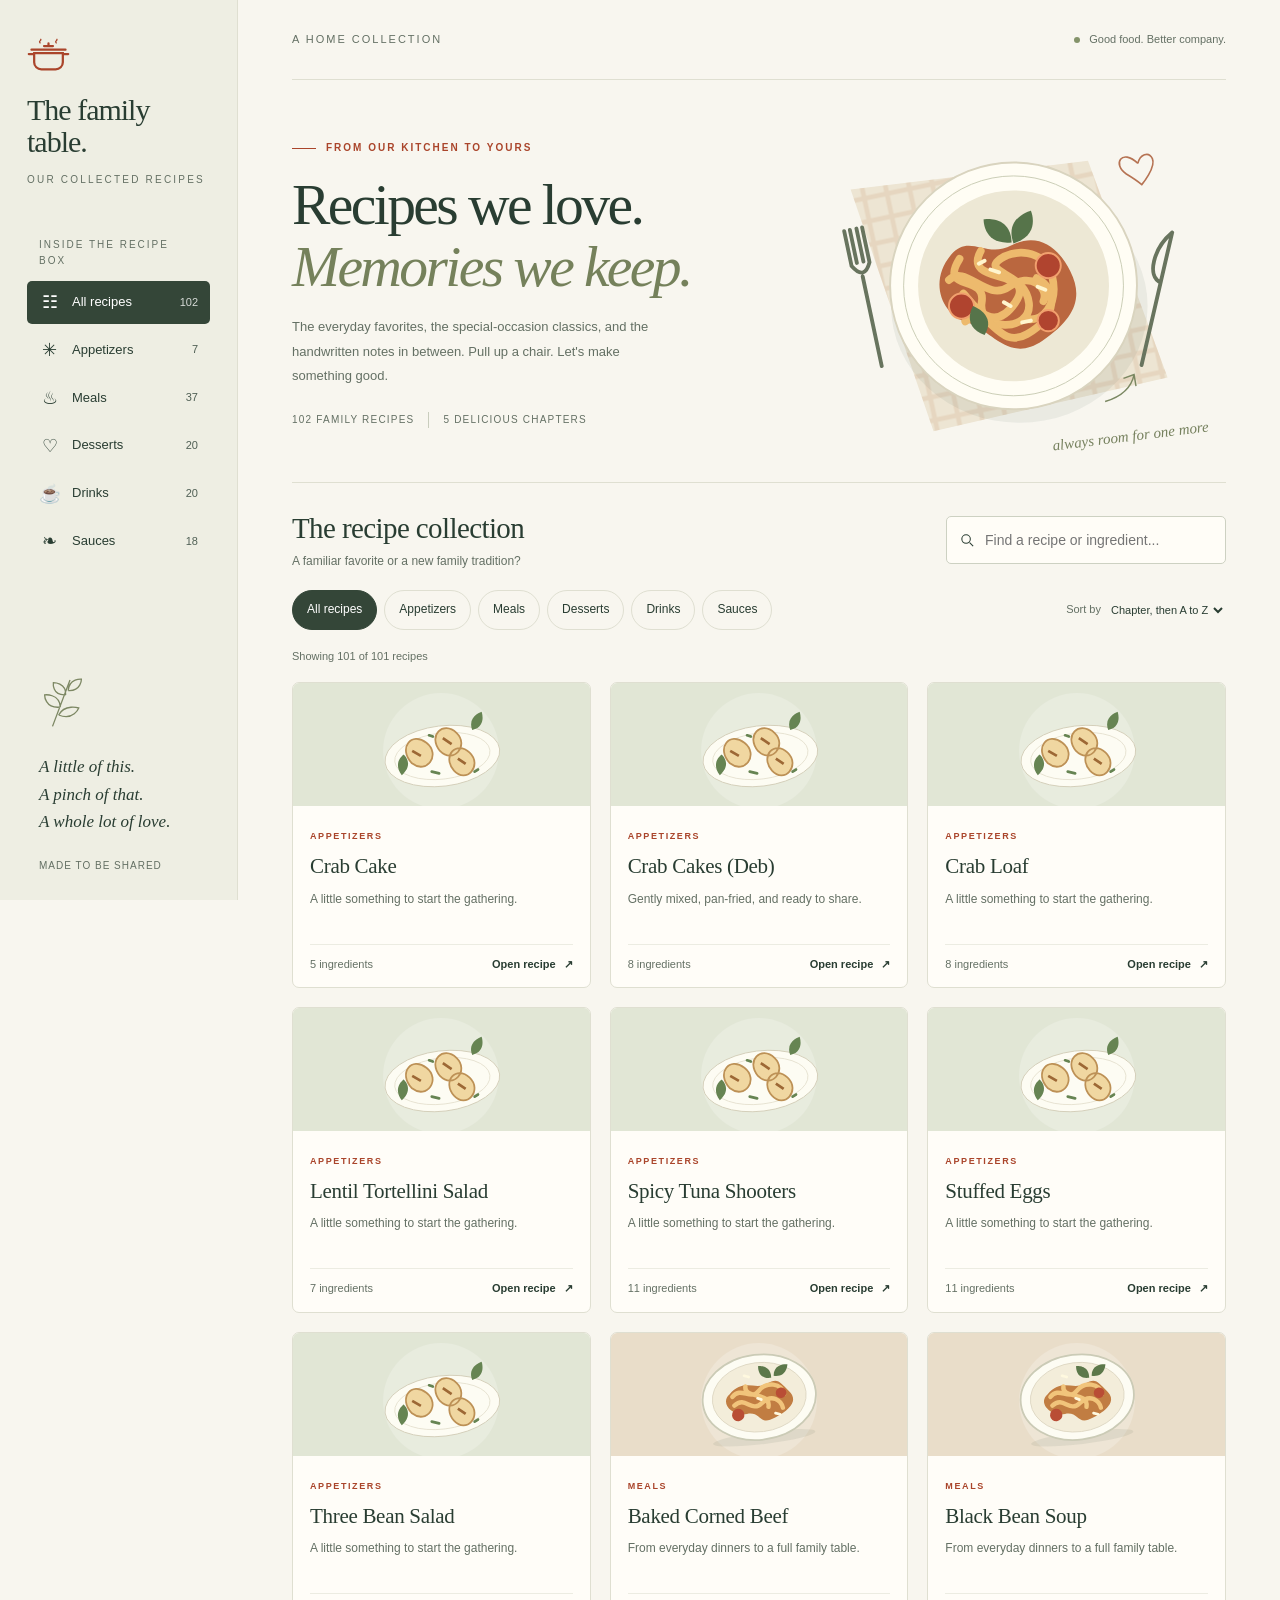
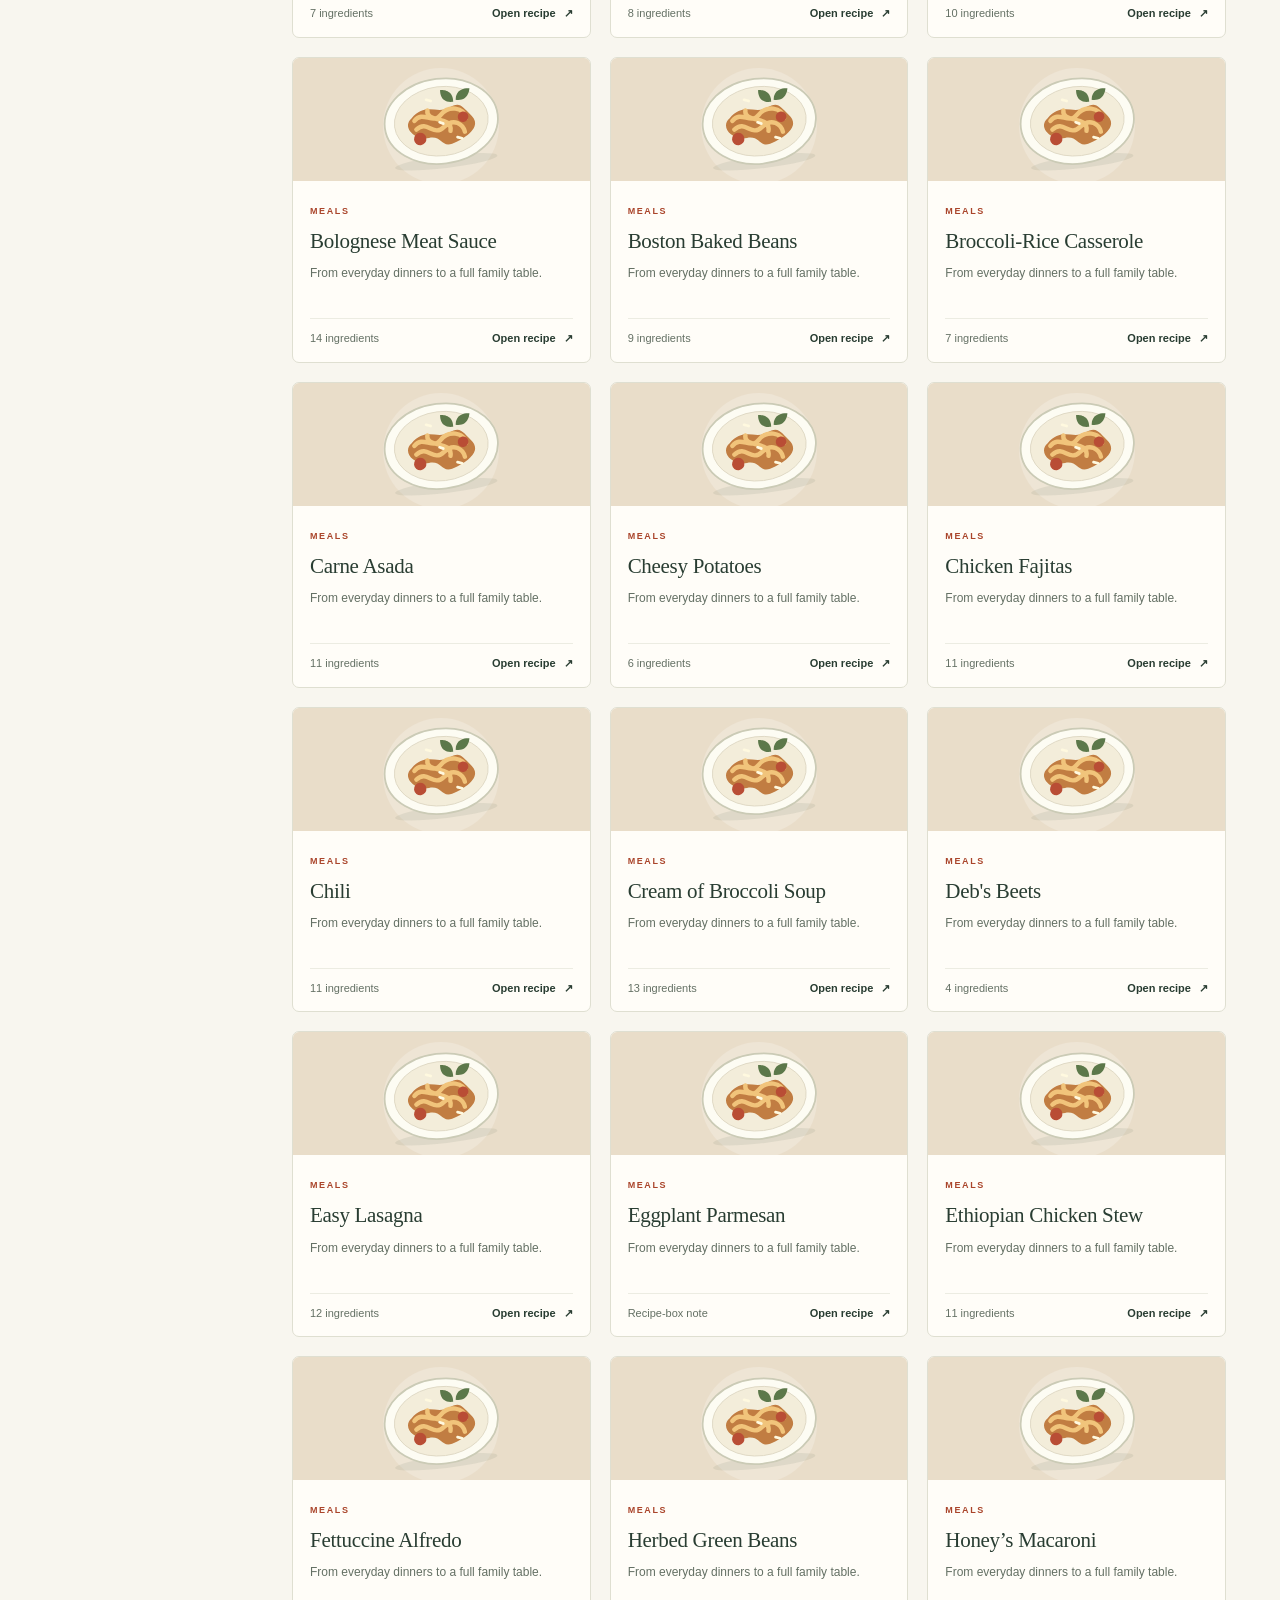
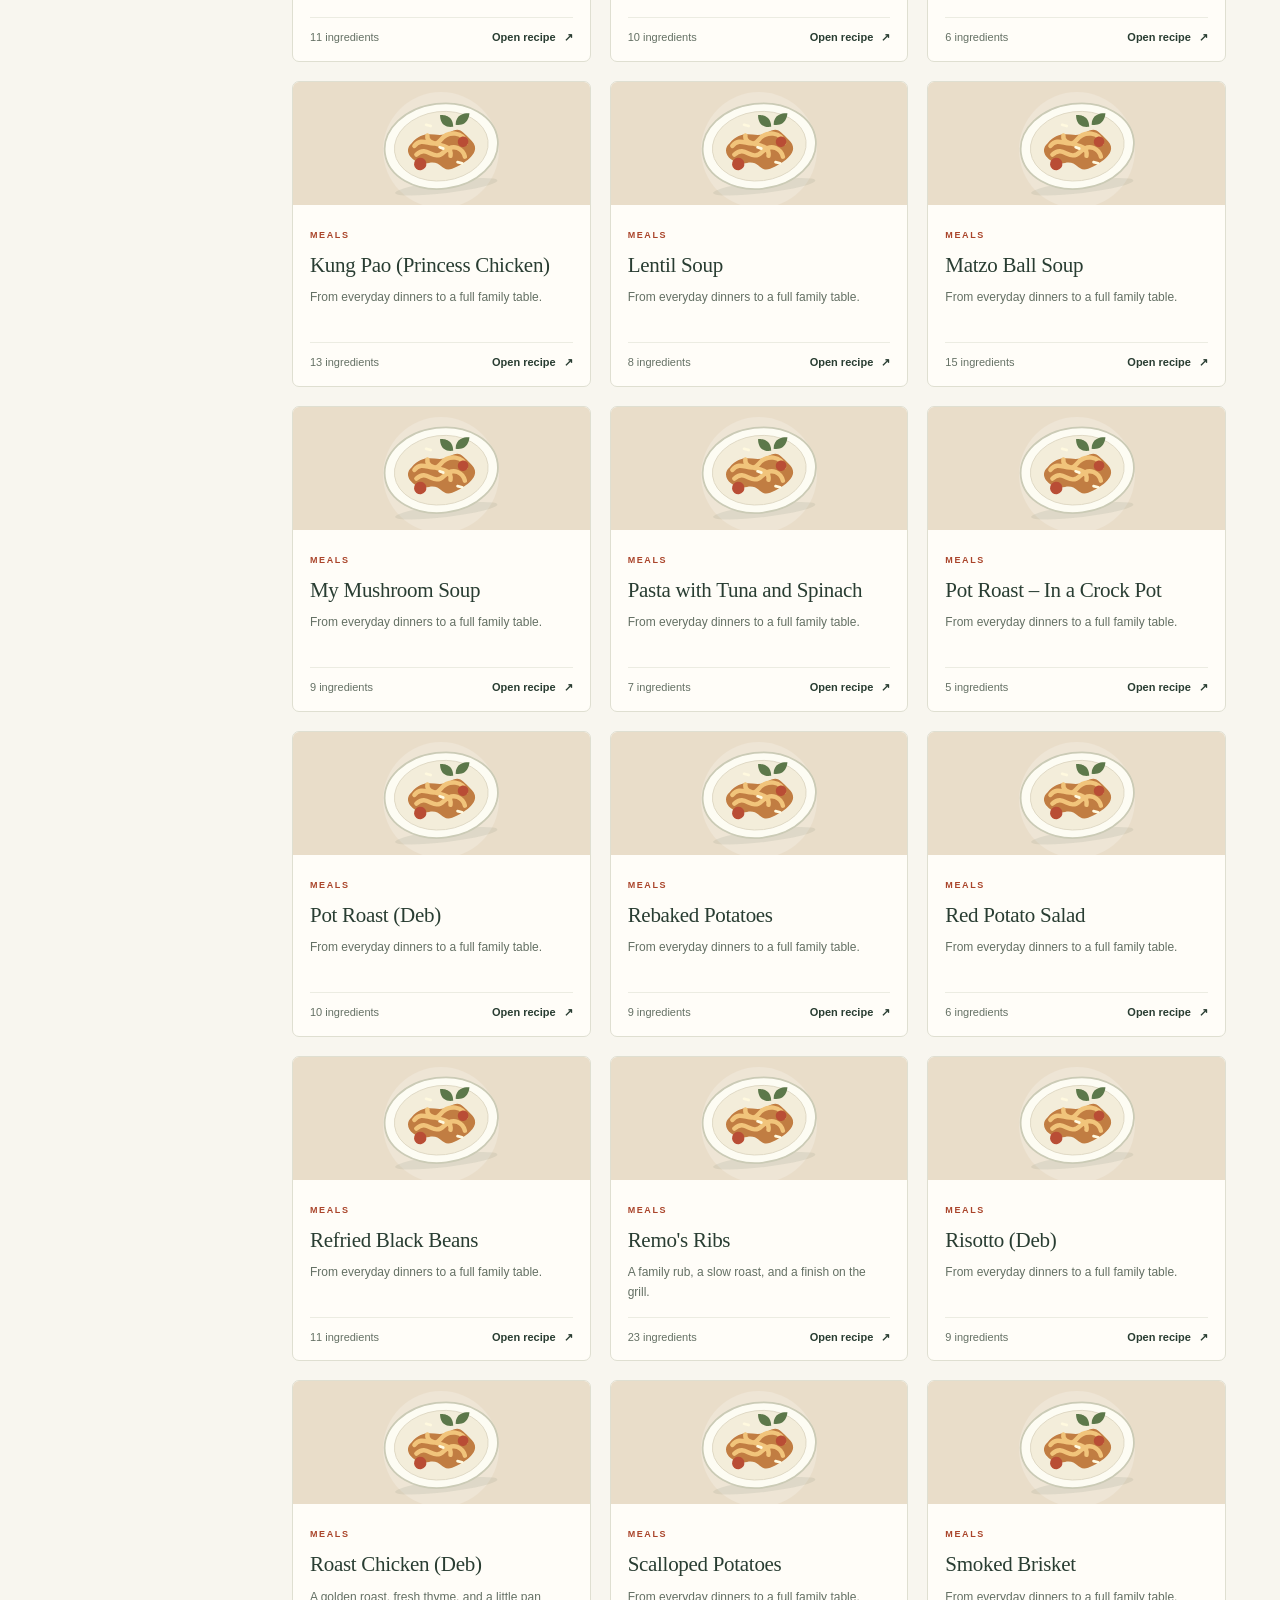
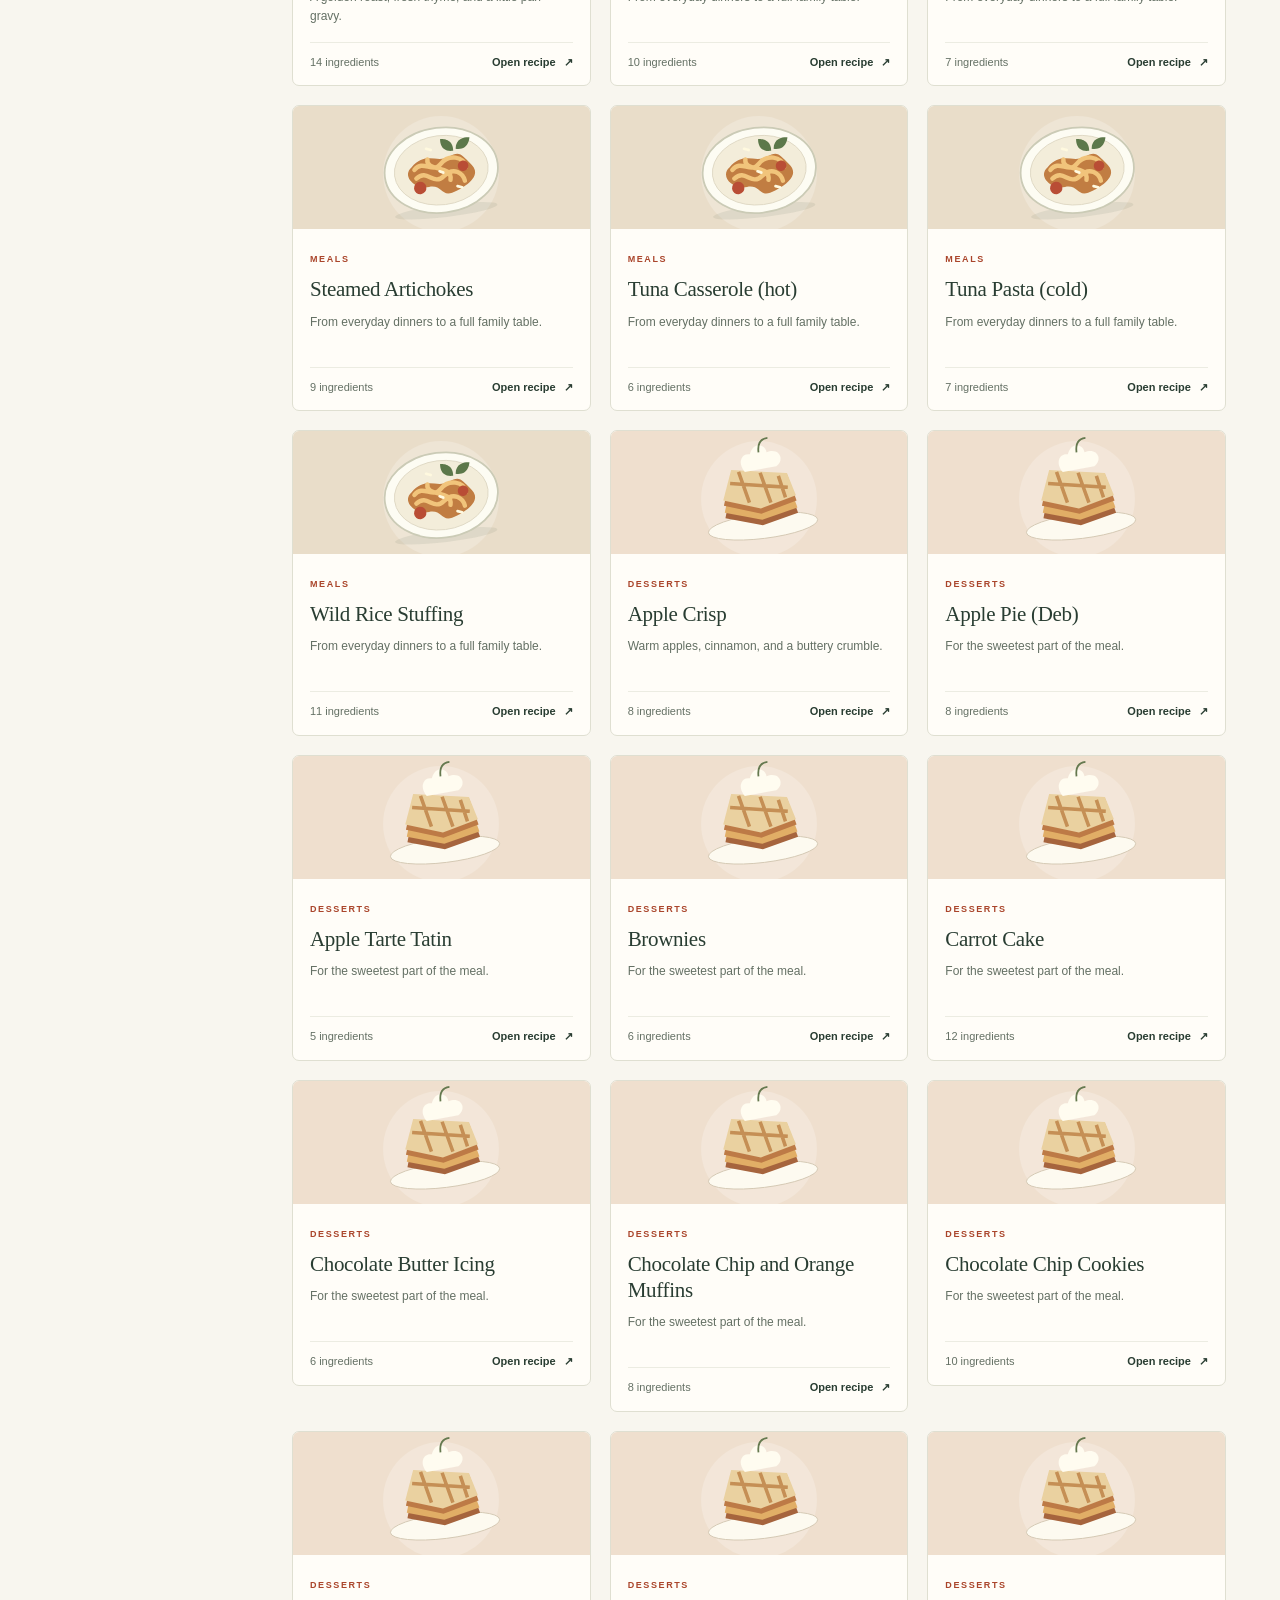
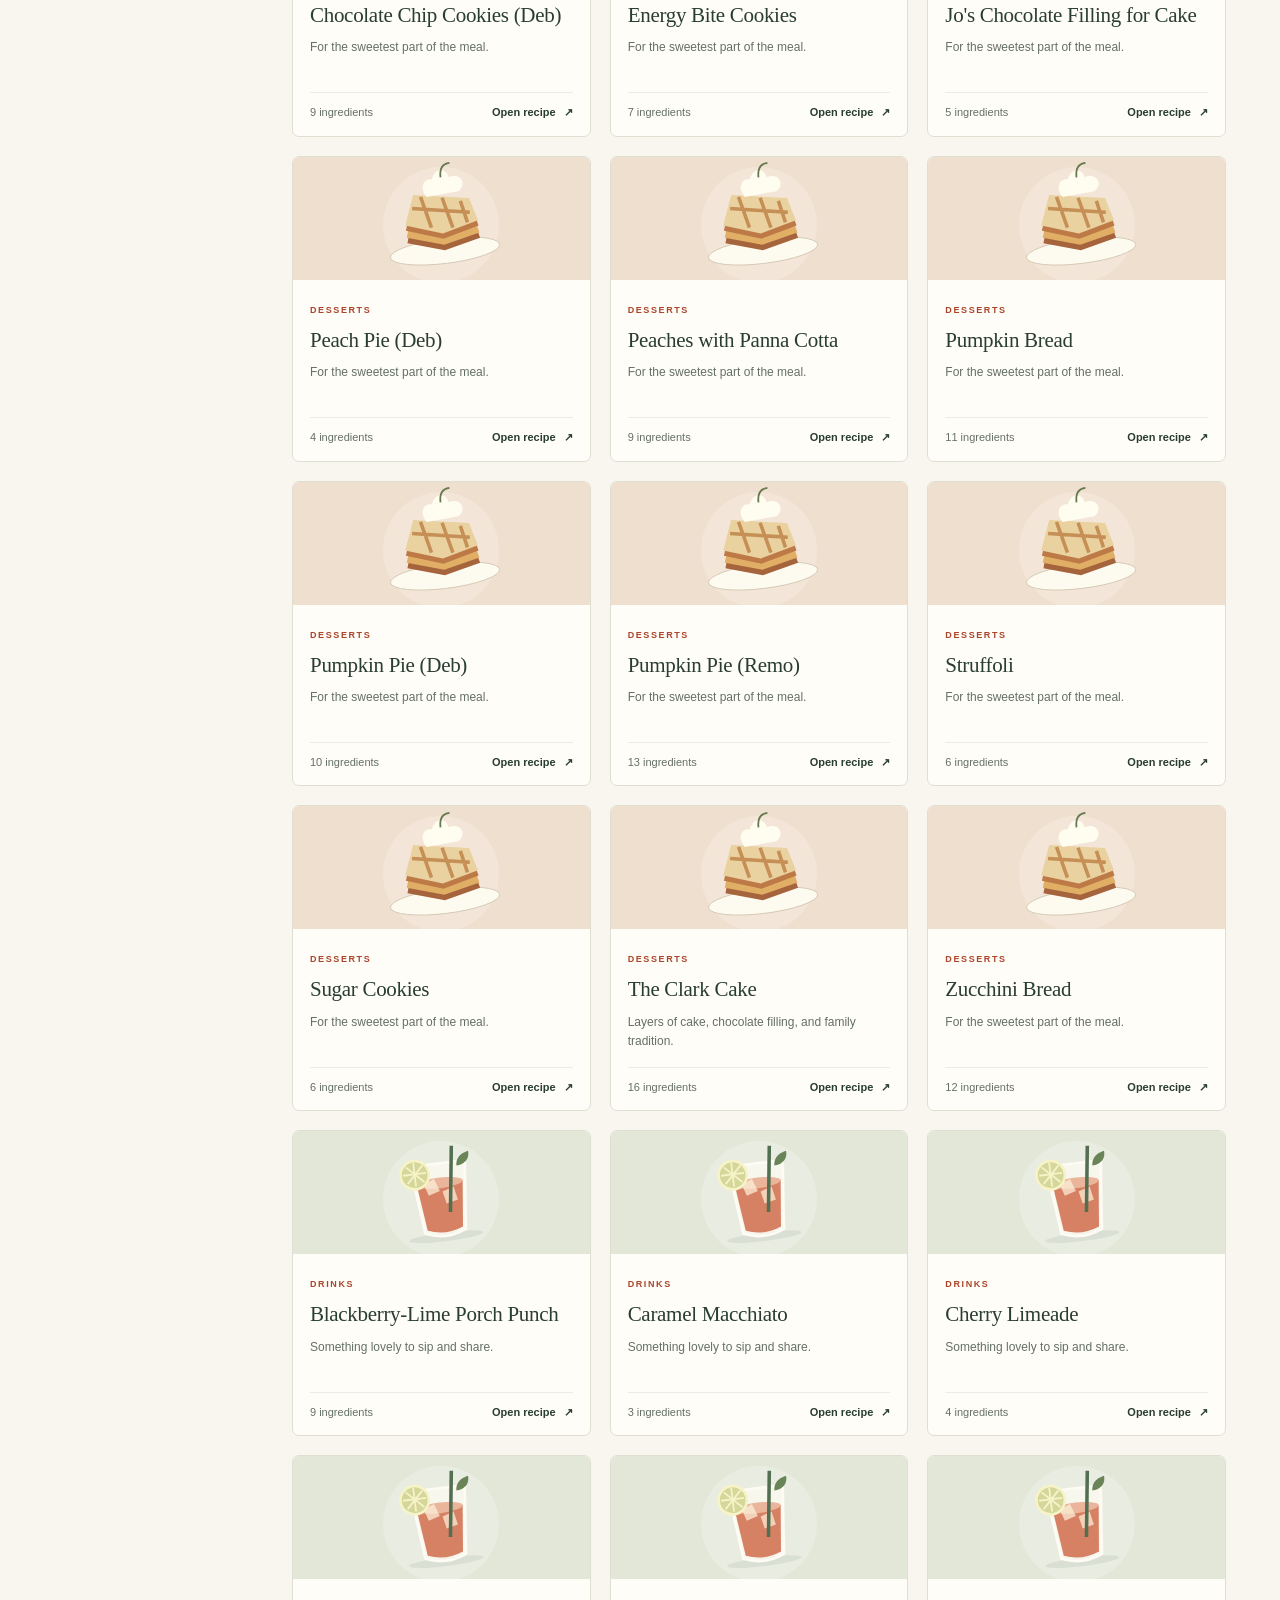
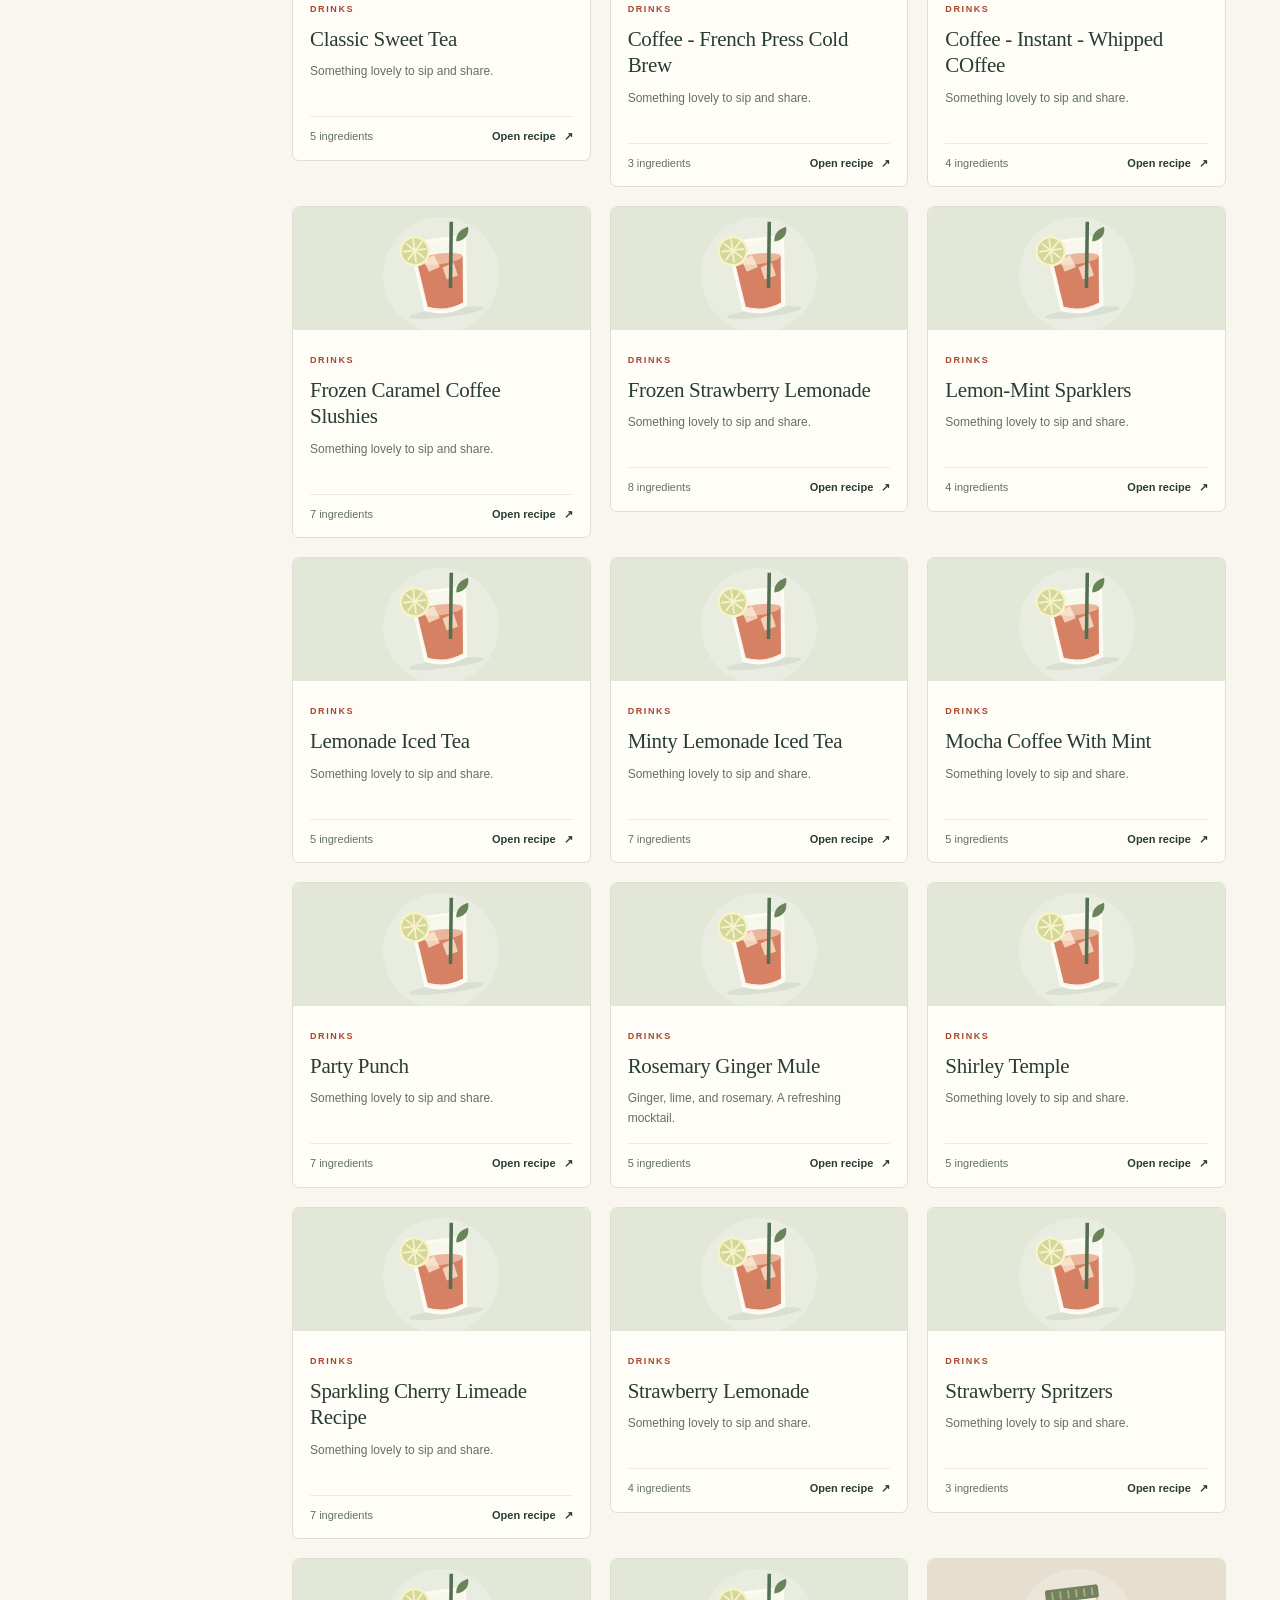
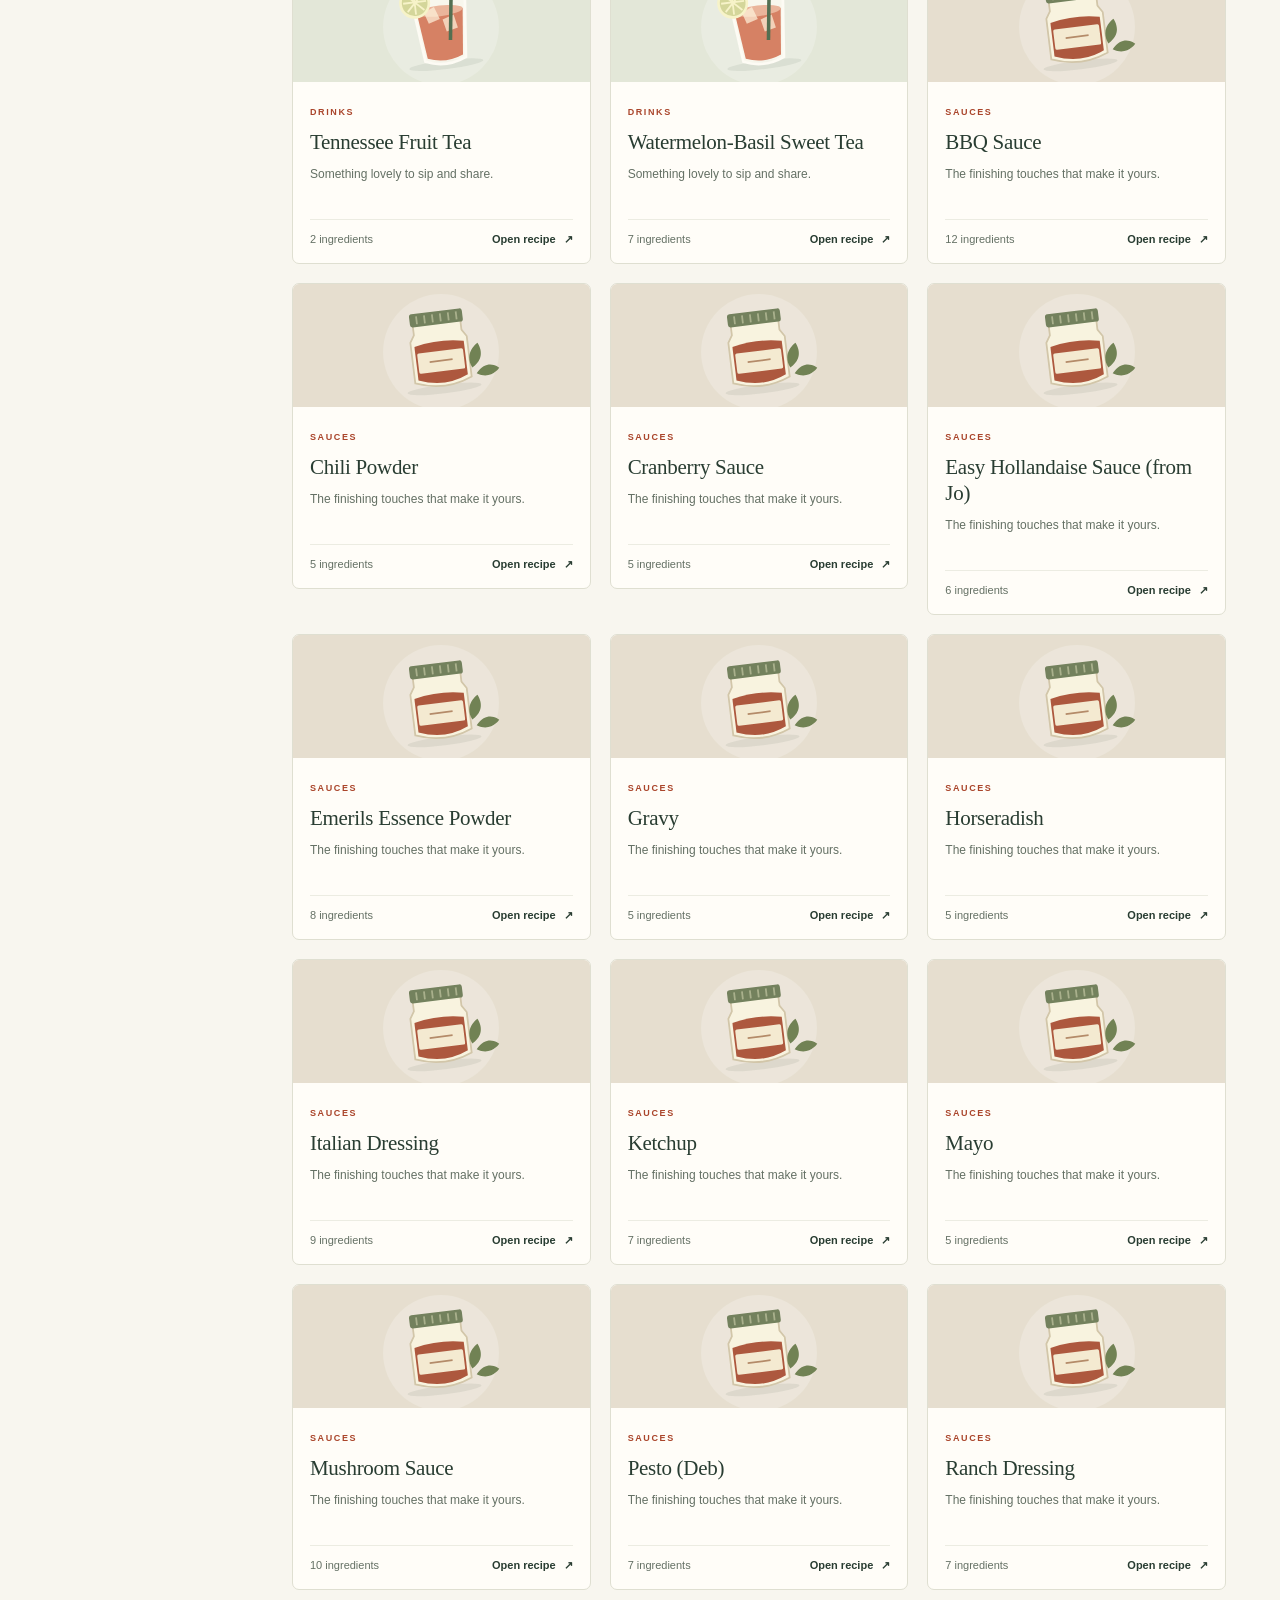
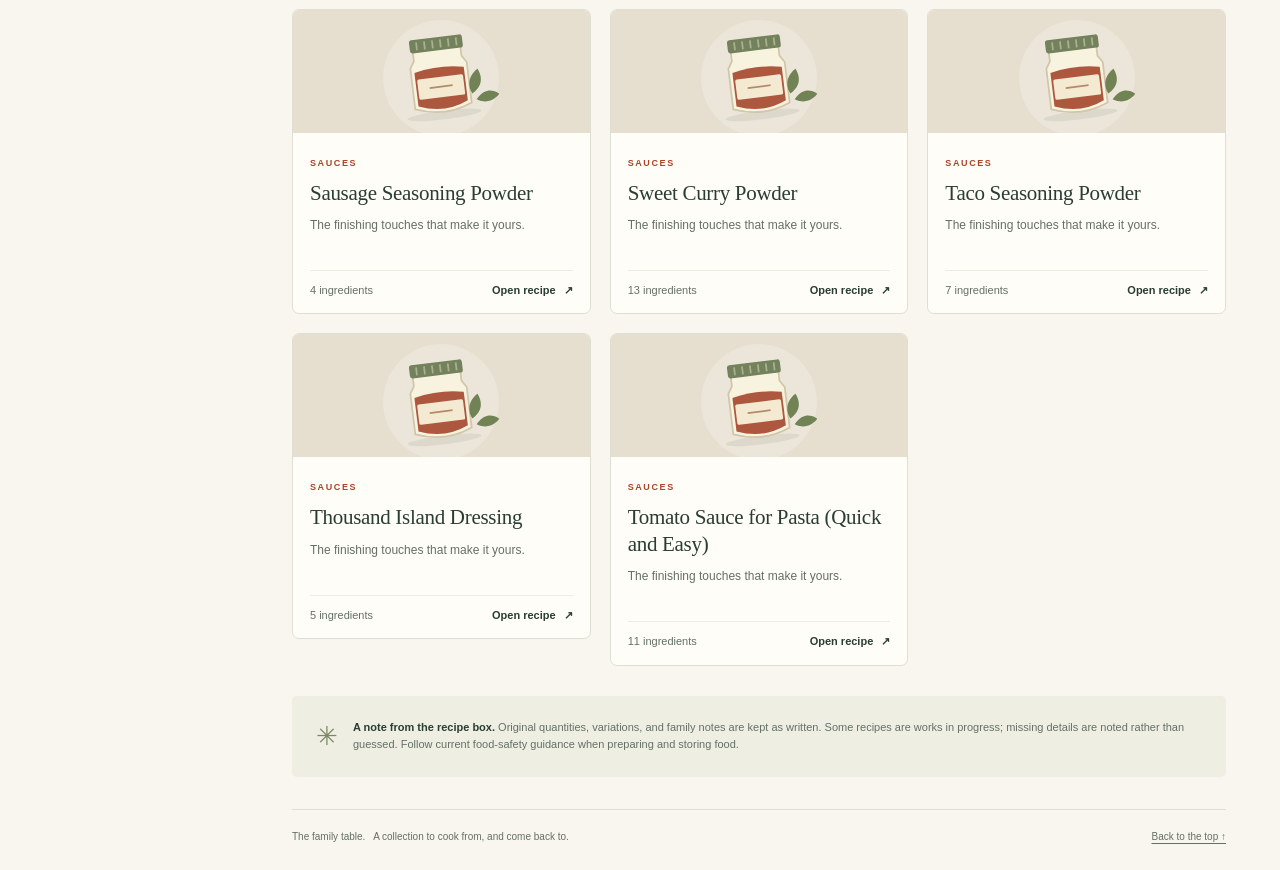
==== commit 2be71d10: "feat: Update recipe site builder with new launch configuration and improve print layout" ====
--- a/archive/index.html
+++ b/archive/index.html
@@ -1281,7 +1281,7 @@
                             aria-hidden="true">&#9749;</span><span>Drinks</span><span class="nav-count">20</span></a>
                 </li>
                 <li><a href="#recipes" data-chapter="Sauces"><span class="nav-icon"
-                            aria-hidden="true">&#10087;</span><span>Sauces &amp; seasonings</span><span
+                            aria-hidden="true">&#10087;</span><span>Sauces</span><span
                             class="nav-count">18</span></a></li>
             </ul>
         </nav>
